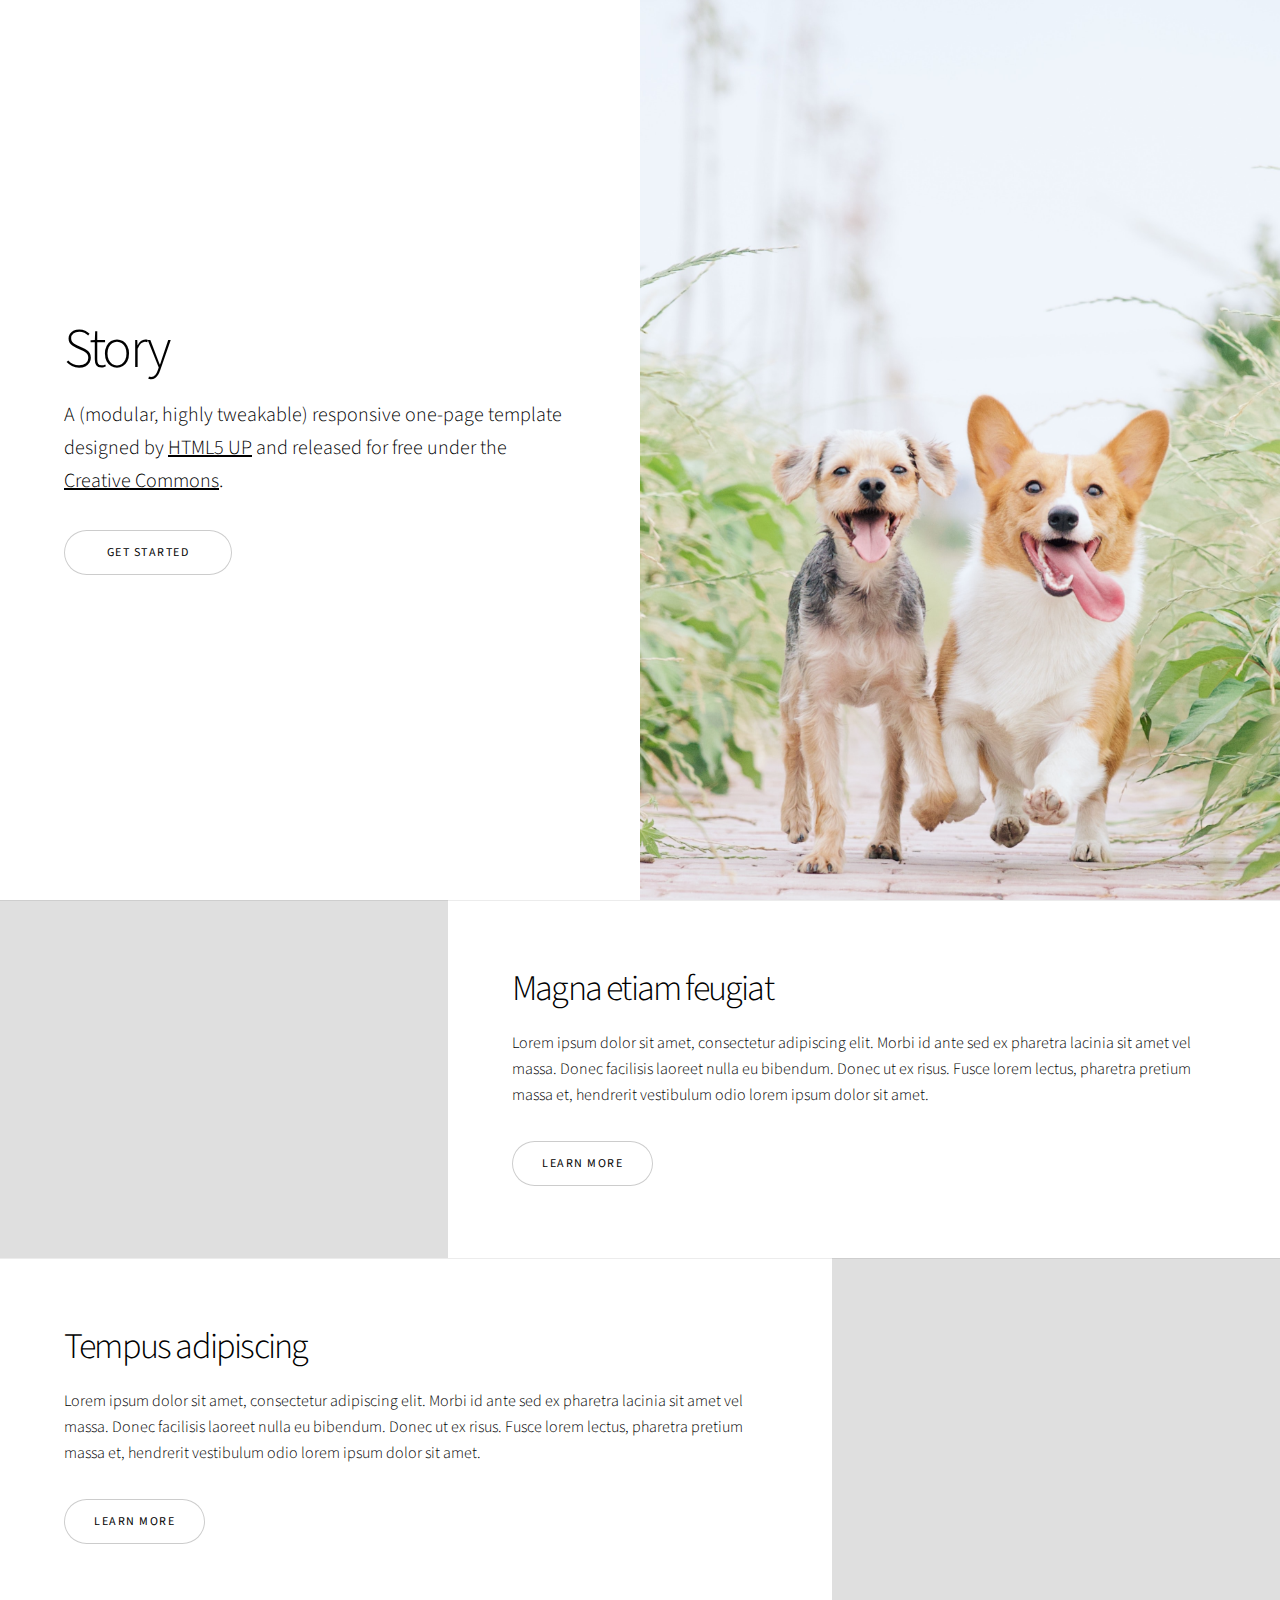
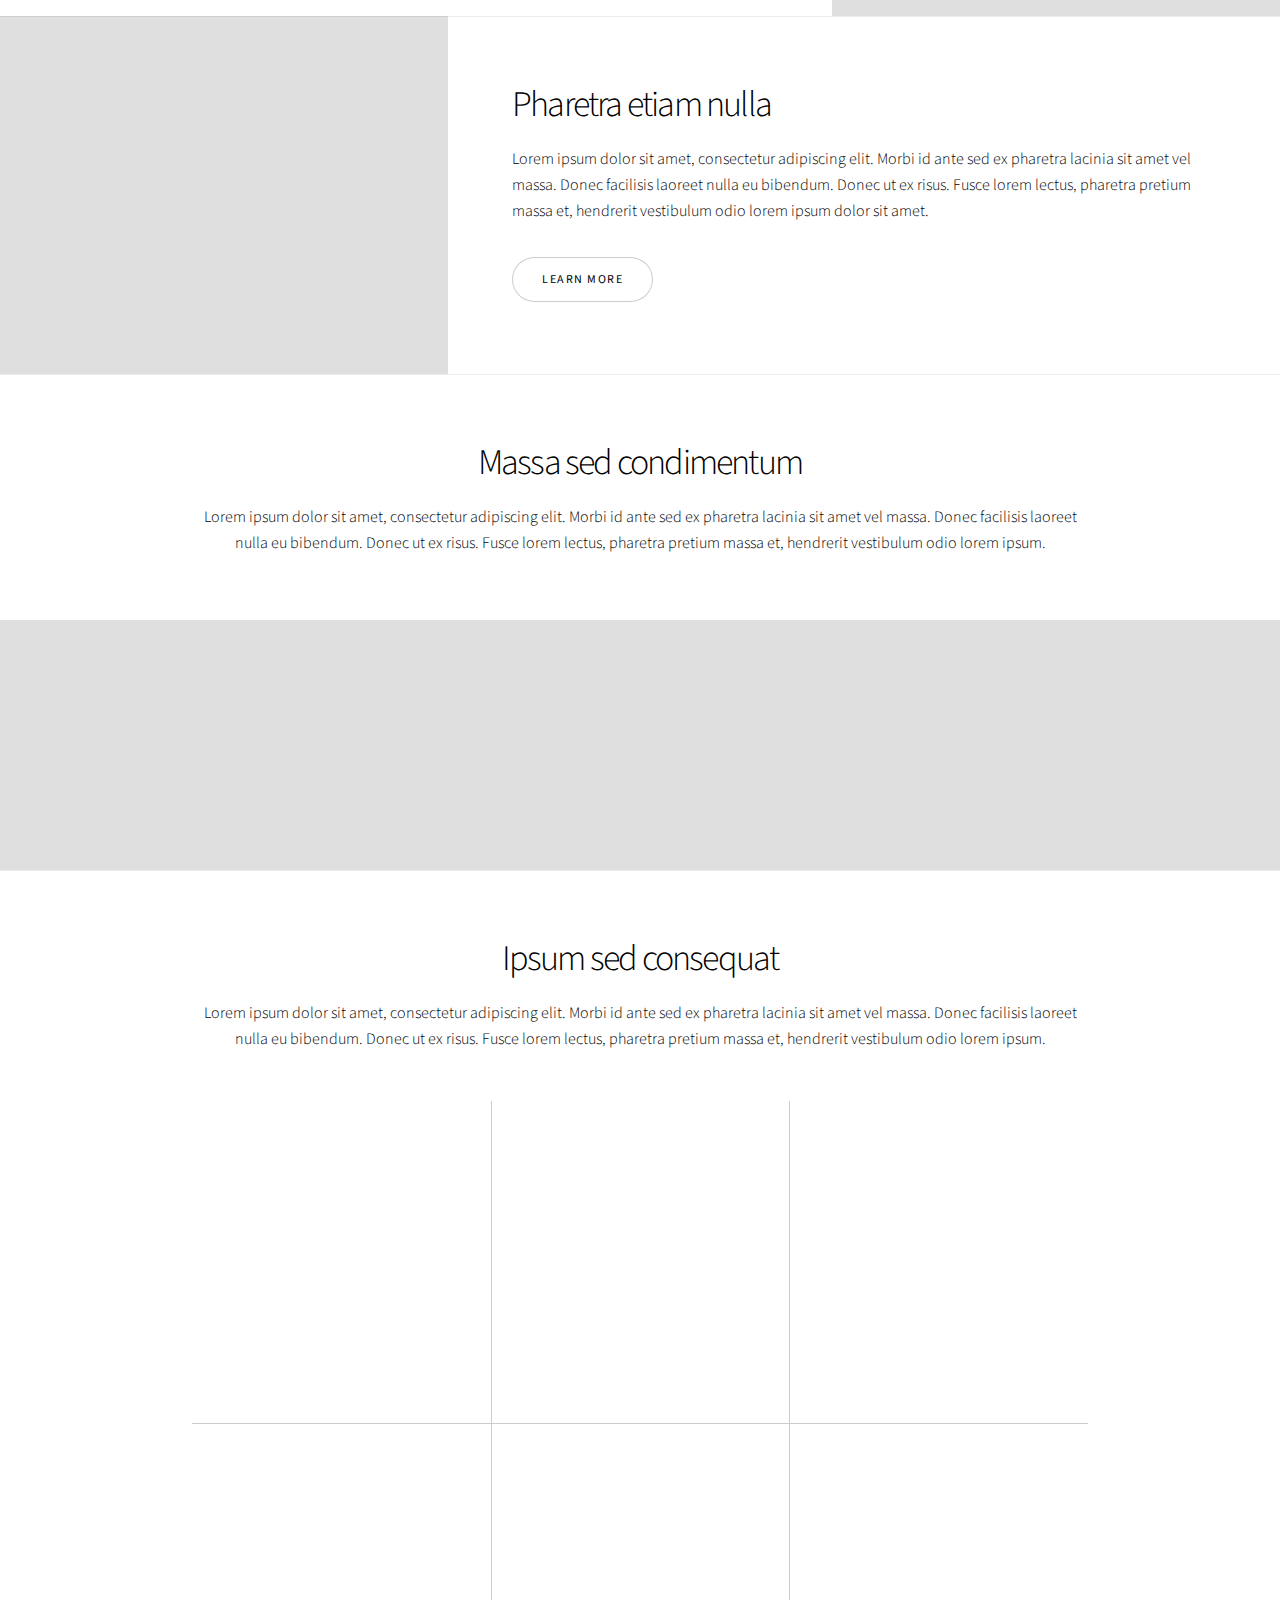
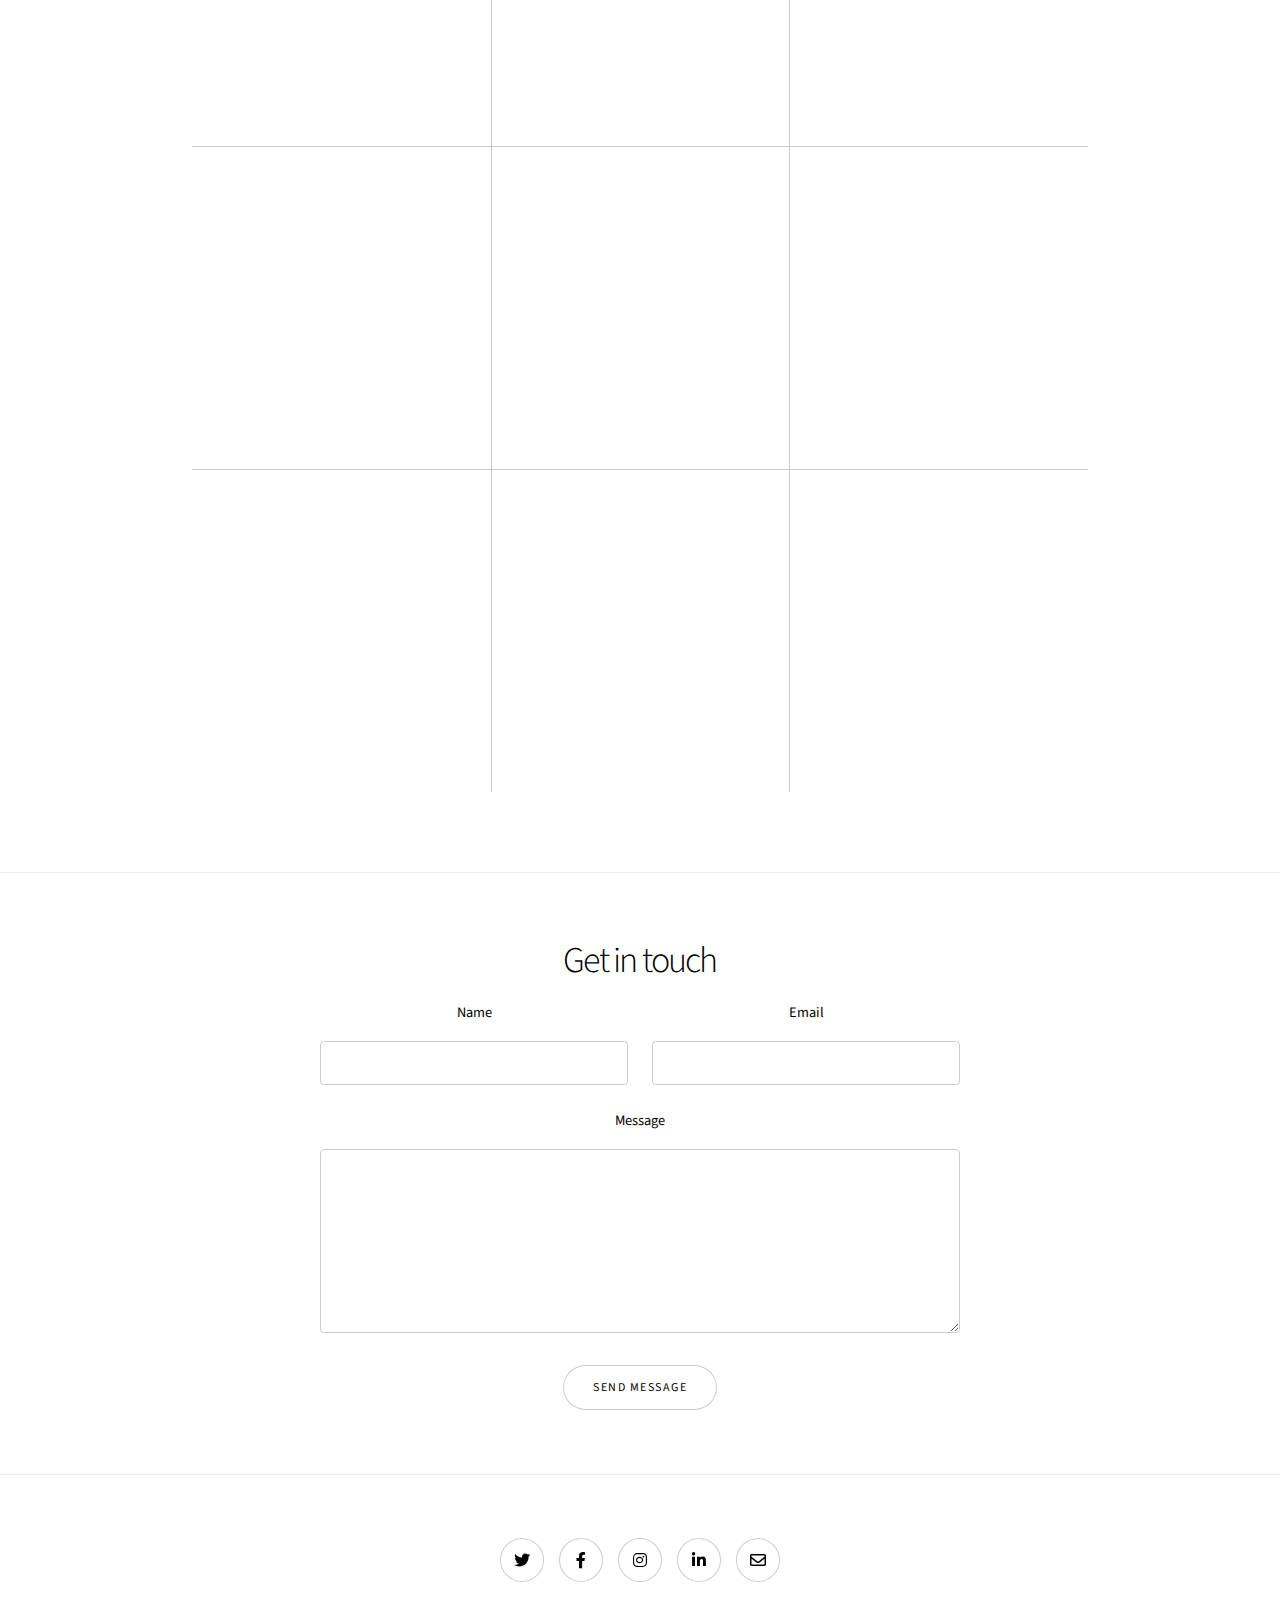
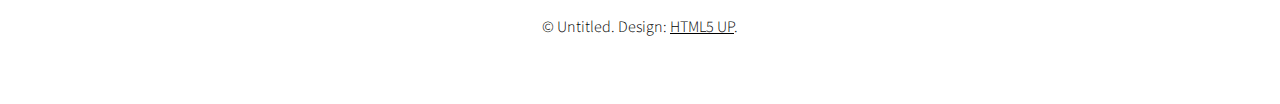
==== html5up-story/index.html @ cf61d133 "added html5up-story files" ====
<!DOCTYPE HTML>
<!--
	Story by HTML5 UP
	html5up.net | @ajlkn
	Free for personal and commercial use under the CCA 3.0 license (html5up.net/license)
-->
<html>
	<head>
		<title>Story by uniy27</title>
		<meta charset="utf-8" />
		<meta name="viewport" content="width=device-width, initial-scale=1, user-scalable=no" />
		<link rel="stylesheet" href="assets/css/main.css" />
		<noscript><link rel="stylesheet" href="assets/css/noscript.css" /></noscript>
	</head>
	<body class="is-preload">

		<!-- Wrapper -->
			<div id="wrapper" class="divided">

				<!-- One -->
					<section class="banner style1 orient-left content-align-left image-position-right fullscreen onload-image-fade-in onload-content-fade-right">
						<div class="content">
							<h1>Story</h1>
							<p class="major">A (modular, highly tweakable) responsive one-page template designed by <a href="https://html5up.net">HTML5 UP</a> and released for free under the <a href="https://html5up.net/license">Creative Commons</a>.</p>
							<ul class="actions stacked">
								<li><a href="#first" class="button big wide smooth-scroll-middle">Get Started</a></li>
							</ul>
						</div>
						<div class="image">
							<img src="images/corgy_dog.jpg" alt="" />
						</div>
						<!-- <div class="image">
							<img src="images/banner.jpg" alt="" />
						</div>  -->
					</section>

				<!-- Two -->
					<section class="spotlight style1 orient-right content-align-left image-position-center onscroll-image-fade-in" id="first">
						<div class="content">
							<h2>Magna etiam feugiat</h2>
							<p>Lorem ipsum dolor sit amet, consectetur adipiscing elit. Morbi id ante sed ex pharetra lacinia sit amet vel massa. Donec facilisis laoreet nulla eu bibendum. Donec ut ex risus. Fusce lorem lectus, pharetra pretium massa et, hendrerit vestibulum odio lorem ipsum dolor sit amet.</p>
							<ul class="actions stacked">
								<li><a href="#" class="button">Learn More</a></li>
							</ul>
						</div>
						<div class="image">
							<img src="images/spotlight01.jpg" alt="" />
						</div>
					</section>

				<!-- Three -->
					<section class="spotlight style1 orient-left content-align-left image-position-center onscroll-image-fade-in">
						<div class="content">
							<h2>Tempus adipiscing</h2>
							<p>Lorem ipsum dolor sit amet, consectetur adipiscing elit. Morbi id ante sed ex pharetra lacinia sit amet vel massa. Donec facilisis laoreet nulla eu bibendum. Donec ut ex risus. Fusce lorem lectus, pharetra pretium massa et, hendrerit vestibulum odio lorem ipsum dolor sit amet.</p>
							<ul class="actions stacked">
								<li><a href="#" class="button">Learn More</a></li>
							</ul>
						</div>
						<div class="image">
							<img src="images/spotlight02.jpg" alt="" />
						</div>
					</section>

				<!-- Four -->
					<section class="spotlight style1 orient-right content-align-left image-position-center onscroll-image-fade-in">
						<div class="content">
							<h2>Pharetra etiam nulla</h2>
							<p>Lorem ipsum dolor sit amet, consectetur adipiscing elit. Morbi id ante sed ex pharetra lacinia sit amet vel massa. Donec facilisis laoreet nulla eu bibendum. Donec ut ex risus. Fusce lorem lectus, pharetra pretium massa et, hendrerit vestibulum odio lorem ipsum dolor sit amet.</p>
							<ul class="actions stacked">
								<li><a href="#" class="button">Learn More</a></li>
							</ul>
						</div>
						<div class="image">
							<img src="images/spotlight03.jpg" alt="" />
						</div>
					</section>

				<!-- Five -->
					<section class="wrapper style1 align-center">
						<div class="inner">
							<h2>Massa sed condimentum</h2>
							<p>Lorem ipsum dolor sit amet, consectetur adipiscing elit. Morbi id ante sed ex pharetra lacinia sit amet vel massa. Donec facilisis laoreet nulla eu bibendum. Donec ut ex risus. Fusce lorem lectus, pharetra pretium massa et, hendrerit vestibulum odio lorem ipsum.</p>
						</div>

						<!-- Gallery -->
							<div class="gallery style2 medium lightbox onscroll-fade-in">
								<article>
									<a href="images/gallery/fulls/01.jpg" class="image">
										<img src="images/gallery/thumbs/01.jpg" alt="" />
									</a>
									<div class="caption">
										<h3>Ipsum Dolor</h3>
										<p>Lorem ipsum dolor amet, consectetur magna etiam elit. Etiam sed ultrices.</p>
										<ul class="actions fixed">
											<li><span class="button small">Details</span></li>
										</ul>
									</div>
								</article>
								<article>
									<a href="images/gallery/fulls/02.jpg" class="image">
										<img src="images/gallery/thumbs/02.jpg" alt="" />
									</a>
									<div class="caption">
										<h3>Feugiat Lorem</h3>
										<p>Lorem ipsum dolor amet, consectetur magna etiam elit. Etiam sed ultrices.</p>
										<ul class="actions fixed">
											<li><span class="button small">Details</span></li>
										</ul>
									</div>
								</article>
								<article>
									<a href="images/gallery/fulls/03.jpg" class="image">
										<img src="images/gallery/thumbs/03.jpg" alt="" />
									</a>
									<div class="caption">
										<h3>Magna Amet</h3>
										<p>Lorem ipsum dolor amet, consectetur magna etiam elit. Etiam sed ultrices.</p>
										<ul class="actions fixed">
											<li><span class="button small">Details</span></li>
										</ul>
									</div>
								</article>
								<article>
									<a href="images/gallery/fulls/04.jpg" class="image">
										<img src="images/gallery/thumbs/04.jpg" alt="" />
									</a>
									<div class="caption">
										<h3>Sed Tempus</h3>
										<p>Lorem ipsum dolor amet, consectetur magna etiam elit. Etiam sed ultrices.</p>
										<ul class="actions fixed">
											<li><span class="button small">Details</span></li>
										</ul>
									</div>
								</article>
								<article>
									<a href="images/gallery/fulls/05.jpg" class="image">
										<img src="images/gallery/thumbs/05.jpg" alt="" />
									</a>
									<div class="caption">
										<h3>Ultrices Magna</h3>
										<p>Lorem ipsum dolor amet, consectetur magna etiam elit. Etiam sed ultrices.</p>
										<ul class="actions fixed">
											<li><span class="button small">Details</span></li>
										</ul>
									</div>
								</article>
								<article>
									<a href="images/gallery/fulls/06.jpg" class="image">
										<img src="images/gallery/thumbs/06.jpg" alt="" />
									</a>
									<div class="caption">
										<h3>Sed Tempus</h3>
										<p>Lorem ipsum dolor amet, consectetur magna etiam elit. Etiam sed ultrices.</p>
										<ul class="actions fixed">
											<li><span class="button small">Details</span></li>
										</ul>
									</div>
								</article>
								<article>
									<a href="images/gallery/fulls/07.jpg" class="image">
										<img src="images/gallery/thumbs/07.jpg" alt="" />
									</a>
									<div class="caption">
										<h3>Ipsum Lorem</h3>
										<p>Lorem ipsum dolor amet, consectetur magna etiam elit. Etiam sed ultrices.</p>
										<ul class="actions fixed">
											<li><span class="button small">Details</span></li>
										</ul>
									</div>
								</article>
								<article>
									<a href="images/gallery/fulls/08.jpg" class="image">
										<img src="images/gallery/thumbs/08.jpg" alt="" />
									</a>
									<div class="caption">
										<h3>Magna Risus</h3>
										<p>Lorem ipsum dolor amet, consectetur magna etiam elit. Etiam sed ultrices.</p>
										<ul class="actions fixed">
											<li><span class="button small">Details</span></li>
										</ul>
									</div>
								</article>
								<article>
									<a href="images/gallery/fulls/09.jpg" class="image">
										<img src="images/gallery/thumbs/09.jpg" alt="" />
									</a>
									<div class="caption">
										<h3>Tempus Dolor</h3>
										<p>Lorem ipsum dolor amet, consectetur magna etiam elit. Etiam sed ultrices.</p>
										<ul class="actions fixed">
											<li><span class="button small">Details</span></li>
										</ul>
									</div>
								</article>
								<article>
									<a href="images/gallery/fulls/10.jpg" class="image">
										<img src="images/gallery/thumbs/10.jpg" alt="" />
									</a>
									<div class="caption">
										<h3>Sed Etiam</h3>
										<p>Lorem ipsum dolor amet, consectetur magna etiam elit. Etiam sed ultrices.</p>
										<ul class="actions fixed">
											<li><span class="button small">Details</span></li>
										</ul>
									</div>
								</article>
								<article>
									<a href="images/gallery/fulls/11.jpg" class="image">
										<img src="images/gallery/thumbs/11.jpg" alt="" />
									</a>
									<div class="caption">
										<h3>Magna Lorem</h3>
										<p>Lorem ipsum dolor amet, consectetur magna etiam elit. Etiam sed ultrices.</p>
										<ul class="actions fixed">
											<li><span class="button small">Details</span></li>
										</ul>
									</div>
								</article>
								<article>
									<a href="images/gallery/fulls/12.jpg" class="image">
										<img src="images/gallery/thumbs/12.jpg" alt="" />
									</a>
									<div class="caption">
										<h3>Ipsum Dolor</h3>
										<p>Lorem ipsum dolor amet, consectetur magna etiam elit. Etiam sed ultrices.</p>
										<ul class="actions fixed">
											<li><span class="button small">Details</span></li>
										</ul>
									</div>
								</article>
							</div>

					</section>

				<!-- Six -->
					<section class="wrapper style1 align-center">
						<div class="inner">
							<h2>Ipsum sed consequat</h2>
							<p>Lorem ipsum dolor sit amet, consectetur adipiscing elit. Morbi id ante sed ex pharetra lacinia sit amet vel massa. Donec facilisis laoreet nulla eu bibendum. Donec ut ex risus. Fusce lorem lectus, pharetra pretium massa et, hendrerit vestibulum odio lorem ipsum.</p>
							<div class="items style1 medium onscroll-fade-in">
								<section>
									<span class="icon style2 major fa-gem"></span>
									<h3>Lorem</h3>
									<p>Lorem ipsum dolor sit amet, consectetur adipiscing elit. Morbi dui turpis, cursus eget orci amet aliquam congue semper. Etiam eget ultrices risus nec tempor elit.</p>
								</section>
								<section>
									<span class="icon solid style2 major fa-save"></span>
									<h3>Ipsum</h3>
									<p>Lorem ipsum dolor sit amet, consectetur adipiscing elit. Morbi dui turpis, cursus eget orci amet aliquam congue semper. Etiam eget ultrices risus nec tempor elit.</p>
								</section>
								<section>
									<span class="icon solid style2 major fa-chart-bar"></span>
									<h3>Dolor</h3>
									<p>Lorem ipsum dolor sit amet, consectetur adipiscing elit. Morbi dui turpis, cursus eget orci amet aliquam congue semper. Etiam eget ultrices risus nec tempor elit.</p>
								</section>
								<section>
									<span class="icon solid style2 major fa-wifi"></span>
									<h3>Amet</h3>
									<p>Lorem ipsum dolor sit amet, consectetur adipiscing elit. Morbi dui turpis, cursus eget orci amet aliquam congue semper. Etiam eget ultrices risus nec tempor elit.</p>
								</section>
								<section>
									<span class="icon solid style2 major fa-cog"></span>
									<h3>Magna</h3>
									<p>Lorem ipsum dolor sit amet, consectetur adipiscing elit. Morbi dui turpis, cursus eget orci amet aliquam congue semper. Etiam eget ultrices risus nec tempor elit.</p>
								</section>
								<section>
									<span class="icon style2 major fa-paper-plane"></span>
									<h3>Tempus</h3>
									<p>Lorem ipsum dolor sit amet, consectetur adipiscing elit. Morbi dui turpis, cursus eget orci amet aliquam congue semper. Etiam eget ultrices risus nec tempor elit.</p>
								</section>
								<section>
									<span class="icon solid style2 major fa-desktop"></span>
									<h3>Aliquam</h3>
									<p>Lorem ipsum dolor sit amet, consectetur adipiscing elit. Morbi dui turpis, cursus eget orci amet aliquam congue semper. Etiam eget ultrices risus nec tempor elit.</p>
								</section>
								<section>
									<span class="icon solid style2 major fa-sync-alt"></span>
									<h3>Elit</h3>
									<p>Lorem ipsum dolor sit amet, consectetur adipiscing elit. Morbi dui turpis, cursus eget orci amet aliquam congue semper. Etiam eget ultrices risus nec tempor elit.</p>
								</section>
								<section>
									<span class="icon solid style2 major fa-hashtag"></span>
									<h3>Morbi</h3>
									<p>Lorem ipsum dolor sit amet, consectetur adipiscing elit. Morbi dui turpis, cursus eget orci amet aliquam congue semper. Etiam eget ultrices risus nec tempor elit.</p>
								</section>
								<section>
									<span class="icon solid style2 major fa-bolt"></span>
									<h3>Turpis</h3>
									<p>Lorem ipsum dolor sit amet, consectetur adipiscing elit. Morbi dui turpis, cursus eget orci amet aliquam congue semper. Etiam eget ultrices risus nec tempor elit.</p>
								</section>
								<section>
									<span class="icon solid style2 major fa-envelope"></span>
									<h3>Ultrices</h3>
									<p>Lorem ipsum dolor sit amet, consectetur adipiscing elit. Morbi dui turpis, cursus eget orci amet aliquam congue semper. Etiam eget ultrices risus nec tempor elit.</p>
								</section>
								<section>
									<span class="icon solid style2 major fa-leaf"></span>
									<h3>Risus</h3>
									<p>Lorem ipsum dolor sit amet, consectetur adipiscing elit. Morbi dui turpis, cursus eget orci amet aliquam congue semper. Etiam eget ultrices risus nec tempor elit.</p>
								</section>
							</div>
						</div>
					</section>

				<!-- Seven -->
					<section class="wrapper style1 align-center">
						<div class="inner medium">
							<h2>Get in touch</h2>
							<form method="post" action="#">
								<div class="fields">
									<div class="field half">
										<label for="name">Name</label>
										<input type="text" name="name" id="name" value="" />
									</div>
									<div class="field half">
										<label for="email">Email</label>
										<input type="email" name="email" id="email" value="" />
									</div>
									<div class="field">
										<label for="message">Message</label>
										<textarea name="message" id="message" rows="6"></textarea>
									</div>
								</div>
								<ul class="actions special">
									<li><input type="submit" name="submit" id="submit" value="Send Message" /></li>
								</ul>
							</form>

						</div>
					</section>

				<!-- Footer -->
					<footer class="wrapper style1 align-center">
						<div class="inner">
							<ul class="icons">
								<li><a href="#" class="icon brands style2 fa-twitter"><span class="label">Twitter</span></a></li>
								<li><a href="#" class="icon brands style2 fa-facebook-f"><span class="label">Facebook</span></a></li>
								<li><a href="#" class="icon brands style2 fa-instagram"><span class="label">Instagram</span></a></li>
								<li><a href="#" class="icon brands style2 fa-linkedin-in"><span class="label">LinkedIn</span></a></li>
								<li><a href="#" class="icon style2 fa-envelope"><span class="label">Email</span></a></li>
							</ul>
							<p>&copy; Untitled. Design: <a href="https://html5up.net">HTML5 UP</a>.</p>
						</div>
					</footer>

			</div>

		<!-- Scripts -->
			<script src="assets/js/jquery.min.js"></script>
			<script src="assets/js/jquery.scrollex.min.js"></script>
			<script src="assets/js/jquery.scrolly.min.js"></script>
			<script src="assets/js/browser.min.js"></script>
			<script src="assets/js/breakpoints.min.js"></script>
			<script src="assets/js/util.js"></script>
			<script src="assets/js/main.js"></script>

	</body>
</html>
---- html5up-story/assets/css/main.css ----
@import url(fontawesome-all.min.css);
@import url("https://fonts.googleapis.com/css?family=Source+Sans+Pro:300,300i,400,400i");

/*
	Story by HTML5 UP
	html5up.net | @ajlkn
	Free for personal and commercial use under the CCA 3.0 license (html5up.net/license)
*/

html, body, div, span, applet, object,
iframe, h1, h2, h3, h4, h5, h6, p, blockquote,
pre, a, abbr, acronym, address, big, cite,
code, del, dfn, em, img, ins, kbd, q, s, samp,
small, strike, strong, sub, sup, tt, var, b,
u, i, center, dl, dt, dd, ol, ul, li, fieldset,
form, label, legend, table, caption, tbody,
tfoot, thead, tr, th, td, article, aside,
canvas, details, embed, figure, figcaption,
footer, header, hgroup, menu, nav, output, ruby,
section, summary, time, mark, audio, video {
	margin: 0;
	padding: 0;
	border: 0;
	font-size: 100%;
	font: inherit;
	vertical-align: baseline;}

article, aside, details, figcaption, figure,
footer, header, hgroup, menu, nav, section {
	display: block;}

body {
	line-height: 1;
}

ol, ul {
	list-style: none;
}

blockquote, q {
	quotes: none;
}

	blockquote:before, blockquote:after, q:before, q:after {
		content: '';
		content: none;
	}

table {
	border-collapse: collapse;
	border-spacing: 0;
}

body {
	-webkit-text-size-adjust: none;
}

mark {
	background-color: transparent;
	color: inherit;
}

input::-moz-focus-inner {
	border: 0;
	padding: 0;
}

input, select, textarea {
	-moz-appearance: none;
	-webkit-appearance: none;
	-ms-appearance: none;
	appearance: none;
}

/* Basic */

	@-ms-viewport {
		width: device-width;
	}

	body {
		-ms-overflow-style: scrollbar;
	}

	@media screen and (max-width: 480px) {

		html, body {
			min-width: 320px;
		}

	}

	html {
		box-sizing: border-box;
	}

	*, *:before, *:after {
		box-sizing: inherit;
	}

	body {
		background: #ffffff;
	}

		body.is-preload *, body.is-preload *:before, body.is-preload *:after {
			-moz-animation: none !important;
			-webkit-animation: none !important;
			-ms-animation: none !important;
			animation: none !important;
			-moz-transition: none !important;
			-webkit-transition: none !important;
			-ms-transition: none !important;
			transition: none !important;
		}

/* Type */

	html {
		font-size: 18pt;
	}

		@media screen and (max-width: 1680px) {

			html {
				font-size: 14pt;
			}

		}

		@media screen and (max-width: 1280px) {

			html {
				font-size: 12pt;
			}

		}

		@media screen and (max-width: 736px) {

			html {
				font-size: 11pt;
			}

		}

		@media screen and (max-width: 360px) {

			html {
				font-size: 10pt;
			}

		}

	body {
		background-color: #ffffff;
		color: #000000;
	}

	body, input, select, textarea {
		font-family: "Source Sans Pro", Helvetica, sans-serif;
		font-size: 1rem;
		font-weight: 300;
		line-height: 1.65;
	}

	a {
		-moz-transition: color 0.2s ease-in-out;
		-webkit-transition: color 0.2s ease-in-out;
		-ms-transition: color 0.2s ease-in-out;
		transition: color 0.2s ease-in-out;
		text-decoration: underline;
	}

		a:hover {
			text-decoration: none;
		}

	strong, b {
		font-weight: 400;
	}

	em, i {
		font-style: italic;
	}

	p {
		margin: 0 0 2rem 0;
	}

		p.major {
			font-size: 1.25rem;
		}

	h1, h2, h3, h4, h5, h6 {
		font-weight: 300;
		line-height: 1.375;
		letter-spacing: -0.05em;
		margin: 0 0 1rem 0;
	}

		h1 a, h2 a, h3 a, h4 a, h5 a, h6 a {
			color: inherit;
			text-decoration: none;
		}

	h1 {
		font-size: 3.5rem;
		line-height: 1.2;
	}

	h2 {
		font-size: 2.25rem;
	}

	h3 {
		font-size: 1.5rem;
	}

	h4 {
		font-size: 1.1rem;
	}

	h5 {
		font-size: 0.9rem;
	}

	h6 {
		font-size: 0.7rem;
	}

	sub {
		font-size: 0.8rem;
		position: relative;
		top: 0.5rem;
	}

	sup {
		font-size: 0.8rem;
		position: relative;
		top: -0.5rem;
	}

	blockquote {
		border-left: solid 4px;
		font-style: italic;
		margin: 0 0 2rem 0;
		padding: 0.5rem 0 0.5rem 2rem;
	}

	code {
		border-radius: 4px;
		font-family: "Courier New", monospace;
		font-size: 0.9em;
		margin: 0 0.25rem;
		padding: 0.25rem 0.325rem;
	}

	pre {
		-webkit-overflow-scrolling: touch;
		font-family: "Courier New", monospace;
		font-size: 0.9em;
		margin: 0 0 2rem 0;
	}

		pre code {
			display: block;
			line-height: 1.5;
			padding: 0.75rem 1rem;
			overflow-x: auto;
		}

	hr {
		border: 0;
		border-bottom: solid 1px;
		margin: 2.5rem 0;
	}

		hr.major {
			margin: 3.5rem 0;
		}

	.align-left {
		text-align: left;
	}

	.align-center {
		text-align: center;
	}

	.align-right {
		text-align: right;
	}

	@media screen and (max-width: 736px) {

		p.major {
			font-size: 1.1rem;
		}

		h1 {
			font-size: 2.5rem;
		}

		h2 {
			font-size: 2rem;
		}

		h3 {
			font-size: 1.25rem;
		}

		h4 {
			font-size: 1rem;
		}

	}

	input, select, textarea {
		color: #000000;
	}

	a {
		color: #000000;
	}

		a:hover {
			color: #47D3E5;
		}

	strong, b {
		color: #000000;
	}

	h1, h2, h3, h4, h5, h6 {
		color: #000000;
	}

	blockquote {
		border-left-color: rgba(0, 0, 0, 0.2);
	}

	code {
		background: rgba(0, 0, 0, 0.05);
		border-color: rgba(0, 0, 0, 0.2);
	}

	hr {
		border-bottom-color: rgba(0, 0, 0, 0.2);
	}

/* Row */

	.row {
		display: flex;
		flex-wrap: wrap;
		box-sizing: border-box;
		align-items: stretch;
	}

		.row > * {
			box-sizing: border-box;
		}

		.row.gtr-uniform > * > :last-child {
			margin-bottom: 0;
		}

		.row.aln-left {
			justify-content: flex-start;
		}

		.row.aln-center {
			justify-content: center;
		}

		.row.aln-right {
			justify-content: flex-end;
		}

		.row.aln-top {
			align-items: flex-start;
		}

		.row.aln-middle {
			align-items: center;
		}

		.row.aln-bottom {
			align-items: flex-end;
		}

		.row > .imp {
			order: -1;
		}

		.row > .col-1 {
			width: 8.33333%;
		}

		.row > .off-1 {
			margin-left: 8.33333%;
		}

		.row > .col-2 {
			width: 16.66667%;
		}

		.row > .off-2 {
			margin-left: 16.66667%;
		}

		.row > .col-3 {
			width: 25%;
		}

		.row > .off-3 {
			margin-left: 25%;
		}

		.row > .col-4 {
			width: 33.33333%;
		}

		.row > .off-4 {
			margin-left: 33.33333%;
		}

		.row > .col-5 {
			width: 41.66667%;
		}

		.row > .off-5 {
			margin-left: 41.66667%;
		}

		.row > .col-6 {
			width: 50%;
		}

		.row > .off-6 {
			margin-left: 50%;
		}

		.row > .col-7 {
			width: 58.33333%;
		}

		.row > .off-7 {
			margin-left: 58.33333%;
		}

		.row > .col-8 {
			width: 66.66667%;
		}

		.row > .off-8 {
			margin-left: 66.66667%;
		}

		.row > .col-9 {
			width: 75%;
		}

		.row > .off-9 {
			margin-left: 75%;
		}

		.row > .col-10 {
			width: 83.33333%;
		}

		.row > .off-10 {
			margin-left: 83.33333%;
		}

		.row > .col-11 {
			width: 91.66667%;
		}

		.row > .off-11 {
			margin-left: 91.66667%;
		}

		.row > .col-12 {
			width: 100%;
		}

		.row > .off-12 {
			margin-left: 100%;
		}

		.row.gtr-0 {
			margin-top: 0;
			margin-left: 0rem;
		}

			.row.gtr-0 > * {
				padding: 0 0 0 0rem;
			}

			.row.gtr-0.gtr-uniform {
				margin-top: 0rem;
			}

				.row.gtr-0.gtr-uniform > * {
					padding-top: 0rem;
				}

		.row.gtr-25 {
			margin-top: 0;
			margin-left: -0.5rem;
		}

			.row.gtr-25 > * {
				padding: 0 0 0 0.5rem;
			}

			.row.gtr-25.gtr-uniform {
				margin-top: -0.5rem;
			}

				.row.gtr-25.gtr-uniform > * {
					padding-top: 0.5rem;
				}

		.row.gtr-50 {
			margin-top: 0;
			margin-left: -1rem;
		}

			.row.gtr-50 > * {
				padding: 0 0 0 1rem;
			}

			.row.gtr-50.gtr-uniform {
				margin-top: -1rem;
			}

				.row.gtr-50.gtr-uniform > * {
					padding-top: 1rem;
				}

		.row {
			margin-top: 0;
			margin-left: -2rem;
		}

			.row > * {
				padding: 0 0 0 2rem;
			}

			.row.gtr-uniform {
				margin-top: -2rem;
			}

				.row.gtr-uniform > * {
					padding-top: 2rem;
				}

		.row.gtr-150 {
			margin-top: 0;
			margin-left: -3rem;
		}

			.row.gtr-150 > * {
				padding: 0 0 0 3rem;
			}

			.row.gtr-150.gtr-uniform {
				margin-top: -3rem;
			}

				.row.gtr-150.gtr-uniform > * {
					padding-top: 3rem;
				}

		.row.gtr-200 {
			margin-top: 0;
			margin-left: -4rem;
		}

			.row.gtr-200 > * {
				padding: 0 0 0 4rem;
			}

			.row.gtr-200.gtr-uniform {
				margin-top: -4rem;
			}

				.row.gtr-200.gtr-uniform > * {
					padding-top: 4rem;
				}

		@media screen and (max-width: 1680px) {

			.row {
				display: flex;
				flex-wrap: wrap;
				box-sizing: border-box;
				align-items: stretch;
			}

				.row > * {
					box-sizing: border-box;
				}

				.row.gtr-uniform > * > :last-child {
					margin-bottom: 0;
				}

				.row.aln-left {
					justify-content: flex-start;
				}

				.row.aln-center {
					justify-content: center;
				}

				.row.aln-right {
					justify-content: flex-end;
				}

				.row.aln-top {
					align-items: flex-start;
				}

				.row.aln-middle {
					align-items: center;
				}

				.row.aln-bottom {
					align-items: flex-end;
				}

				.row > .imp-xlarge {
					order: -1;
				}

				.row > .col-1-xlarge {
					width: 8.33333%;
				}

				.row > .off-1-xlarge {
					margin-left: 8.33333%;
				}

				.row > .col-2-xlarge {
					width: 16.66667%;
				}

				.row > .off-2-xlarge {
					margin-left: 16.66667%;
				}

				.row > .col-3-xlarge {
					width: 25%;
				}

				.row > .off-3-xlarge {
					margin-left: 25%;
				}

				.row > .col-4-xlarge {
					width: 33.33333%;
				}

				.row > .off-4-xlarge {
					margin-left: 33.33333%;
				}

				.row > .col-5-xlarge {
					width: 41.66667%;
				}

				.row > .off-5-xlarge {
					margin-left: 41.66667%;
				}

				.row > .col-6-xlarge {
					width: 50%;
				}

				.row > .off-6-xlarge {
					margin-left: 50%;
				}

				.row > .col-7-xlarge {
					width: 58.33333%;
				}

				.row > .off-7-xlarge {
					margin-left: 58.33333%;
				}

				.row > .col-8-xlarge {
					width: 66.66667%;
				}

				.row > .off-8-xlarge {
					margin-left: 66.66667%;
				}

				.row > .col-9-xlarge {
					width: 75%;
				}

				.row > .off-9-xlarge {
					margin-left: 75%;
				}

				.row > .col-10-xlarge {
					width: 83.33333%;
				}

				.row > .off-10-xlarge {
					margin-left: 83.33333%;
				}

				.row > .col-11-xlarge {
					width: 91.66667%;
				}

				.row > .off-11-xlarge {
					margin-left: 91.66667%;
				}

				.row > .col-12-xlarge {
					width: 100%;
				}

				.row > .off-12-xlarge {
					margin-left: 100%;
				}

				.row.gtr-0 {
					margin-top: 0;
					margin-left: 0rem;
				}

					.row.gtr-0 > * {
						padding: 0 0 0 0rem;
					}

					.row.gtr-0.gtr-uniform {
						margin-top: 0rem;
					}

						.row.gtr-0.gtr-uniform > * {
							padding-top: 0rem;
						}

				.row.gtr-25 {
					margin-top: 0;
					margin-left: -0.5rem;
				}

					.row.gtr-25 > * {
						padding: 0 0 0 0.5rem;
					}

					.row.gtr-25.gtr-uniform {
						margin-top: -0.5rem;
					}

						.row.gtr-25.gtr-uniform > * {
							padding-top: 0.5rem;
						}

				.row.gtr-50 {
					margin-top: 0;
					margin-left: -1rem;
				}

					.row.gtr-50 > * {
						padding: 0 0 0 1rem;
					}

					.row.gtr-50.gtr-uniform {
						margin-top: -1rem;
					}

						.row.gtr-50.gtr-uniform > * {
							padding-top: 1rem;
						}

				.row {
					margin-top: 0;
					margin-left: -2rem;
				}

					.row > * {
						padding: 0 0 0 2rem;
					}

					.row.gtr-uniform {
						margin-top: -2rem;
					}

						.row.gtr-uniform > * {
							padding-top: 2rem;
						}

				.row.gtr-150 {
					margin-top: 0;
					margin-left: -3rem;
				}

					.row.gtr-150 > * {
						padding: 0 0 0 3rem;
					}

					.row.gtr-150.gtr-uniform {
						margin-top: -3rem;
					}

						.row.gtr-150.gtr-uniform > * {
							padding-top: 3rem;
						}

				.row.gtr-200 {
					margin-top: 0;
					margin-left: -4rem;
				}

					.row.gtr-200 > * {
						padding: 0 0 0 4rem;
					}

					.row.gtr-200.gtr-uniform {
						margin-top: -4rem;
					}

						.row.gtr-200.gtr-uniform > * {
							padding-top: 4rem;
						}

		}

		@media screen and (max-width: 1280px) {

			.row {
				display: flex;
				flex-wrap: wrap;
				box-sizing: border-box;
				align-items: stretch;
			}

				.row > * {
					box-sizing: border-box;
				}

				.row.gtr-uniform > * > :last-child {
					margin-bottom: 0;
				}

				.row.aln-left {
					justify-content: flex-start;
				}

				.row.aln-center {
					justify-content: center;
				}

				.row.aln-right {
					justify-content: flex-end;
				}

				.row.aln-top {
					align-items: flex-start;
				}

				.row.aln-middle {
					align-items: center;
				}

				.row.aln-bottom {
					align-items: flex-end;
				}

				.row > .imp-large {
					order: -1;
				}

				.row > .col-1-large {
					width: 8.33333%;
				}

				.row > .off-1-large {
					margin-left: 8.33333%;
				}

				.row > .col-2-large {
					width: 16.66667%;
				}

				.row > .off-2-large {
					margin-left: 16.66667%;
				}

				.row > .col-3-large {
					width: 25%;
				}

				.row > .off-3-large {
					margin-left: 25%;
				}

				.row > .col-4-large {
					width: 33.33333%;
				}

				.row > .off-4-large {
					margin-left: 33.33333%;
				}

				.row > .col-5-large {
					width: 41.66667%;
				}

				.row > .off-5-large {
					margin-left: 41.66667%;
				}

				.row > .col-6-large {
					width: 50%;
				}

				.row > .off-6-large {
					margin-left: 50%;
				}

				.row > .col-7-large {
					width: 58.33333%;
				}

				.row > .off-7-large {
					margin-left: 58.33333%;
				}

				.row > .col-8-large {
					width: 66.66667%;
				}

				.row > .off-8-large {
					margin-left: 66.66667%;
				}

				.row > .col-9-large {
					width: 75%;
				}

				.row > .off-9-large {
					margin-left: 75%;
				}

				.row > .col-10-large {
					width: 83.33333%;
				}

				.row > .off-10-large {
					margin-left: 83.33333%;
				}

				.row > .col-11-large {
					width: 91.66667%;
				}

				.row > .off-11-large {
					margin-left: 91.66667%;
				}

				.row > .col-12-large {
					width: 100%;
				}

				.row > .off-12-large {
					margin-left: 100%;
				}

				.row.gtr-0 {
					margin-top: 0;
					margin-left: 0rem;
				}

					.row.gtr-0 > * {
						padding: 0 0 0 0rem;
					}

					.row.gtr-0.gtr-uniform {
						margin-top: 0rem;
					}

						.row.gtr-0.gtr-uniform > * {
							padding-top: 0rem;
						}

				.row.gtr-25 {
					margin-top: 0;
					margin-left: -0.5rem;
				}

					.row.gtr-25 > * {
						padding: 0 0 0 0.5rem;
					}

					.row.gtr-25.gtr-uniform {
						margin-top: -0.5rem;
					}

						.row.gtr-25.gtr-uniform > * {
							padding-top: 0.5rem;
						}

				.row.gtr-50 {
					margin-top: 0;
					margin-left: -1rem;
				}

					.row.gtr-50 > * {
						padding: 0 0 0 1rem;
					}

					.row.gtr-50.gtr-uniform {
						margin-top: -1rem;
					}

						.row.gtr-50.gtr-uniform > * {
							padding-top: 1rem;
						}

				.row {
					margin-top: 0;
					margin-left: -2rem;
				}

					.row > * {
						padding: 0 0 0 2rem;
					}

					.row.gtr-uniform {
						margin-top: -2rem;
					}

						.row.gtr-uniform > * {
							padding-top: 2rem;
						}

				.row.gtr-150 {
					margin-top: 0;
					margin-left: -3rem;
				}

					.row.gtr-150 > * {
						padding: 0 0 0 3rem;
					}

					.row.gtr-150.gtr-uniform {
						margin-top: -3rem;
					}

						.row.gtr-150.gtr-uniform > * {
							padding-top: 3rem;
						}

				.row.gtr-200 {
					margin-top: 0;
					margin-left: -4rem;
				}

					.row.gtr-200 > * {
						padding: 0 0 0 4rem;
					}

					.row.gtr-200.gtr-uniform {
						margin-top: -4rem;
					}

						.row.gtr-200.gtr-uniform > * {
							padding-top: 4rem;
						}

		}

		@media screen and (max-width: 980px) {

			.row {
				display: flex;
				flex-wrap: wrap;
				box-sizing: border-box;
				align-items: stretch;
			}

				.row > * {
					box-sizing: border-box;
				}

				.row.gtr-uniform > * > :last-child {
					margin-bottom: 0;
				}

				.row.aln-left {
					justify-content: flex-start;
				}

				.row.aln-center {
					justify-content: center;
				}

				.row.aln-right {
					justify-content: flex-end;
				}

				.row.aln-top {
					align-items: flex-start;
				}

				.row.aln-middle {
					align-items: center;
				}

				.row.aln-bottom {
					align-items: flex-end;
				}

				.row > .imp-medium {
					order: -1;
				}

				.row > .col-1-medium {
					width: 8.33333%;
				}

				.row > .off-1-medium {
					margin-left: 8.33333%;
				}

				.row > .col-2-medium {
					width: 16.66667%;
				}

				.row > .off-2-medium {
					margin-left: 16.66667%;
				}

				.row > .col-3-medium {
					width: 25%;
				}

				.row > .off-3-medium {
					margin-left: 25%;
				}

				.row > .col-4-medium {
					width: 33.33333%;
				}

				.row > .off-4-medium {
					margin-left: 33.33333%;
				}

				.row > .col-5-medium {
					width: 41.66667%;
				}

				.row > .off-5-medium {
					margin-left: 41.66667%;
				}

				.row > .col-6-medium {
					width: 50%;
				}

				.row > .off-6-medium {
					margin-left: 50%;
				}

				.row > .col-7-medium {
					width: 58.33333%;
				}

				.row > .off-7-medium {
					margin-left: 58.33333%;
				}

				.row > .col-8-medium {
					width: 66.66667%;
				}

				.row > .off-8-medium {
					margin-left: 66.66667%;
				}

				.row > .col-9-medium {
					width: 75%;
				}

				.row > .off-9-medium {
					margin-left: 75%;
				}

				.row > .col-10-medium {
					width: 83.33333%;
				}

				.row > .off-10-medium {
					margin-left: 83.33333%;
				}

				.row > .col-11-medium {
					width: 91.66667%;
				}

				.row > .off-11-medium {
					margin-left: 91.66667%;
				}

				.row > .col-12-medium {
					width: 100%;
				}

				.row > .off-12-medium {
					margin-left: 100%;
				}

				.row.gtr-0 {
					margin-top: 0;
					margin-left: 0rem;
				}

					.row.gtr-0 > * {
						padding: 0 0 0 0rem;
					}

					.row.gtr-0.gtr-uniform {
						margin-top: 0rem;
					}

						.row.gtr-0.gtr-uniform > * {
							padding-top: 0rem;
						}

				.row.gtr-25 {
					margin-top: 0;
					margin-left: -0.5rem;
				}

					.row.gtr-25 > * {
						padding: 0 0 0 0.5rem;
					}

					.row.gtr-25.gtr-uniform {
						margin-top: -0.5rem;
					}

						.row.gtr-25.gtr-uniform > * {
							padding-top: 0.5rem;
						}

				.row.gtr-50 {
					margin-top: 0;
					margin-left: -1rem;
				}

					.row.gtr-50 > * {
						padding: 0 0 0 1rem;
					}

					.row.gtr-50.gtr-uniform {
						margin-top: -1rem;
					}

						.row.gtr-50.gtr-uniform > * {
							padding-top: 1rem;
						}

				.row {
					margin-top: 0;
					margin-left: -2rem;
				}

					.row > * {
						padding: 0 0 0 2rem;
					}

					.row.gtr-uniform {
						margin-top: -2rem;
					}

						.row.gtr-uniform > * {
							padding-top: 2rem;
						}

				.row.gtr-150 {
					margin-top: 0;
					margin-left: -3rem;
				}

					.row.gtr-150 > * {
						padding: 0 0 0 3rem;
					}

					.row.gtr-150.gtr-uniform {
						margin-top: -3rem;
					}

						.row.gtr-150.gtr-uniform > * {
							padding-top: 3rem;
						}

				.row.gtr-200 {
					margin-top: 0;
					margin-left: -4rem;
				}

					.row.gtr-200 > * {
						padding: 0 0 0 4rem;
					}

					.row.gtr-200.gtr-uniform {
						margin-top: -4rem;
					}

						.row.gtr-200.gtr-uniform > * {
							padding-top: 4rem;
						}

		}

		@media screen and (max-width: 736px) {

			.row {
				display: flex;
				flex-wrap: wrap;
				box-sizing: border-box;
				align-items: stretch;
			}

				.row > * {
					box-sizing: border-box;
				}

				.row.gtr-uniform > * > :last-child {
					margin-bottom: 0;
				}

				.row.aln-left {
					justify-content: flex-start;
				}

				.row.aln-center {
					justify-content: center;
				}

				.row.aln-right {
					justify-content: flex-end;
				}

				.row.aln-top {
					align-items: flex-start;
				}

				.row.aln-middle {
					align-items: center;
				}

				.row.aln-bottom {
					align-items: flex-end;
				}

				.row > .imp-small {
					order: -1;
				}

				.row > .col-1-small {
					width: 8.33333%;
				}

				.row > .off-1-small {
					margin-left: 8.33333%;
				}

				.row > .col-2-small {
					width: 16.66667%;
				}

				.row > .off-2-small {
					margin-left: 16.66667%;
				}

				.row > .col-3-small {
					width: 25%;
				}

				.row > .off-3-small {
					margin-left: 25%;
				}

				.row > .col-4-small {
					width: 33.33333%;
				}

				.row > .off-4-small {
					margin-left: 33.33333%;
				}

				.row > .col-5-small {
					width: 41.66667%;
				}

				.row > .off-5-small {
					margin-left: 41.66667%;
				}

				.row > .col-6-small {
					width: 50%;
				}

				.row > .off-6-small {
					margin-left: 50%;
				}

				.row > .col-7-small {
					width: 58.33333%;
				}

				.row > .off-7-small {
					margin-left: 58.33333%;
				}

				.row > .col-8-small {
					width: 66.66667%;
				}

				.row > .off-8-small {
					margin-left: 66.66667%;
				}

				.row > .col-9-small {
					width: 75%;
				}

				.row > .off-9-small {
					margin-left: 75%;
				}

				.row > .col-10-small {
					width: 83.33333%;
				}

				.row > .off-10-small {
					margin-left: 83.33333%;
				}

				.row > .col-11-small {
					width: 91.66667%;
				}

				.row > .off-11-small {
					margin-left: 91.66667%;
				}

				.row > .col-12-small {
					width: 100%;
				}

				.row > .off-12-small {
					margin-left: 100%;
				}

				.row.gtr-0 {
					margin-top: 0;
					margin-left: 0rem;
				}

					.row.gtr-0 > * {
						padding: 0 0 0 0rem;
					}

					.row.gtr-0.gtr-uniform {
						margin-top: 0rem;
					}

						.row.gtr-0.gtr-uniform > * {
							padding-top: 0rem;
						}

				.row.gtr-25 {
					margin-top: 0;
					margin-left: -0.5rem;
				}

					.row.gtr-25 > * {
						padding: 0 0 0 0.5rem;
					}

					.row.gtr-25.gtr-uniform {
						margin-top: -0.5rem;
					}

						.row.gtr-25.gtr-uniform > * {
							padding-top: 0.5rem;
						}

				.row.gtr-50 {
					margin-top: 0;
					margin-left: -1rem;
				}

					.row.gtr-50 > * {
						padding: 0 0 0 1rem;
					}

					.row.gtr-50.gtr-uniform {
						margin-top: -1rem;
					}

						.row.gtr-50.gtr-uniform > * {
							padding-top: 1rem;
						}

				.row {
					margin-top: 0;
					margin-left: -2rem;
				}

					.row > * {
						padding: 0 0 0 2rem;
					}

					.row.gtr-uniform {
						margin-top: -2rem;
					}

						.row.gtr-uniform > * {
							padding-top: 2rem;
						}

				.row.gtr-150 {
					margin-top: 0;
					margin-left: -3rem;
				}

					.row.gtr-150 > * {
						padding: 0 0 0 3rem;
					}

					.row.gtr-150.gtr-uniform {
						margin-top: -3rem;
					}

						.row.gtr-150.gtr-uniform > * {
							padding-top: 3rem;
						}

				.row.gtr-200 {
					margin-top: 0;
					margin-left: -4rem;
				}

					.row.gtr-200 > * {
						padding: 0 0 0 4rem;
					}

					.row.gtr-200.gtr-uniform {
						margin-top: -4rem;
					}

						.row.gtr-200.gtr-uniform > * {
							padding-top: 4rem;
						}

		}

		@media screen and (max-width: 480px) {

			.row {
				display: flex;
				flex-wrap: wrap;
				box-sizing: border-box;
				align-items: stretch;
			}

				.row > * {
					box-sizing: border-box;
				}

				.row.gtr-uniform > * > :last-child {
					margin-bottom: 0;
				}

				.row.aln-left {
					justify-content: flex-start;
				}

				.row.aln-center {
					justify-content: center;
				}

				.row.aln-right {
					justify-content: flex-end;
				}

				.row.aln-top {
					align-items: flex-start;
				}

				.row.aln-middle {
					align-items: center;
				}

				.row.aln-bottom {
					align-items: flex-end;
				}

				.row > .imp-xsmall {
					order: -1;
				}

				.row > .col-1-xsmall {
					width: 8.33333%;
				}

				.row > .off-1-xsmall {
					margin-left: 8.33333%;
				}

				.row > .col-2-xsmall {
					width: 16.66667%;
				}

				.row > .off-2-xsmall {
					margin-left: 16.66667%;
				}

				.row > .col-3-xsmall {
					width: 25%;
				}

				.row > .off-3-xsmall {
					margin-left: 25%;
				}

				.row > .col-4-xsmall {
					width: 33.33333%;
				}

				.row > .off-4-xsmall {
					margin-left: 33.33333%;
				}

				.row > .col-5-xsmall {
					width: 41.66667%;
				}

				.row > .off-5-xsmall {
					margin-left: 41.66667%;
				}

				.row > .col-6-xsmall {
					width: 50%;
				}

				.row > .off-6-xsmall {
					margin-left: 50%;
				}

				.row > .col-7-xsmall {
					width: 58.33333%;
				}

				.row > .off-7-xsmall {
					margin-left: 58.33333%;
				}

				.row > .col-8-xsmall {
					width: 66.66667%;
				}

				.row > .off-8-xsmall {
					margin-left: 66.66667%;
				}

				.row > .col-9-xsmall {
					width: 75%;
				}

				.row > .off-9-xsmall {
					margin-left: 75%;
				}

				.row > .col-10-xsmall {
					width: 83.33333%;
				}

				.row > .off-10-xsmall {
					margin-left: 83.33333%;
				}

				.row > .col-11-xsmall {
					width: 91.66667%;
				}

				.row > .off-11-xsmall {
					margin-left: 91.66667%;
				}

				.row > .col-12-xsmall {
					width: 100%;
				}

				.row > .off-12-xsmall {
					margin-left: 100%;
				}

				.row.gtr-0 {
					margin-top: 0;
					margin-left: 0rem;
				}

					.row.gtr-0 > * {
						padding: 0 0 0 0rem;
					}

					.row.gtr-0.gtr-uniform {
						margin-top: 0rem;
					}

						.row.gtr-0.gtr-uniform > * {
							padding-top: 0rem;
						}

				.row.gtr-25 {
					margin-top: 0;
					margin-left: -0.5rem;
				}

					.row.gtr-25 > * {
						padding: 0 0 0 0.5rem;
					}

					.row.gtr-25.gtr-uniform {
						margin-top: -0.5rem;
					}

						.row.gtr-25.gtr-uniform > * {
							padding-top: 0.5rem;
						}

				.row.gtr-50 {
					margin-top: 0;
					margin-left: -1rem;
				}

					.row.gtr-50 > * {
						padding: 0 0 0 1rem;
					}

					.row.gtr-50.gtr-uniform {
						margin-top: -1rem;
					}

						.row.gtr-50.gtr-uniform > * {
							padding-top: 1rem;
						}

				.row {
					margin-top: 0;
					margin-left: -2rem;
				}

					.row > * {
						padding: 0 0 0 2rem;
					}

					.row.gtr-uniform {
						margin-top: -2rem;
					}

						.row.gtr-uniform > * {
							padding-top: 2rem;
						}

				.row.gtr-150 {
					margin-top: 0;
					margin-left: -3rem;
				}

					.row.gtr-150 > * {
						padding: 0 0 0 3rem;
					}

					.row.gtr-150.gtr-uniform {
						margin-top: -3rem;
					}

						.row.gtr-150.gtr-uniform > * {
							padding-top: 3rem;
						}

				.row.gtr-200 {
					margin-top: 0;
					margin-left: -4rem;
				}

					.row.gtr-200 > * {
						padding: 0 0 0 4rem;
					}

					.row.gtr-200.gtr-uniform {
						margin-top: -4rem;
					}

						.row.gtr-200.gtr-uniform > * {
							padding-top: 4rem;
						}

		}

		@media screen and (max-width: 360px) {

			.row {
				display: flex;
				flex-wrap: wrap;
				box-sizing: border-box;
				align-items: stretch;
			}

				.row > * {
					box-sizing: border-box;
				}

				.row.gtr-uniform > * > :last-child {
					margin-bottom: 0;
				}

				.row.aln-left {
					justify-content: flex-start;
				}

				.row.aln-center {
					justify-content: center;
				}

				.row.aln-right {
					justify-content: flex-end;
				}

				.row.aln-top {
					align-items: flex-start;
				}

				.row.aln-middle {
					align-items: center;
				}

				.row.aln-bottom {
					align-items: flex-end;
				}

				.row > .imp-xxsmall {
					order: -1;
				}

				.row > .col-1-xxsmall {
					width: 8.33333%;
				}

				.row > .off-1-xxsmall {
					margin-left: 8.33333%;
				}

				.row > .col-2-xxsmall {
					width: 16.66667%;
				}

				.row > .off-2-xxsmall {
					margin-left: 16.66667%;
				}

				.row > .col-3-xxsmall {
					width: 25%;
				}

				.row > .off-3-xxsmall {
					margin-left: 25%;
				}

				.row > .col-4-xxsmall {
					width: 33.33333%;
				}

				.row > .off-4-xxsmall {
					margin-left: 33.33333%;
				}

				.row > .col-5-xxsmall {
					width: 41.66667%;
				}

				.row > .off-5-xxsmall {
					margin-left: 41.66667%;
				}

				.row > .col-6-xxsmall {
					width: 50%;
				}

				.row > .off-6-xxsmall {
					margin-left: 50%;
				}

				.row > .col-7-xxsmall {
					width: 58.33333%;
				}

				.row > .off-7-xxsmall {
					margin-left: 58.33333%;
				}

				.row > .col-8-xxsmall {
					width: 66.66667%;
				}

				.row > .off-8-xxsmall {
					margin-left: 66.66667%;
				}

				.row > .col-9-xxsmall {
					width: 75%;
				}

				.row > .off-9-xxsmall {
					margin-left: 75%;
				}

				.row > .col-10-xxsmall {
					width: 83.33333%;
				}

				.row > .off-10-xxsmall {
					margin-left: 83.33333%;
				}

				.row > .col-11-xxsmall {
					width: 91.66667%;
				}

				.row > .off-11-xxsmall {
					margin-left: 91.66667%;
				}

				.row > .col-12-xxsmall {
					width: 100%;
				}

				.row > .off-12-xxsmall {
					margin-left: 100%;
				}

				.row.gtr-0 {
					margin-top: 0;
					margin-left: 0rem;
				}

					.row.gtr-0 > * {
						padding: 0 0 0 0rem;
					}

					.row.gtr-0.gtr-uniform {
						margin-top: 0rem;
					}

						.row.gtr-0.gtr-uniform > * {
							padding-top: 0rem;
						}

				.row.gtr-25 {
					margin-top: 0;
					margin-left: -0.5rem;
				}

					.row.gtr-25 > * {
						padding: 0 0 0 0.5rem;
					}

					.row.gtr-25.gtr-uniform {
						margin-top: -0.5rem;
					}

						.row.gtr-25.gtr-uniform > * {
							padding-top: 0.5rem;
						}

				.row.gtr-50 {
					margin-top: 0;
					margin-left: -1rem;
				}

					.row.gtr-50 > * {
						padding: 0 0 0 1rem;
					}

					.row.gtr-50.gtr-uniform {
						margin-top: -1rem;
					}

						.row.gtr-50.gtr-uniform > * {
							padding-top: 1rem;
						}

				.row {
					margin-top: 0;
					margin-left: -2rem;
				}

					.row > * {
						padding: 0 0 0 2rem;
					}

					.row.gtr-uniform {
						margin-top: -2rem;
					}

						.row.gtr-uniform > * {
							padding-top: 2rem;
						}

				.row.gtr-150 {
					margin-top: 0;
					margin-left: -3rem;
				}

					.row.gtr-150 > * {
						padding: 0 0 0 3rem;
					}

					.row.gtr-150.gtr-uniform {
						margin-top: -3rem;
					}

						.row.gtr-150.gtr-uniform > * {
							padding-top: 3rem;
						}

				.row.gtr-200 {
					margin-top: 0;
					margin-left: -4rem;
				}

					.row.gtr-200 > * {
						padding: 0 0 0 4rem;
					}

					.row.gtr-200.gtr-uniform {
						margin-top: -4rem;
					}

						.row.gtr-200.gtr-uniform > * {
							padding-top: 4rem;
						}

		}

/* Box */

	.box {
		border-radius: 4px;
		border: solid 1px;
		margin-bottom: 2rem;
		padding: 1.5rem;
	}

		.box > :last-child,
		.box > :last-child > :last-child,
		.box > :last-child > :last-child > :last-child {
			margin-bottom: 0;
		}

		.box.alt {
			border: 0;
			border-radius: 0;
			padding: 0;
		}

	.box {
		border-color: rgba(0, 0, 0, 0.2);
	}

/* Button */

	input[type="submit"],
	input[type="reset"],
	input[type="button"],
	button,
	.button {
		-moz-appearance: none;
		-webkit-appearance: none;
		-ms-appearance: none;
		appearance: none;
		-moz-transition: background-color 0.2s ease-in-out, box-shadow 0.2s ease-in-out, color 0.2s ease-in-out;
		-webkit-transition: background-color 0.2s ease-in-out, box-shadow 0.2s ease-in-out, color 0.2s ease-in-out;
		-ms-transition: background-color 0.2s ease-in-out, box-shadow 0.2s ease-in-out, color 0.2s ease-in-out;
		transition: background-color 0.2s ease-in-out, box-shadow 0.2s ease-in-out, color 0.2s ease-in-out;
		border: 0;
		cursor: pointer;
		display: inline-block;
		font-weight: 400;
		letter-spacing: 0.125em;
		text-align: center;
		text-decoration: none;
		text-transform: uppercase;
		white-space: nowrap;
		font-size: 0.75rem;
		max-width: 20rem;
		height: 3.75em;
		line-height: 3.75em;
		border-radius: 3.75em;
		padding: 0 2.5em;
		text-overflow: ellipsis;
		overflow: hidden;
	}

		input[type="submit"].icon:before,
		input[type="reset"].icon:before,
		input[type="button"].icon:before,
		button.icon:before,
		.button.icon:before {
			margin-right: 0.5rem;
		}

		input[type="submit"].fit,
		input[type="reset"].fit,
		input[type="button"].fit,
		button.fit,
		.button.fit {
			width: 100%;
		}

		input[type="submit"].small,
		input[type="reset"].small,
		input[type="button"].small,
		button.small,
		.button.small {
			font-size: 0.6rem;
			height: 3.325em;
			line-height: 3.325em;
			border-radius: 3.325em;
			padding: 0 2em;
		}

		input[type="submit"].large,
		input[type="reset"].large,
		input[type="button"].large,
		button.large,
		.button.large {
			font-size: 0.8rem;
			height: 4em;
			line-height: 4em;
			border-radius: 4em;
			padding: 0 3em;
		}

		input[type="submit"].wide,
		input[type="reset"].wide,
		input[type="button"].wide,
		button.wide,
		.button.wide {
			min-width: 14em;
		}

		input[type="submit"].disabled, input[type="submit"]:disabled,
		input[type="reset"].disabled,
		input[type="reset"]:disabled,
		input[type="button"].disabled,
		input[type="button"]:disabled,
		button.disabled,
		button:disabled,
		.button.disabled,
		.button:disabled {
			pointer-events: none;
			opacity: 0.25;
		}

	input[type="submit"],
	input[type="reset"],
	input[type="button"],
	button,
	.button {
		background-color: transparent;
		box-shadow: inset 0 0 0 1px rgba(0, 0, 0, 0.2);
		color: #000000 !important;
	}

		input[type="submit"]:hover,
		input[type="reset"]:hover,
		input[type="button"]:hover,
		button:hover,
		.button:hover {
			box-shadow: inset 0 0 0 1px #47D3E5;
			color: #47D3E5 !important;
		}

		input[type="submit"]:active,
		input[type="reset"]:active,
		input[type="button"]:active,
		button:active,
		.button:active {
			background-color: rgba(71, 211, 229, 0.2);
			box-shadow: inset 0 0 0 1px #47D3E5;
			color: #47D3E5 !important;
		}

		input[type="submit"].primary,
		input[type="reset"].primary,
		input[type="button"].primary,
		button.primary,
		.button.primary {
			background-color: #000000;
			box-shadow: none;
			color: #ffffff !important;
		}

			input[type="submit"].primary:hover,
			input[type="reset"].primary:hover,
			input[type="button"].primary:hover,
			button.primary:hover,
			.button.primary:hover {
				background-color: #47D3E5;
			}

			input[type="submit"].primary:active,
			input[type="reset"].primary:active,
			input[type="button"].primary:active,
			button.primary:active,
			.button.primary:active {
				background-color: #1ebdd1;
			}

/* Form */

	form {
		margin: 0 0 2rem 0;
	}

		form > :last-child {
			margin-bottom: 0;
		}

		form > .fields {
			display: -moz-flex;
			display: -webkit-flex;
			display: -ms-flex;
			display: flex;
			-moz-flex-wrap: wrap;
			-webkit-flex-wrap: wrap;
			-ms-flex-wrap: wrap;
			flex-wrap: wrap;
			width: calc(100% + 3rem);
			margin: -1.5rem 0 2rem -1.5rem;
		}

			form > .fields > .field {
				-moz-flex-grow: 0;
				-webkit-flex-grow: 0;
				-ms-flex-grow: 0;
				flex-grow: 0;
				-moz-flex-shrink: 0;
				-webkit-flex-shrink: 0;
				-ms-flex-shrink: 0;
				flex-shrink: 0;
				padding: 1.5rem 0 0 1.5rem;
				width: calc(100% - 1.5rem);
			}

				form > .fields > .field.half {
					width: calc(50% - 0.75rem);
				}

				form > .fields > .field.third {
					width: calc(100%/3 - 0.5rem);
				}

				form > .fields > .field.quarter {
					width: calc(25% - 0.375rem);
				}

		@media screen and (max-width: 480px) {

			form > .fields {
				width: calc(100% + 3rem);
				margin: -1.5rem 0 2rem -1.5rem;
			}

				form > .fields > .field {
					padding: 1.5rem 0 0 1.5rem;
					width: calc(100% - 1.5rem);
				}

					form > .fields > .field.half {
						width: calc(100% - 1.5rem);
					}

					form > .fields > .field.third {
						width: calc(100% - 1.5rem);
					}

					form > .fields > .field.quarter {
						width: calc(100% - 1.5rem);
					}

		}

	label {
		display: block;
		font-size: 0.9rem;
		font-weight: 400;
		margin: 0 0 1rem 0;
	}

	input[type="text"],
	input[type="password"],
	input[type="email"],
	input[type="tel"],
	input[type="search"],
	input[type="url"],
	select,
	textarea {
		-moz-appearance: none;
		-webkit-appearance: none;
		-ms-appearance: none;
		appearance: none;
		background-color: transparent;
		border-radius: 4px;
		border: none;
		border: solid 1px;
		color: inherit;
		display: block;
		outline: 0;
		padding: 0 0.825rem;
		text-decoration: none;
		width: 100%;
	}

		input[type="text"]:invalid,
		input[type="password"]:invalid,
		input[type="email"]:invalid,
		input[type="tel"]:invalid,
		input[type="search"]:invalid,
		input[type="url"]:invalid,
		select:invalid,
		textarea:invalid {
			box-shadow: none;
		}

	select {
		background-size: 1.25rem;
		background-repeat: no-repeat;
		background-position: calc(100% - 1rem) center;
		height: 2.75rem;
		padding-right: 2.75rem;
		text-overflow: ellipsis;
	}

		select:focus::-ms-value {
			background-color: transparent;
		}

		select::-ms-expand {
			display: none;
		}

	input[type="text"],
	input[type="password"],
	input[type="email"],
	input[type="tel"],
	input[type="search"],
	input[type="url"],
	select {
		height: 2.75rem;
	}

	textarea {
		padding: 0.75rem 1rem;
	}

	input[type="checkbox"],
	input[type="radio"] {
		-moz-appearance: none;
		-webkit-appearance: none;
		-ms-appearance: none;
		appearance: none;
		display: block;
		float: left;
		margin-right: -2rem;
		opacity: 0;
		width: 1rem;
		z-index: -1;
	}

		input[type="checkbox"] + label,
		input[type="radio"] + label {
			text-decoration: none;
			-moz-user-select: none;
			-webkit-user-select: none;
			-ms-user-select: none;
			user-select: none;
			cursor: pointer;
			display: inline-block;
			font-size: 1rem;
			font-weight: 300;
			padding-left: 2.4rem;
			padding-right: 0.75rem;
			position: relative;
			margin-bottom: 0;
		}

			input[type="checkbox"] + label:before,
			input[type="radio"] + label:before {
				-moz-osx-font-smoothing: grayscale;
				-webkit-font-smoothing: antialiased;
				display: inline-block;
				font-style: normal;
				font-variant: normal;
				text-rendering: auto;
				line-height: 1;
				text-transform: none !important;
				font-family: 'Font Awesome 5 Free';
				font-weight: 900;
			}

			input[type="checkbox"] + label:before,
			input[type="radio"] + label:before {
				border-radius: 4px;
				border: solid 1px;
				content: '';
				display: inline-block;
				font-size: 0.8rem;
				height: 1.65rem;
				left: 0;
				line-height: 1.65rem;
				position: absolute;
				text-align: center;
				top: 0;
				width: 1.65rem;
			}

		input[type="checkbox"]:checked + label:before,
		input[type="radio"]:checked + label:before {
			content: '\f00c';
		}

	input[type="checkbox"] + label:before {
		border-radius: 4px;
	}

	input[type="radio"] + label:before {
		border-radius: 100%;
	}

	::-webkit-input-placeholder {
		opacity: 1.0;
	}

	:-moz-placeholder {
		opacity: 1.0;
	}

	::-moz-placeholder {
		opacity: 1.0;
	}

	:-ms-input-placeholder {
		opacity: 1.0;
	}

	label {
		color: #000000;
	}

	input[type="text"],
	input[type="password"],
	input[type="email"],
	input[type="tel"],
	input[type="search"],
	input[type="url"],
	select,
	textarea {
		border-color: rgba(0, 0, 0, 0.2);
	}

		input[type="text"]:focus,
		input[type="password"]:focus,
		input[type="email"]:focus,
		input[type="tel"]:focus,
		input[type="search"]:focus,
		input[type="url"]:focus,
		select:focus,
		textarea:focus {
			border-color: #47D3E5;
			box-shadow: 0 0 0 1px #47D3E5;
		}

	select {
		background-image: url("data:image/svg+xml;charset=utf8,%3Csvg xmlns='http://www.w3.org/2000/svg' width='40' height='40' preserveAspectRatio='none' viewBox='0 0 40 40'%3E%3Cpath d='M9.4,12.3l10.4,10.4l10.4-10.4c0.2-0.2,0.5-0.4,0.9-0.4c0.3,0,0.6,0.1,0.9,0.4l3.3,3.3c0.2,0.2,0.4,0.5,0.4,0.9 c0,0.4-0.1,0.6-0.4,0.9L20.7,31.9c-0.2,0.2-0.5,0.4-0.9,0.4c-0.3,0-0.6-0.1-0.9-0.4L4.3,17.3c-0.2-0.2-0.4-0.5-0.4-0.9 c0-0.4,0.1-0.6,0.4-0.9l3.3-3.3c0.2-0.2,0.5-0.4,0.9-0.4S9.1,12.1,9.4,12.3z' fill='rgba(0, 0, 0, 0.2)' /%3E%3C/svg%3E");
	}

		select option {
			color: #000000;
			background: #ffffff;
		}

	input[type="checkbox"] + label,
	input[type="radio"] + label {
		color: #000000;
	}

		input[type="checkbox"] + label:before,
		input[type="radio"] + label:before {
			border-color: rgba(0, 0, 0, 0.2);
		}

	input[type="checkbox"]:checked + label:before,
	input[type="radio"]:checked + label:before {
		background-color: #000000;
		border-color: #000000;
		color: #ffffff;
	}

	input[type="checkbox"]:focus + label:before,
	input[type="radio"]:focus + label:before {
		border-color: #47D3E5;
		box-shadow: 0 0 0 1px #47D3E5;
	}

	::-webkit-input-placeholder {
		color: rgba(0, 0, 0, 0.75) !important;
	}

	:-moz-placeholder {
		color: rgba(0, 0, 0, 0.75) !important;
	}

	::-moz-placeholder {
		color: rgba(0, 0, 0, 0.75) !important;
	}

	:-ms-input-placeholder {
		color: rgba(0, 0, 0, 0.75) !important;
	}

/* Icon */

	.icon {
		text-decoration: none;
		border-bottom: none;
		position: relative;
		text-align: center;
	}

		.icon:before {
			-moz-osx-font-smoothing: grayscale;
			-webkit-font-smoothing: antialiased;
			display: inline-block;
			font-style: normal;
			font-variant: normal;
			text-rendering: auto;
			line-height: 1;
			text-transform: none !important;
			font-family: 'Font Awesome 5 Free';
			font-weight: 400;
		}

		.icon > .label {
			display: none;
		}

		.icon:before {
			line-height: inherit;
		}

		.icon.solid:before {
			font-weight: 900;
		}

		.icon.brands:before {
			font-family: 'Font Awesome 5 Brands';
		}

		.icon.style2:before {
			border-radius: 2.75em;
			display: inline-block;
			height: 2.75em;
			line-height: 2.75em;
			width: 2.75em;
		}

		.icon.major {
			display: block;
			margin: 0 0 1rem 0;
		}

			.icon.major:before {
				font-size: 1.25rem;
			}

	a.icon.style2:before {
		-moz-transition: background-color 0.2s ease-in-out, box-shadow 0.2s ease-in-out, color 0.2s ease-in-out;
		-webkit-transition: background-color 0.2s ease-in-out, box-shadow 0.2s ease-in-out, color 0.2s ease-in-out;
		-ms-transition: background-color 0.2s ease-in-out, box-shadow 0.2s ease-in-out, color 0.2s ease-in-out;
		transition: background-color 0.2s ease-in-out, box-shadow 0.2s ease-in-out, color 0.2s ease-in-out;
	}

	.icon.style2:before {
		box-shadow: inset 0 0 0 1px rgba(0, 0, 0, 0.2);
	}

	a.icon.style2:hover:before {
		box-shadow: inset 0 0 0 1px #47D3E5;
		color: #47D3E5;
	}

	a.icon.style2:active:before {
		background-color: rgba(71, 211, 229, 0.1);
		box-shadow: inset 0 0 0 1px #47D3E5;
		color: #47D3E5;
	}

/* Image */

	.image {
		border: 0;
		border-radius: 4px;
		display: inline-block;
		position: relative;
	}

		.image img {
			display: block;
			border-radius: 4px;
		}

		.image.left, .image.right {
			width: 40%;
			max-width: 10rem;
		}

			.image.left img, .image.right img {
				width: 100%;
			}

		.image.left {
			float: left;
			margin: 0 1.5rem 1rem 0;
			top: 0.25rem;
		}

		.image.right {
			float: right;
			margin: 0 0 1rem 1.5rem;
			top: 0.25rem;
		}

		.image.fit {
			display: block;
			margin: 0 0 2rem 0;
			width: 100%;
		}

			.image.fit img {
				width: 100%;
			}

		.image.main {
			display: block;
			margin: 0 0 3rem 0;
			width: 100%;
		}

			.image.main img {
				width: 100%;
			}

/* List */

	ol {
		list-style: decimal;
		margin: 0 0 2rem 0;
		padding-left: 1.25rem;
	}

		ol li {
			padding-left: 0.25rem;
		}

	ul {
		list-style: disc;
		margin: 0 0 2rem 0;
		padding-left: 1rem;
	}

		ul li {
			padding-left: 0.5rem;
		}

		ul.alt {
			list-style: none;
			padding-left: 0;
		}

			ul.alt li {
				border-top: solid 1px;
				padding: 0.5rem 0;
			}

				ul.alt li:first-child {
					border-top: 0;
					padding-top: 0;
				}

	dl {
		margin: 0 0 2rem 0;
	}

		dl dt {
			display: block;
			font-weight: 400;
			margin: 0 0 1rem 0;
		}

		dl dd {
			margin-left: 2rem;
		}

		dl.style2 dt {
			width: 25%;
			float: left;
		}

		dl.style2 dd {
			width: 70%;
			float: left;
		}

		dl.style2:after {
			content: '';
			display: block;
			clear: both;
		}

	ul.alt li {
		border-top-color: rgba(0, 0, 0, 0.2);
	}

/* Actions */

	ul.actions {
		display: -moz-flex;
		display: -webkit-flex;
		display: -ms-flex;
		display: flex;
		cursor: default;
		list-style: none;
		margin-left: -1rem;
		padding-left: 0;
	}

		ul.actions li {
			padding: 0 0 0 1rem;
			vertical-align: middle;
		}

		ul.actions.special {
			-moz-justify-content: center;
			-webkit-justify-content: center;
			-ms-justify-content: center;
			justify-content: center;
			width: 100%;
			margin-left: 0;
		}

			ul.actions.special li:first-child {
				padding-left: 0;
			}

		ul.actions.stacked {
			-moz-flex-direction: column;
			-webkit-flex-direction: column;
			-ms-flex-direction: column;
			flex-direction: column;
			margin-left: 0;
		}

			ul.actions.stacked li {
				padding: 1.3rem 0 0 0;
			}

				ul.actions.stacked li:first-child {
					padding-top: 0;
				}

		ul.actions.fit {
			width: calc(100% + 1rem);
		}

			ul.actions.fit li {
				-moz-flex-grow: 1;
				-webkit-flex-grow: 1;
				-ms-flex-grow: 1;
				flex-grow: 1;
				-moz-flex-shrink: 1;
				-webkit-flex-shrink: 1;
				-ms-flex-shrink: 1;
				flex-shrink: 1;
				width: 100%;
			}

				ul.actions.fit li > * {
					width: 100%;
				}

			ul.actions.fit.stacked {
				width: 100%;
			}

		@media screen and (max-width: 480px) {

			ul.actions:not(.fixed) {
				-moz-flex-direction: column;
				-webkit-flex-direction: column;
				-ms-flex-direction: column;
				flex-direction: column;
				margin-left: 0;
				width: 100% !important;
			}

				ul.actions:not(.fixed) li {
					-moz-flex-grow: 1;
					-webkit-flex-grow: 1;
					-ms-flex-grow: 1;
					flex-grow: 1;
					-moz-flex-shrink: 1;
					-webkit-flex-shrink: 1;
					-ms-flex-shrink: 1;
					flex-shrink: 1;
					padding: 1rem 0 0 0;
					text-align: center;
					width: 100%;
				}

					ul.actions:not(.fixed) li > * {
						width: 100%;
					}

					ul.actions:not(.fixed) li:first-child {
						padding-top: 0;
					}

					ul.actions:not(.fixed) li input[type="submit"],
					ul.actions:not(.fixed) li input[type="reset"],
					ul.actions:not(.fixed) li input[type="button"],
					ul.actions:not(.fixed) li button,
					ul.actions:not(.fixed) li .button {
						width: 100%;
					}

						ul.actions:not(.fixed) li input[type="submit"].icon:before,
						ul.actions:not(.fixed) li input[type="reset"].icon:before,
						ul.actions:not(.fixed) li input[type="button"].icon:before,
						ul.actions:not(.fixed) li button.icon:before,
						ul.actions:not(.fixed) li .button.icon:before {
							margin-left: -0.5rem;
						}

		}

/* Icons */

	ul.icons {
		cursor: default;
		list-style: none;
		padding-left: 0;
	}

		ul.icons li {
			display: inline-block;
			padding: 0 0.75rem 0 0;
		}

			ul.icons li:last-child {
				padding-right: 0;
			}

/* Section/Article */

	section.special, article.special {
		text-align: center;
	}

	header p {
		position: relative;
		margin: -0.65rem 0 1.5rem 0;
		font-style: italic;
	}

	header h1 + p {
		font-size: 1.375rem;
	}

	header h2 + p {
		font-size: 1.25rem;
	}

	header h3 + p {
		font-size: 1.1rem;
	}

	header h4 + p,
	header h5 + p,
	header h6 + p {
		font-size: 0.9rem;
	}

	header p {
		color: rgba(0, 0, 0, 0.75);
	}

/* Table */

	.table-wrapper {
		-webkit-overflow-scrolling: touch;
		margin: 0 0 2rem 0;
		overflow-x: auto;
	}

		.table-wrapper > table {
			margin-bottom: 0;
		}

	table {
		margin: 0 0 2rem 0;
		width: 100%;
	}

		table tbody tr {
			border: solid 1px;
			border-left: 0;
			border-right: 0;
		}

		table td {
			padding: 0.75rem 0.75rem;
		}

		table th {
			font-size: 0.9rem;
			font-weight: 400;
			padding: 0 0.75rem 0.75rem 0.75rem;
			text-align: left;
		}

		table thead {
			border-bottom: solid 2px;
		}

		table tfoot {
			border-top: solid 2px;
		}

		table.alt {
			border-collapse: separate;
		}

			table.alt tbody tr td {
				border: solid 1px;
				border-left-width: 0;
				border-top-width: 0;
			}

				table.alt tbody tr td:first-child {
					border-left-width: 1px;
				}

			table.alt tbody tr:first-child td {
				border-top-width: 1px;
			}

			table.alt thead {
				border-bottom: 0;
			}

			table.alt tfoot {
				border-top: 0;
			}

		table.fixed {
			table-layout: fixed;
		}

	table tbody tr {
		border-color: rgba(0, 0, 0, 0.2);
	}

		table tbody tr:nth-child(2n + 1) {
			background-color: rgba(0, 0, 0, 0.05);
		}

		table tbody tr.alt {
			background-color: rgba(0, 0, 0, 0.05) !important;
		}

	table th {
		color: #000000;
	}

	table thead {
		border-bottom-color: rgba(0, 0, 0, 0.2);
	}

	table tfoot {
		border-top-color: rgba(0, 0, 0, 0.2);
	}

	table.alt tbody tr td {
		border-color: rgba(0, 0, 0, 0.2);
	}

	table.uniform tbody tr:nth-child(2n + 1) {
		background-color: transparent;
	}

/* Banner (transitions) */

	.banner.onload-content-fade-up .content {
		-moz-transition: opacity 0.75s ease-in-out, -moz-transform 0.75s ease-in-out;
		-webkit-transition: opacity 0.75s ease-in-out, -webkit-transform 0.75s ease-in-out;
		-ms-transition: opacity 0.75s ease-in-out, -ms-transform 0.75s ease-in-out;
		transition: opacity 0.75s ease-in-out, transform 0.75s ease-in-out;
	}

	body.is-preload .banner.onload-content-fade-up .content {
		-moz-transform: translateY(1rem);
		-webkit-transform: translateY(1rem);
		-ms-transform: translateY(1rem);
		transform: translateY(1rem);
		opacity: 0;
	}

	.banner.onload-content-fade-down .content {
		-moz-transition: opacity 0.75s ease-in-out, -moz-transform 0.75s ease-in-out;
		-webkit-transition: opacity 0.75s ease-in-out, -webkit-transform 0.75s ease-in-out;
		-ms-transition: opacity 0.75s ease-in-out, -ms-transform 0.75s ease-in-out;
		transition: opacity 0.75s ease-in-out, transform 0.75s ease-in-out;
	}

	body.is-preload .banner.onload-content-fade-down .content {
		-moz-transform: translateY(-1rem);
		-webkit-transform: translateY(-1rem);
		-ms-transform: translateY(-1rem);
		transform: translateY(-1rem);
		opacity: 0;
	}

	.banner.onload-content-fade-left .content {
		-moz-transition: opacity 0.75s ease-in-out, -moz-transform 0.75s ease-in-out;
		-webkit-transition: opacity 0.75s ease-in-out, -webkit-transform 0.75s ease-in-out;
		-ms-transition: opacity 0.75s ease-in-out, -ms-transform 0.75s ease-in-out;
		transition: opacity 0.75s ease-in-out, transform 0.75s ease-in-out;
	}

	body.is-preload .banner.onload-content-fade-left .content {
		-moz-transform: translateX(1rem);
		-webkit-transform: translateX(1rem);
		-ms-transform: translateX(1rem);
		transform: translateX(1rem);
		opacity: 0;
	}

	.banner.onload-content-fade-right .content {
		-moz-transition: opacity 0.75s ease-in-out, -moz-transform 0.75s ease-in-out;
		-webkit-transition: opacity 0.75s ease-in-out, -webkit-transform 0.75s ease-in-out;
		-ms-transition: opacity 0.75s ease-in-out, -ms-transform 0.75s ease-in-out;
		transition: opacity 0.75s ease-in-out, transform 0.75s ease-in-out;
	}

	body.is-preload .banner.onload-content-fade-right .content {
		-moz-transform: translateX(-1rem);
		-webkit-transform: translateX(-1rem);
		-ms-transform: translateX(-1rem);
		transform: translateX(-1rem);
		opacity: 0;
	}

	.banner.onload-content-fade-in .content {
		-moz-transition: opacity 0.75s ease-in-out;
		-webkit-transition: opacity 0.75s ease-in-out;
		-ms-transition: opacity 0.75s ease-in-out;
		transition: opacity 0.75s ease-in-out;
	}

	body.is-preload .banner.onload-content-fade-in .content {
		opacity: 0;
	}

	.banner.onload-image-fade-up .image {
		-moz-transition: opacity 0.75s ease-in-out, -moz-transform 0.75s ease-in-out;
		-webkit-transition: opacity 0.75s ease-in-out, -webkit-transform 0.75s ease-in-out;
		-ms-transition: opacity 0.75s ease-in-out, -ms-transform 0.75s ease-in-out;
		transition: opacity 0.75s ease-in-out, transform 0.75s ease-in-out;
	}

		.banner.onload-image-fade-up .image img {
			-moz-transition: opacity 0.75s ease-in-out;
			-webkit-transition: opacity 0.75s ease-in-out;
			-ms-transition: opacity 0.75s ease-in-out;
			transition: opacity 0.75s ease-in-out;
			-moz-transition-delay: 0.5625s;
			-webkit-transition-delay: 0.5625s;
			-ms-transition-delay: 0.5625s;
			transition-delay: 0.5625s;
		}

	body.is-preload .banner.onload-image-fade-up .image {
		-moz-transform: translateY(1rem);
		-webkit-transform: translateY(1rem);
		-ms-transform: translateY(1rem);
		transform: translateY(1rem);
		opacity: 0;
	}

		body.is-preload .banner.onload-image-fade-up .image img {
			opacity: 0;
		}

	.banner.onload-image-fade-down .image {
		-moz-transition: opacity 0.75s ease-in-out, -moz-transform 0.75s ease-in-out;
		-webkit-transition: opacity 0.75s ease-in-out, -webkit-transform 0.75s ease-in-out;
		-ms-transition: opacity 0.75s ease-in-out, -ms-transform 0.75s ease-in-out;
		transition: opacity 0.75s ease-in-out, transform 0.75s ease-in-out;
	}

		.banner.onload-image-fade-down .image img {
			-moz-transition: opacity 0.75s ease-in-out;
			-webkit-transition: opacity 0.75s ease-in-out;
			-ms-transition: opacity 0.75s ease-in-out;
			transition: opacity 0.75s ease-in-out;
			-moz-transition-delay: 0.5625s;
			-webkit-transition-delay: 0.5625s;
			-ms-transition-delay: 0.5625s;
			transition-delay: 0.5625s;
		}

	body.is-preload .banner.onload-image-fade-down .image {
		-moz-transform: translateY(-1rem);
		-webkit-transform: translateY(-1rem);
		-ms-transform: translateY(-1rem);
		transform: translateY(-1rem);
		opacity: 0;
	}

		body.is-preload .banner.onload-image-fade-down .image img {
			opacity: 0;
		}

	.banner.onload-image-fade-left .image {
		-moz-transition: opacity 0.75s ease-in-out, -moz-transform 0.75s ease-in-out;
		-webkit-transition: opacity 0.75s ease-in-out, -webkit-transform 0.75s ease-in-out;
		-ms-transition: opacity 0.75s ease-in-out, -ms-transform 0.75s ease-in-out;
		transition: opacity 0.75s ease-in-out, transform 0.75s ease-in-out;
	}

		.banner.onload-image-fade-left .image img {
			-moz-transition: opacity 0.75s ease-in-out;
			-webkit-transition: opacity 0.75s ease-in-out;
			-ms-transition: opacity 0.75s ease-in-out;
			transition: opacity 0.75s ease-in-out;
			-moz-transition-delay: 0.5625s;
			-webkit-transition-delay: 0.5625s;
			-ms-transition-delay: 0.5625s;
			transition-delay: 0.5625s;
		}

	body.is-preload .banner.onload-image-fade-left .image {
		-moz-transform: translateX(1rem);
		-webkit-transform: translateX(1rem);
		-ms-transform: translateX(1rem);
		transform: translateX(1rem);
		opacity: 0;
	}

		body.is-preload .banner.onload-image-fade-left .image img {
			opacity: 0;
		}

	.banner.onload-image-fade-right .image {
		-moz-transition: opacity 0.75s ease-in-out, -moz-transform 0.75s ease-in-out;
		-webkit-transition: opacity 0.75s ease-in-out, -webkit-transform 0.75s ease-in-out;
		-ms-transition: opacity 0.75s ease-in-out, -ms-transform 0.75s ease-in-out;
		transition: opacity 0.75s ease-in-out, transform 0.75s ease-in-out;
	}

		.banner.onload-image-fade-right .image img {
			-moz-transition: opacity 0.75s ease-in-out;
			-webkit-transition: opacity 0.75s ease-in-out;
			-ms-transition: opacity 0.75s ease-in-out;
			transition: opacity 0.75s ease-in-out;
			-moz-transition-delay: 0.5625s;
			-webkit-transition-delay: 0.5625s;
			-ms-transition-delay: 0.5625s;
			transition-delay: 0.5625s;
		}

	body.is-preload .banner.onload-image-fade-right .image {
		-moz-transform: translateX(-1rem);
		-webkit-transform: translateX(-1rem);
		-ms-transform: translateX(-1rem);
		transform: translateX(-1rem);
		opacity: 0;
	}

		body.is-preload .banner.onload-image-fade-right .image img {
			opacity: 0;
		}

	.banner.onload-image-fade-in .image img {
		-moz-transition: opacity 0.75s ease-in-out;
		-webkit-transition: opacity 0.75s ease-in-out;
		-ms-transition: opacity 0.75s ease-in-out;
		transition: opacity 0.75s ease-in-out;
	}

	body.is-preload .banner.onload-image-fade-in .image img {
		opacity: 0;
	}

	.banner.onscroll-content-fade-up .content {
		-moz-transition: opacity 0.75s ease-in-out, -moz-transform 0.75s ease-in-out;
		-webkit-transition: opacity 0.75s ease-in-out, -webkit-transform 0.75s ease-in-out;
		-ms-transition: opacity 0.75s ease-in-out, -ms-transform 0.75s ease-in-out;
		transition: opacity 0.75s ease-in-out, transform 0.75s ease-in-out;
	}

	.banner.onscroll-content-fade-up.is-inactive .content {
		-moz-transform: translateY(1rem);
		-webkit-transform: translateY(1rem);
		-ms-transform: translateY(1rem);
		transform: translateY(1rem);
		opacity: 0;
	}

	.banner.onscroll-content-fade-down .content {
		-moz-transition: opacity 0.75s ease-in-out, -moz-transform 0.75s ease-in-out;
		-webkit-transition: opacity 0.75s ease-in-out, -webkit-transform 0.75s ease-in-out;
		-ms-transition: opacity 0.75s ease-in-out, -ms-transform 0.75s ease-in-out;
		transition: opacity 0.75s ease-in-out, transform 0.75s ease-in-out;
	}

	.banner.onscroll-content-fade-down.is-inactive .content {
		-moz-transform: translateY(-1rem);
		-webkit-transform: translateY(-1rem);
		-ms-transform: translateY(-1rem);
		transform: translateY(-1rem);
		opacity: 0;
	}

	.banner.onscroll-content-fade-left .content {
		-moz-transition: opacity 0.75s ease-in-out, -moz-transform 0.75s ease-in-out;
		-webkit-transition: opacity 0.75s ease-in-out, -webkit-transform 0.75s ease-in-out;
		-ms-transition: opacity 0.75s ease-in-out, -ms-transform 0.75s ease-in-out;
		transition: opacity 0.75s ease-in-out, transform 0.75s ease-in-out;
	}

	.banner.onscroll-content-fade-left.is-inactive .content {
		-moz-transform: translateX(1rem);
		-webkit-transform: translateX(1rem);
		-ms-transform: translateX(1rem);
		transform: translateX(1rem);
		opacity: 0;
	}

	.banner.onscroll-content-fade-right .content {
		-moz-transition: opacity 0.75s ease-in-out, -moz-transform 0.75s ease-in-out;
		-webkit-transition: opacity 0.75s ease-in-out, -webkit-transform 0.75s ease-in-out;
		-ms-transition: opacity 0.75s ease-in-out, -ms-transform 0.75s ease-in-out;
		transition: opacity 0.75s ease-in-out, transform 0.75s ease-in-out;
	}

	.banner.onscroll-content-fade-right.is-inactive .content {
		-moz-transform: translateX(-1rem);
		-webkit-transform: translateX(-1rem);
		-ms-transform: translateX(-1rem);
		transform: translateX(-1rem);
		opacity: 0;
	}

	.banner.onscroll-content-fade-in .content {
		-moz-transition: opacity 0.75s ease-in-out;
		-webkit-transition: opacity 0.75s ease-in-out;
		-ms-transition: opacity 0.75s ease-in-out;
		transition: opacity 0.75s ease-in-out;
	}

	.banner.onscroll-content-fade-in.is-inactive .content {
		opacity: 0;
	}

	.banner.onscroll-image-fade-up .image {
		-moz-transition: opacity 0.75s ease-in-out, -moz-transform 0.75s ease-in-out;
		-webkit-transition: opacity 0.75s ease-in-out, -webkit-transform 0.75s ease-in-out;
		-ms-transition: opacity 0.75s ease-in-out, -ms-transform 0.75s ease-in-out;
		transition: opacity 0.75s ease-in-out, transform 0.75s ease-in-out;
	}

		.banner.onscroll-image-fade-up .image img {
			-moz-transition: opacity 0.75s ease-in-out;
			-webkit-transition: opacity 0.75s ease-in-out;
			-ms-transition: opacity 0.75s ease-in-out;
			transition: opacity 0.75s ease-in-out;
			-moz-transition-delay: 0.5625s;
			-webkit-transition-delay: 0.5625s;
			-ms-transition-delay: 0.5625s;
			transition-delay: 0.5625s;
		}

	.banner.onscroll-image-fade-up.is-inactive .image {
		-moz-transform: translateY(1rem);
		-webkit-transform: translateY(1rem);
		-ms-transform: translateY(1rem);
		transform: translateY(1rem);
		opacity: 0;
	}

		.banner.onscroll-image-fade-up.is-inactive .image img {
			opacity: 0;
		}

	.banner.onscroll-image-fade-down .image {
		-moz-transition: opacity 0.75s ease-in-out, -moz-transform 0.75s ease-in-out;
		-webkit-transition: opacity 0.75s ease-in-out, -webkit-transform 0.75s ease-in-out;
		-ms-transition: opacity 0.75s ease-in-out, -ms-transform 0.75s ease-in-out;
		transition: opacity 0.75s ease-in-out, transform 0.75s ease-in-out;
	}

		.banner.onscroll-image-fade-down .image img {
			-moz-transition: opacity 0.75s ease-in-out;
			-webkit-transition: opacity 0.75s ease-in-out;
			-ms-transition: opacity 0.75s ease-in-out;
			transition: opacity 0.75s ease-in-out;
			-moz-transition-delay: 0.5625s;
			-webkit-transition-delay: 0.5625s;
			-ms-transition-delay: 0.5625s;
			transition-delay: 0.5625s;
		}

	.banner.onscroll-image-fade-down.is-inactive .image {
		-moz-transform: translateY(-1rem);
		-webkit-transform: translateY(-1rem);
		-ms-transform: translateY(-1rem);
		transform: translateY(-1rem);
		opacity: 0;
	}

		.banner.onscroll-image-fade-down.is-inactive .image img {
			opacity: 0;
		}

	.banner.onscroll-image-fade-left .image {
		-moz-transition: opacity 0.75s ease-in-out, -moz-transform 0.75s ease-in-out;
		-webkit-transition: opacity 0.75s ease-in-out, -webkit-transform 0.75s ease-in-out;
		-ms-transition: opacity 0.75s ease-in-out, -ms-transform 0.75s ease-in-out;
		transition: opacity 0.75s ease-in-out, transform 0.75s ease-in-out;
	}

		.banner.onscroll-image-fade-left .image img {
			-moz-transition: opacity 0.75s ease-in-out;
			-webkit-transition: opacity 0.75s ease-in-out;
			-ms-transition: opacity 0.75s ease-in-out;
			transition: opacity 0.75s ease-in-out;
			-moz-transition-delay: 0.5625s;
			-webkit-transition-delay: 0.5625s;
			-ms-transition-delay: 0.5625s;
			transition-delay: 0.5625s;
		}

	.banner.onscroll-image-fade-left.is-inactive .image {
		-moz-transform: translateX(1rem);
		-webkit-transform: translateX(1rem);
		-ms-transform: translateX(1rem);
		transform: translateX(1rem);
		opacity: 0;
	}

		.banner.onscroll-image-fade-left.is-inactive .image img {
			opacity: 0;
		}

	.banner.onscroll-image-fade-right .image {
		-moz-transition: opacity 0.75s ease-in-out, -moz-transform 0.75s ease-in-out;
		-webkit-transition: opacity 0.75s ease-in-out, -webkit-transform 0.75s ease-in-out;
		-ms-transition: opacity 0.75s ease-in-out, -ms-transform 0.75s ease-in-out;
		transition: opacity 0.75s ease-in-out, transform 0.75s ease-in-out;
	}

		.banner.onscroll-image-fade-right .image img {
			-moz-transition: opacity 0.75s ease-in-out;
			-webkit-transition: opacity 0.75s ease-in-out;
			-ms-transition: opacity 0.75s ease-in-out;
			transition: opacity 0.75s ease-in-out;
			-moz-transition-delay: 0.5625s;
			-webkit-transition-delay: 0.5625s;
			-ms-transition-delay: 0.5625s;
			transition-delay: 0.5625s;
		}

	.banner.onscroll-image-fade-right.is-inactive .image {
		-moz-transform: translateX(-1rem);
		-webkit-transform: translateX(-1rem);
		-ms-transform: translateX(-1rem);
		transform: translateX(-1rem);
		opacity: 0;
	}

		.banner.onscroll-image-fade-right.is-inactive .image img {
			opacity: 0;
		}

	.banner.onscroll-image-fade-in .image img {
		-moz-transition: opacity 0.75s ease-in-out;
		-webkit-transition: opacity 0.75s ease-in-out;
		-ms-transition: opacity 0.75s ease-in-out;
		transition: opacity 0.75s ease-in-out;
	}

	.banner.onscroll-image-fade-in.is-inactive .image img {
		opacity: 0;
	}

/* Banner (style1) */

	.banner.style1 {
		-moz-align-items: -moz-stretch;
		-webkit-align-items: -webkit-stretch;
		-ms-align-items: -ms-stretch;
		align-items: stretch;
		display: -moz-flex;
		display: -webkit-flex;
		display: -ms-flex;
		display: flex;
		-moz-flex-direction: row;
		-webkit-flex-direction: row;
		-ms-flex-direction: row;
		flex-direction: row;
		-moz-justify-content: -moz-flex-end;
		-webkit-justify-content: -webkit-flex-end;
		-ms-justify-content: -ms-flex-end;
		justify-content: flex-end;
		position: relative;
		text-align: left;
		overflow-x: hidden;
	}

		.banner.style1 .content {
			padding: 7rem 7rem 5rem 7rem ;
			-moz-align-self: center;
			-webkit-align-self: center;
			-ms-align-self: center;
			align-self: center;
			-moz-flex-grow: 1;
			-webkit-flex-grow: 1;
			-ms-flex-grow: 1;
			flex-grow: 1;
			-moz-flex-shrink: 1;
			-webkit-flex-shrink: 1;
			-ms-flex-shrink: 1;
			flex-shrink: 1;
			width: 50%;
			max-width: 48rem;
			margin: 0 auto;
		}

		.banner.style1 .image {
			-moz-flex-grow: 0;
			-webkit-flex-grow: 0;
			-ms-flex-grow: 0;
			flex-grow: 0;
			-moz-flex-shrink: 0;
			-webkit-flex-shrink: 0;
			-ms-flex-shrink: 0;
			flex-shrink: 0;
			border-radius: 0;
			width: 50%;
		}

			.banner.style1 .image img {
				-moz-object-fit: cover;
				-webkit-object-fit: cover;
				-ms-object-fit: cover;
				object-fit: cover;
				-moz-object-position: center;
				-webkit-object-position: center;
				-ms-object-position: center;
				object-position: center;
				display: block;
				position: absolute;
				top: 0;
				left: 0;
				width: 100%;
				height: 100%;
				border-radius: 0;
			}

		@media screen and (max-width: 1680px) {

			.banner.style1 .content {
				padding: 5rem 5rem 3rem 5rem ;
			}

		}

		@media screen and (max-width: 1280px) {

			.banner.style1 .content {
				padding: 4rem 4rem 2rem 4rem ;
			}

		}

		@media screen and (max-width: 980px) {

			.banner.style1 .content {
				padding: 3.75rem 3rem 1.75rem 3rem ;
			}

		}

		@media screen and (max-width: 736px) {

			.banner.style1 .content {
				padding: 2.5rem 2rem 0.5rem 2rem ;
			}

		}

		@media screen and (orientation: portrait) {

			.banner.style1 {
				-moz-flex-direction: column-reverse;
				-webkit-flex-direction: column-reverse;
				-ms-flex-direction: column-reverse;
				flex-direction: column-reverse;
				text-align: center;
			}

				.banner.style1 .content {
					display: -moz-flex;
					display: -webkit-flex;
					display: -ms-flex;
					display: flex;
					-moz-flex-direction: column;
					-webkit-flex-direction: column;
					-ms-flex-direction: column;
					flex-direction: column;
					-moz-justify-content: center;
					-webkit-justify-content: center;
					-ms-justify-content: center;
					justify-content: center;
					width: 100%;
					max-width: 100%;
				}

				.banner.style1 .image {
					width: 100%;
					max-width: 100%;
					height: 45vh;
				}

		}

		.banner.style1.fullscreen {
			min-height: 100vh;
		}

			@media screen and (orientation: portrait) {

				.banner.style1.fullscreen .content {
					min-height: 50vh;
				}

				.banner.style1.fullscreen .image {
					height: 50vh;
				}

			}

		.banner.style1.orient-right {
			-moz-flex-direction: row-reverse;
			-webkit-flex-direction: row-reverse;
			-ms-flex-direction: row-reverse;
			flex-direction: row-reverse;
		}

			@media screen and (orientation: portrait) {

				.banner.style1.orient-right {
					-moz-flex-direction: column-reverse;
					-webkit-flex-direction: column-reverse;
					-ms-flex-direction: column-reverse;
					flex-direction: column-reverse;
				}

			}

		.banner.style1.content-align-center {
			text-align: center;
		}

		.banner.style1.content-align-right {
			text-align: right;
		}

			@media screen and (orientation: portrait) {

				.banner.style1.content-align-right {
					text-align: center;
				}

			}

		.banner.style1.image-position-left .image img {
			-moz-object-position: left;
			-webkit-object-position: left;
			-ms-object-position: left;
			object-position: left;
		}

		.banner.style1.image-position-right .image img {
			-moz-object-position: right;
			-webkit-object-position: right;
			-ms-object-position: right;
			object-position: right;
		}

/* Banner (style2) */

	.banner.style2 {
		padding: 5.25rem 5.25rem 3.25rem 5.25rem ;
		-moz-align-items: center;
		-webkit-align-items: center;
		-ms-align-items: center;
		align-items: center;
		display: -moz-flex;
		display: -webkit-flex;
		display: -ms-flex;
		display: flex;
		-moz-justify-content: center;
		-webkit-justify-content: center;
		-ms-justify-content: center;
		justify-content: center;
		background-color: inherit;
		position: relative;
		text-align: center;
		overflow-x: hidden;
	}

		.banner.style2 .content {
			padding: 5.25rem 5.25rem 3.25rem 5.25rem ;
			position: relative;
			width: 40rem;
			max-width: 100%;
			background-color: inherit;
			border-radius: 0.5rem;
			margin-bottom: 2rem;
			z-index: 1;
		}

		.banner.style2 .image {
			-moz-flex-grow: 0;
			-webkit-flex-grow: 0;
			-ms-flex-grow: 0;
			flex-grow: 0;
			-moz-flex-shrink: 0;
			-webkit-flex-shrink: 0;
			-ms-flex-shrink: 0;
			flex-shrink: 0;
			position: absolute;
			width: 100%;
			height: 100%;
			top: 0;
			left: 0;
			border-radius: 0;
		}

			.banner.style2 .image img {
				-moz-object-fit: cover;
				-webkit-object-fit: cover;
				-ms-object-fit: cover;
				object-fit: cover;
				-moz-object-position: center;
				-webkit-object-position: center;
				-ms-object-position: center;
				object-position: center;
				display: block;
				position: absolute;
				top: 0;
				left: 0;
				width: 100%;
				height: 100%;
				border-radius: 0;
			}

		@media screen and (max-width: 1680px) {

			.banner.style2 {
				padding: 3.75rem 3.75rem 1.75rem 3.75rem ;
			}

				.banner.style2 .content {
					padding: 3.75rem 3.75rem 1.75rem 3.75rem ;
				}

		}

		@media screen and (max-width: 1280px) {

			.banner.style2 {
				padding: 4rem 3rem 2rem 3rem ;
			}

				.banner.style2 .content {
					padding: 4rem 3rem 2rem 3rem ;
				}

		}

		@media screen and (max-width: 980px) {

			.banner.style2 {
				padding: 3rem 3rem 1rem 3rem ;
			}

				.banner.style2 .content {
					padding: 3.75rem 2.25rem 1.75rem 2.25rem ;
				}

		}

		@media screen and (max-width: 736px) {

			.banner.style2 {
				padding: 2rem 2rem 0.1rem 2rem ;
			}

				.banner.style2 .content {
					padding: 2.5rem 1.5rem 0.5rem 1.5rem ;
				}

		}

		.banner.style2.fullscreen {
			min-height: 100vh;
		}

		.banner.style2.orient-left {
			-moz-justify-content: -moz-flex-start;
			-webkit-justify-content: -webkit-flex-start;
			-ms-justify-content: -ms-flex-start;
			justify-content: flex-start;
			padding-left: 0;
		}

			.banner.style2.orient-left .content {
				border-top-left-radius: 0;
				border-bottom-left-radius: 0;
			}

		.banner.style2.orient-right {
			-moz-justify-content: -moz-flex-end;
			-webkit-justify-content: -webkit-flex-end;
			-ms-justify-content: -ms-flex-end;
			justify-content: flex-end;
			padding-right: 0;
		}

			.banner.style2.orient-right .content {
				border-top-right-radius: 0;
				border-bottom-right-radius: 0;
			}

		.banner.style2.content-align-left {
			text-align: left;
		}

		.banner.style2.content-align-right {
			text-align: right;
		}

		.banner.style2.image-position-left .image img {
			-moz-object-position: left;
			-webkit-object-position: left;
			-ms-object-position: left;
			object-position: left;
		}

		.banner.style2.image-position-right .image img {
			-moz-object-position: right;
			-webkit-object-position: right;
			-ms-object-position: right;
			object-position: right;
		}

/* Banner (style3) */

	.banner.style3 {
		padding: 7rem 7rem 5rem 7rem ;
		-moz-align-items: center;
		-webkit-align-items: center;
		-ms-align-items: center;
		align-items: center;
		display: -moz-flex;
		display: -webkit-flex;
		display: -ms-flex;
		display: flex;
		-moz-flex-direction: row-reverse;
		-webkit-flex-direction: row-reverse;
		-ms-flex-direction: row-reverse;
		flex-direction: row-reverse;
		-moz-justify-content: center;
		-webkit-justify-content: center;
		-ms-justify-content: center;
		justify-content: center;
		position: relative;
		text-align: left;
		overflow-x: hidden;
	}

		.banner.style3 .content {
			width: 31.5rem;
			max-width: 100%;
		}

		.banner.style3 .image {
			-moz-flex-grow: 0;
			-webkit-flex-grow: 0;
			-ms-flex-grow: 0;
			flex-grow: 0;
			-moz-flex-shrink: 0;
			-webkit-flex-shrink: 0;
			-ms-flex-shrink: 0;
			flex-shrink: 0;
			width: 21rem;
			height: 21rem;
			border-radius: 100%;
			margin: 0 3.5rem 2rem 0;
		}

			.banner.style3 .image img {
				-moz-object-fit: cover;
				-webkit-object-fit: cover;
				-ms-object-fit: cover;
				object-fit: cover;
				-moz-object-position: center;
				-webkit-object-position: center;
				-ms-object-position: center;
				object-position: center;
				display: block;
				width: 100%;
				height: 100%;
				border-radius: 100%;
			}

		@media screen and (max-width: 1680px) {

			.banner.style3 {
				padding: 5rem 5rem 3rem 5rem ;
			}

		}

		@media screen and (max-width: 1280px) {

			.banner.style3 {
				padding: 4rem 4rem 2rem 4rem ;
			}

		}

		@media screen and (max-width: 980px) {

			.banner.style3 {
				padding: 3.75rem 3rem 1.75rem 3rem ;
			}

				.banner.style3 .image {
					width: 18.375rem;
					height: 18.375rem;
				}

		}

		@media screen and (max-width: 736px) {

			.banner.style3 {
				padding: 2.5rem 2rem 0.5rem 2rem ;
				-moz-align-items: -moz-flex-start;
				-webkit-align-items: -webkit-flex-start;
				-ms-align-items: -ms-flex-start;
				align-items: flex-start;
			}

				.banner.style3 .image {
					width: 15.75rem;
					height: 15.75rem;
					margin: 0 2rem 2rem 0;
				}

		}

		@media screen and (orientation: portrait) {

			.banner.style3 {
				-moz-align-items: center;
				-webkit-align-items: center;
				-ms-align-items: center;
				align-items: center;
				-moz-flex-direction: column-reverse;
				-webkit-flex-direction: column-reverse;
				-ms-flex-direction: column-reverse;
				flex-direction: column-reverse;
				text-align: center;
			}

				.banner.style3 .content {
					width: 34rem;
					max-width: 100%;
				}

				.banner.style3 .image {
					margin-right: 0;
				}

		}

		.banner.style3.fullscreen {
			min-height: 100vh;
		}

		.banner.style3.orient-left {
			-moz-flex-direction: row;
			-webkit-flex-direction: row;
			-ms-flex-direction: row;
			flex-direction: row;
		}

			.banner.style3.orient-left .image {
				margin: 0 0 2rem 3.5rem;
			}

			@media screen and (max-width: 736px) {

				.banner.style3.orient-left .image {
					margin: 0 0 2rem 2rem;
				}

			}

			@media screen and (orientation: portrait) {

				.banner.style3.orient-left {
					-moz-flex-direction: column-reverse;
					-webkit-flex-direction: column-reverse;
					-ms-flex-direction: column-reverse;
					flex-direction: column-reverse;
				}

					.banner.style3.orient-left .image {
						margin-left: 0;
					}

			}

		.banner.style3.content-align-center {
			text-align: center;
		}

		.banner.style3.content-align-right {
			text-align: right;
		}

		.banner.style3.image-position-left .image img {
			-moz-object-position: left;
			-webkit-object-position: left;
			-ms-object-position: left;
			object-position: left;
		}

		.banner.style3.image-position-right .image img {
			-moz-object-position: right;
			-webkit-object-position: right;
			-ms-object-position: right;
			object-position: right;
		}

/* Banner (style4) */

	.banner.style4 {
		padding: 7rem 7rem 5rem 7rem ;
		-moz-align-items: center;
		-webkit-align-items: center;
		-ms-align-items: center;
		align-items: center;
		display: -moz-flex;
		display: -webkit-flex;
		display: -ms-flex;
		display: flex;
		-moz-flex-direction: row-reverse;
		-webkit-flex-direction: row-reverse;
		-ms-flex-direction: row-reverse;
		flex-direction: row-reverse;
		-moz-justify-content: center;
		-webkit-justify-content: center;
		-ms-justify-content: center;
		justify-content: center;
		position: relative;
		text-align: left;
		overflow-x: hidden;
	}

		.banner.style4 .content {
			width: 31.5rem;
			max-width: 100%;
		}

		.banner.style4 .image {
			-moz-flex-grow: 0;
			-webkit-flex-grow: 0;
			-ms-flex-grow: 0;
			flex-grow: 0;
			-moz-flex-shrink: 0;
			-webkit-flex-shrink: 0;
			-ms-flex-shrink: 0;
			flex-shrink: 0;
			border-radius: 0;
			border: solid 1px;
			width: 13rem;
			height: 23.11111rem;
			margin-top: 2.5rem;
			margin-bottom: 5rem;
			margin-right: 3.5rem;
		}

			.banner.style4 .image img {
				-moz-object-fit: cover;
				-webkit-object-fit: cover;
				-ms-object-fit: cover;
				object-fit: cover;
				-moz-object-position: center;
				-webkit-object-position: center;
				-ms-object-position: center;
				object-position: center;
				display: block;
				width: 100%;
				height: 100%;
				border-radius: 0;
			}

			.banner.style4 .image:before {
				content: '';
				display: block;
				background-position: center;
				background-repeat: no-repeat;
				border: solid 1px;
				border-bottom: 0;
			}

			.banner.style4 .image:after {
				content: '';
				display: block;
				background-position: center;
				background-repeat: no-repeat;
				border: solid 1px;
				border-top: 0;
			}

			.banner.style4 .image:before {
				height: 2.5rem;
				background-size: 64px 32px;
				margin-top: -2.5rem;
				border-radius: 1rem 1rem 0 0;
			}

			.banner.style4 .image:after {
				height: 3rem;
				background-size: 64px 32px;
				margin-bottom: -3rem;
				border-radius: 0 0 1rem 1rem;
			}

		@media screen and (max-width: 1680px) {

			.banner.style4 {
				padding: 5rem 5rem 3rem 5rem ;
			}

		}

		@media screen and (max-width: 1280px) {

			.banner.style4 {
				padding: 4rem 4rem 2rem 4rem ;
			}

		}

		@media screen and (max-width: 980px) {

			.banner.style4 {
				padding: 3.75rem 3rem 1.75rem 3rem ;
			}

				.banner.style4 .image {
					width: 11.375rem;
					height: 20.22222rem;
					margin-top: 2.1875rem;
					margin-bottom: 4.625rem;
				}

					.banner.style4 .image:before {
						height: 2.1875rem;
						background-size: 56px 28px;
						margin-top: -2.1875rem;
						border-radius: 0.875rem 0.875rem 0 0;
					}

					.banner.style4 .image:after {
						height: 2.625rem;
						background-size: 56px 28px;
						margin-bottom: -2.625rem;
						border-radius: 0 0 0.875rem 0.875rem;
					}

		}

		@media screen and (max-width: 736px) {

			.banner.style4 {
				padding: 2.5rem 2rem 0.5rem 2rem ;
				-moz-align-items: -moz-flex-start;
				-webkit-align-items: -webkit-flex-start;
				-ms-align-items: -ms-flex-start;
				align-items: flex-start;
			}

				.banner.style4 .image {
					width: 8.125rem;
					height: 14.44444rem;
					margin-top: 1.5625rem;
					margin-bottom: 3.875rem;
				}

					.banner.style4 .image:before {
						height: 1.5625rem;
						background-size: 40px 20px;
						margin-top: -1.5625rem;
						border-radius: 0.625rem 0.625rem 0 0;
					}

					.banner.style4 .image:after {
						height: 1.875rem;
						background-size: 40px 20px;
						margin-bottom: -1.875rem;
						border-radius: 0 0 0.625rem 0.625rem;
					}

		}

		@media screen and (orientation: portrait) {

			.banner.style4 {
				-moz-align-items: center;
				-webkit-align-items: center;
				-ms-align-items: center;
				align-items: center;
				-moz-flex-direction: column-reverse;
				-webkit-flex-direction: column-reverse;
				-ms-flex-direction: column-reverse;
				flex-direction: column-reverse;
				text-align: center;
			}

				.banner.style4 .content {
					width: 34rem;
					max-width: 100%;
				}

				.banner.style4 .image {
					margin-right: 0;
					margin-left: 0;
				}

		}

		.banner.style4.fullscreen {
			min-height: 100vh;
		}

		.banner.style4.orient-left {
			-moz-flex-direction: row;
			-webkit-flex-direction: row;
			-ms-flex-direction: row;
			flex-direction: row;
		}

			.banner.style4.orient-left .image {
				margin-right: 0;
				margin-left: 3.5rem;
			}

			@media screen and (orientation: portrait) {

				.banner.style4.orient-left {
					-moz-flex-direction: column-reverse;
					-webkit-flex-direction: column-reverse;
					-ms-flex-direction: column-reverse;
					flex-direction: column-reverse;
				}

					.banner.style4.orient-left .image {
						margin-right: 0;
						margin-left: 0;
					}

			}

		.banner.style4.content-align-center {
			text-align: center;
		}

		.banner.style4.content-align-right {
			text-align: right;
		}

		.banner.style4.image-position-left .image img {
			-moz-object-position: left;
			-webkit-object-position: left;
			-ms-object-position: left;
			object-position: left;
		}

		.banner.style4.image-position-right .image img {
			-moz-object-position: right;
			-webkit-object-position: right;
			-ms-object-position: right;
			object-position: right;
		}

/* Banner (style5) */

	.banner.style5 {
		padding: 7rem 7rem 5rem 7rem ;
		-moz-align-items: center;
		-webkit-align-items: center;
		-ms-align-items: center;
		align-items: center;
		display: -moz-flex;
		display: -webkit-flex;
		display: -ms-flex;
		display: flex;
		-moz-justify-content: center;
		-webkit-justify-content: center;
		-ms-justify-content: center;
		justify-content: center;
		background-color: inherit;
		position: relative;
		text-align: center;
		overflow-x: hidden;
	}

		.banner.style5 .content {
			position: relative;
			width: 40rem;
			max-width: 100%;
			margin-bottom: 2rem;
			z-index: 1;
		}

		.banner.style5 .image {
			-moz-flex-grow: 0;
			-webkit-flex-grow: 0;
			-ms-flex-grow: 0;
			flex-grow: 0;
			-moz-flex-shrink: 0;
			-webkit-flex-shrink: 0;
			-ms-flex-shrink: 0;
			flex-shrink: 0;
			position: absolute;
			width: 100%;
			height: 100%;
			top: 0;
			left: 0;
			border-radius: 0;
			opacity: 0.5;
		}

			.banner.style5 .image img {
				-moz-object-fit: cover;
				-webkit-object-fit: cover;
				-ms-object-fit: cover;
				object-fit: cover;
				-moz-object-position: center;
				-webkit-object-position: center;
				-ms-object-position: center;
				object-position: center;
				display: block;
				position: absolute;
				top: 0;
				left: 0;
				width: 100%;
				height: 100%;
				border-radius: 0;
			}

		@media screen and (max-width: 1680px) {

			.banner.style5 {
				padding: 5rem 5rem 3rem 5rem ;
			}

		}

		@media screen and (max-width: 1280px) {

			.banner.style5 {
				padding: 4rem 4rem 2rem 4rem ;
			}

		}

		@media screen and (max-width: 980px) {

			.banner.style5 {
				padding: 3.75rem 3rem 1.75rem 3rem ;
			}

		}

		@media screen and (max-width: 736px) {

			.banner.style5 {
				padding: 2.5rem 2rem 0.5rem 2rem ;
			}

		}

		.banner.style5.fullscreen {
			min-height: 100vh;
		}

		.banner.style5.content-align-left {
			text-align: left;
		}

		.banner.style5.content-align-right {
			text-align: right;
		}

		.banner.style5.image-position-left .image img {
			-moz-object-position: left;
			-webkit-object-position: left;
			-ms-object-position: left;
			object-position: left;
		}

		.banner.style5.image-position-right .image img {
			-moz-object-position: right;
			-webkit-object-position: right;
			-ms-object-position: right;
			object-position: right;
		}

	.banner .image {
		background-color: rgba(0, 0, 0, 0.125);
	}

	.banner.invert .image {
		background-color: rgba(255, 255, 255, 0.125);
	}

	.banner.style4 .image {
		border-color: rgba(0, 0, 0, 0.2);
		background-color: rgba(0, 0, 0, 0.2);
		border-width: 0;
	}

		.banner.style4 .image:before {
			background-image: url("data:image/svg+xml;charset=utf8,%3Csvg xmlns='http://www.w3.org/2000/svg' xmlns:xlink='http://www.w3.org/1999/xlink' width='64px' height='32px' viewBox='0 0 64 32' zoomAndPan='disable'%3E%3Cstyle%3Erect %7Bfill: transparent%3B stroke: rgba(0, 0, 0, 0.2)%3B stroke-width: 1px%3B %7D%3C/style%3E%3Crect rx='4' ry='4' x='11' y='12' width='42' height='8' vector-effect='non-scaling-stroke' /%3E%3C/svg%3E");
			border-color: rgba(0, 0, 0, 0.2);
			width: 100%;
		}

		.banner.style4 .image:after {
			background-image: url("data:image/svg+xml;charset=utf8,%3Csvg xmlns='http://www.w3.org/2000/svg' xmlns:xlink='http://www.w3.org/1999/xlink' width='64px' height='32px' viewBox='0 0 64 32' zoomAndPan='disable'%3E%3Cstyle%3Ecircle %7Bfill: transparent%3B stroke: rgba(0, 0, 0, 0.2)%3B stroke-width: 1px%3B %7D%3C/style%3E%3Ccircle cx='32' cy='16' r='14' vector-effect='non-scaling-stroke' /%3E%3C/svg%3E");
			border-color: rgba(0, 0, 0, 0.2);
			width: 100%;
		}

	.banner.style4.android .image:after {
		background-image: url("data:image/svg+xml;charset=utf8,%3Csvg xmlns='http://www.w3.org/2000/svg' xmlns:xlink='http://www.w3.org/1999/xlink' width='64px' height='32px' viewBox='0 0 64 32' zoomAndPan='disable'%3E%3Cstyle%3Erect %7Bfill: transparent%3B stroke: rgba(0, 0, 0, 0.2)%3B stroke-width: 1px%3B %7D%3C/style%3E%3Crect rx='4' ry='4' x='6' y='4' width='52' height='24' vector-effect='non-scaling-stroke' /%3E%3C/svg%3E");
	}

	.banner.style4.invert .image {
		border-color: white;
		background-color: white;
		border-width: 1px;
	}

		.banner.style4.invert .image:before {
			background-image: url("data:image/svg+xml;charset=utf8,%3Csvg xmlns='http://www.w3.org/2000/svg' xmlns:xlink='http://www.w3.org/1999/xlink' width='64px' height='32px' viewBox='0 0 64 32' zoomAndPan='disable'%3E%3Cstyle%3Erect %7Bfill: transparent%3B stroke: white%3B stroke-width: 1px%3B %7D%3C/style%3E%3Crect rx='4' ry='4' x='11' y='12' width='42' height='8' vector-effect='non-scaling-stroke' /%3E%3C/svg%3E");
			border-color: white;
			width: calc(100% + 2px);
			margin-left: -1px;
		}

		.banner.style4.invert .image:after {
			background-image: url("data:image/svg+xml;charset=utf8,%3Csvg xmlns='http://www.w3.org/2000/svg' xmlns:xlink='http://www.w3.org/1999/xlink' width='64px' height='32px' viewBox='0 0 64 32' zoomAndPan='disable'%3E%3Cstyle%3Ecircle %7Bfill: transparent%3B stroke: white%3B stroke-width: 1px%3B %7D%3C/style%3E%3Ccircle cx='32' cy='16' r='14' vector-effect='non-scaling-stroke' /%3E%3C/svg%3E");
			border-color: white;
			width: calc(100% + 2px);
			margin-left: -1px;
		}

	.banner.style4.invert.android .image:after {
		background-image: url("data:image/svg+xml;charset=utf8,%3Csvg xmlns='http://www.w3.org/2000/svg' xmlns:xlink='http://www.w3.org/1999/xlink' width='64px' height='32px' viewBox='0 0 64 32' zoomAndPan='disable'%3E%3Cstyle%3Erect %7Bfill: transparent%3B stroke: white%3B stroke-width: 1px%3B %7D%3C/style%3E%3Crect rx='4' ry='4' x='6' y='4' width='52' height='24' vector-effect='non-scaling-stroke' /%3E%3C/svg%3E");
	}

/* Spotlight (transitions) */

	.spotlight.onload-content-fade-up .content {
		-moz-transition: opacity 0.75s ease-in-out, -moz-transform 0.75s ease-in-out;
		-webkit-transition: opacity 0.75s ease-in-out, -webkit-transform 0.75s ease-in-out;
		-ms-transition: opacity 0.75s ease-in-out, -ms-transform 0.75s ease-in-out;
		transition: opacity 0.75s ease-in-out, transform 0.75s ease-in-out;
	}

	body.is-preload .spotlight.onload-content-fade-up .content {
		-moz-transform: translateY(1rem);
		-webkit-transform: translateY(1rem);
		-ms-transform: translateY(1rem);
		transform: translateY(1rem);
		opacity: 0;
	}

	.spotlight.onload-content-fade-down .content {
		-moz-transition: opacity 0.75s ease-in-out, -moz-transform 0.75s ease-in-out;
		-webkit-transition: opacity 0.75s ease-in-out, -webkit-transform 0.75s ease-in-out;
		-ms-transition: opacity 0.75s ease-in-out, -ms-transform 0.75s ease-in-out;
		transition: opacity 0.75s ease-in-out, transform 0.75s ease-in-out;
	}

	body.is-preload .spotlight.onload-content-fade-down .content {
		-moz-transform: translateY(-1rem);
		-webkit-transform: translateY(-1rem);
		-ms-transform: translateY(-1rem);
		transform: translateY(-1rem);
		opacity: 0;
	}

	.spotlight.onload-content-fade-left .content {
		-moz-transition: opacity 0.75s ease-in-out, -moz-transform 0.75s ease-in-out;
		-webkit-transition: opacity 0.75s ease-in-out, -webkit-transform 0.75s ease-in-out;
		-ms-transition: opacity 0.75s ease-in-out, -ms-transform 0.75s ease-in-out;
		transition: opacity 0.75s ease-in-out, transform 0.75s ease-in-out;
	}

	body.is-preload .spotlight.onload-content-fade-left .content {
		-moz-transform: translateX(1rem);
		-webkit-transform: translateX(1rem);
		-ms-transform: translateX(1rem);
		transform: translateX(1rem);
		opacity: 0;
	}

	.spotlight.onload-content-fade-right .content {
		-moz-transition: opacity 0.75s ease-in-out, -moz-transform 0.75s ease-in-out;
		-webkit-transition: opacity 0.75s ease-in-out, -webkit-transform 0.75s ease-in-out;
		-ms-transition: opacity 0.75s ease-in-out, -ms-transform 0.75s ease-in-out;
		transition: opacity 0.75s ease-in-out, transform 0.75s ease-in-out;
	}

	body.is-preload .spotlight.onload-content-fade-right .content {
		-moz-transform: translateX(-1rem);
		-webkit-transform: translateX(-1rem);
		-ms-transform: translateX(-1rem);
		transform: translateX(-1rem);
		opacity: 0;
	}

	.spotlight.onload-content-fade-in .content {
		-moz-transition: opacity 0.75s ease-in-out;
		-webkit-transition: opacity 0.75s ease-in-out;
		-ms-transition: opacity 0.75s ease-in-out;
		transition: opacity 0.75s ease-in-out;
	}

	body.is-preload .spotlight.onload-content-fade-in .content {
		opacity: 0;
	}

	.spotlight.onload-image-fade-up .image {
		-moz-transition: opacity 0.75s ease-in-out, -moz-transform 0.75s ease-in-out;
		-webkit-transition: opacity 0.75s ease-in-out, -webkit-transform 0.75s ease-in-out;
		-ms-transition: opacity 0.75s ease-in-out, -ms-transform 0.75s ease-in-out;
		transition: opacity 0.75s ease-in-out, transform 0.75s ease-in-out;
	}

		.spotlight.onload-image-fade-up .image img {
			-moz-transition: opacity 0.75s ease-in-out;
			-webkit-transition: opacity 0.75s ease-in-out;
			-ms-transition: opacity 0.75s ease-in-out;
			transition: opacity 0.75s ease-in-out;
			-moz-transition-delay: 0.5625s;
			-webkit-transition-delay: 0.5625s;
			-ms-transition-delay: 0.5625s;
			transition-delay: 0.5625s;
		}

	body.is-preload .spotlight.onload-image-fade-up .image {
		-moz-transform: translateY(1rem);
		-webkit-transform: translateY(1rem);
		-ms-transform: translateY(1rem);
		transform: translateY(1rem);
		opacity: 0;
	}

		body.is-preload .spotlight.onload-image-fade-up .image img {
			opacity: 0;
		}

	.spotlight.onload-image-fade-down .image {
		-moz-transition: opacity 0.75s ease-in-out, -moz-transform 0.75s ease-in-out;
		-webkit-transition: opacity 0.75s ease-in-out, -webkit-transform 0.75s ease-in-out;
		-ms-transition: opacity 0.75s ease-in-out, -ms-transform 0.75s ease-in-out;
		transition: opacity 0.75s ease-in-out, transform 0.75s ease-in-out;
	}

		.spotlight.onload-image-fade-down .image img {
			-moz-transition: opacity 0.75s ease-in-out;
			-webkit-transition: opacity 0.75s ease-in-out;
			-ms-transition: opacity 0.75s ease-in-out;
			transition: opacity 0.75s ease-in-out;
			-moz-transition-delay: 0.5625s;
			-webkit-transition-delay: 0.5625s;
			-ms-transition-delay: 0.5625s;
			transition-delay: 0.5625s;
		}

	body.is-preload .spotlight.onload-image-fade-down .image {
		-moz-transform: translateY(-1rem);
		-webkit-transform: translateY(-1rem);
		-ms-transform: translateY(-1rem);
		transform: translateY(-1rem);
		opacity: 0;
	}

		body.is-preload .spotlight.onload-image-fade-down .image img {
			opacity: 0;
		}

	.spotlight.onload-image-fade-left .image {
		-moz-transition: opacity 0.75s ease-in-out, -moz-transform 0.75s ease-in-out;
		-webkit-transition: opacity 0.75s ease-in-out, -webkit-transform 0.75s ease-in-out;
		-ms-transition: opacity 0.75s ease-in-out, -ms-transform 0.75s ease-in-out;
		transition: opacity 0.75s ease-in-out, transform 0.75s ease-in-out;
	}

		.spotlight.onload-image-fade-left .image img {
			-moz-transition: opacity 0.75s ease-in-out;
			-webkit-transition: opacity 0.75s ease-in-out;
			-ms-transition: opacity 0.75s ease-in-out;
			transition: opacity 0.75s ease-in-out;
			-moz-transition-delay: 0.5625s;
			-webkit-transition-delay: 0.5625s;
			-ms-transition-delay: 0.5625s;
			transition-delay: 0.5625s;
		}

	body.is-preload .spotlight.onload-image-fade-left .image {
		-moz-transform: translateX(1rem);
		-webkit-transform: translateX(1rem);
		-ms-transform: translateX(1rem);
		transform: translateX(1rem);
		opacity: 0;
	}

		body.is-preload .spotlight.onload-image-fade-left .image img {
			opacity: 0;
		}

	.spotlight.onload-image-fade-right .image {
		-moz-transition: opacity 0.75s ease-in-out, -moz-transform 0.75s ease-in-out;
		-webkit-transition: opacity 0.75s ease-in-out, -webkit-transform 0.75s ease-in-out;
		-ms-transition: opacity 0.75s ease-in-out, -ms-transform 0.75s ease-in-out;
		transition: opacity 0.75s ease-in-out, transform 0.75s ease-in-out;
	}

		.spotlight.onload-image-fade-right .image img {
			-moz-transition: opacity 0.75s ease-in-out;
			-webkit-transition: opacity 0.75s ease-in-out;
			-ms-transition: opacity 0.75s ease-in-out;
			transition: opacity 0.75s ease-in-out;
			-moz-transition-delay: 0.5625s;
			-webkit-transition-delay: 0.5625s;
			-ms-transition-delay: 0.5625s;
			transition-delay: 0.5625s;
		}

	body.is-preload .spotlight.onload-image-fade-right .image {
		-moz-transform: translateX(-1rem);
		-webkit-transform: translateX(-1rem);
		-ms-transform: translateX(-1rem);
		transform: translateX(-1rem);
		opacity: 0;
	}

		body.is-preload .spotlight.onload-image-fade-right .image img {
			opacity: 0;
		}

	.spotlight.onload-image-fade-in .image img {
		-moz-transition: opacity 0.75s ease-in-out;
		-webkit-transition: opacity 0.75s ease-in-out;
		-ms-transition: opacity 0.75s ease-in-out;
		transition: opacity 0.75s ease-in-out;
	}

	body.is-preload .spotlight.onload-image-fade-in .image img {
		opacity: 0;
	}

	.spotlight.onscroll-content-fade-up .content {
		-moz-transition: opacity 0.75s ease-in-out, -moz-transform 0.75s ease-in-out;
		-webkit-transition: opacity 0.75s ease-in-out, -webkit-transform 0.75s ease-in-out;
		-ms-transition: opacity 0.75s ease-in-out, -ms-transform 0.75s ease-in-out;
		transition: opacity 0.75s ease-in-out, transform 0.75s ease-in-out;
	}

	.spotlight.onscroll-content-fade-up.is-inactive .content {
		-moz-transform: translateY(1rem);
		-webkit-transform: translateY(1rem);
		-ms-transform: translateY(1rem);
		transform: translateY(1rem);
		opacity: 0;
	}

	.spotlight.onscroll-content-fade-down .content {
		-moz-transition: opacity 0.75s ease-in-out, -moz-transform 0.75s ease-in-out;
		-webkit-transition: opacity 0.75s ease-in-out, -webkit-transform 0.75s ease-in-out;
		-ms-transition: opacity 0.75s ease-in-out, -ms-transform 0.75s ease-in-out;
		transition: opacity 0.75s ease-in-out, transform 0.75s ease-in-out;
	}

	.spotlight.onscroll-content-fade-down.is-inactive .content {
		-moz-transform: translateY(-1rem);
		-webkit-transform: translateY(-1rem);
		-ms-transform: translateY(-1rem);
		transform: translateY(-1rem);
		opacity: 0;
	}

	.spotlight.onscroll-content-fade-left .content {
		-moz-transition: opacity 0.75s ease-in-out, -moz-transform 0.75s ease-in-out;
		-webkit-transition: opacity 0.75s ease-in-out, -webkit-transform 0.75s ease-in-out;
		-ms-transition: opacity 0.75s ease-in-out, -ms-transform 0.75s ease-in-out;
		transition: opacity 0.75s ease-in-out, transform 0.75s ease-in-out;
	}

	.spotlight.onscroll-content-fade-left.is-inactive .content {
		-moz-transform: translateX(1rem);
		-webkit-transform: translateX(1rem);
		-ms-transform: translateX(1rem);
		transform: translateX(1rem);
		opacity: 0;
	}

	.spotlight.onscroll-content-fade-right .content {
		-moz-transition: opacity 0.75s ease-in-out, -moz-transform 0.75s ease-in-out;
		-webkit-transition: opacity 0.75s ease-in-out, -webkit-transform 0.75s ease-in-out;
		-ms-transition: opacity 0.75s ease-in-out, -ms-transform 0.75s ease-in-out;
		transition: opacity 0.75s ease-in-out, transform 0.75s ease-in-out;
	}

	.spotlight.onscroll-content-fade-right.is-inactive .content {
		-moz-transform: translateX(-1rem);
		-webkit-transform: translateX(-1rem);
		-ms-transform: translateX(-1rem);
		transform: translateX(-1rem);
		opacity: 0;
	}

	.spotlight.onscroll-content-fade-in .content {
		-moz-transition: opacity 0.75s ease-in-out;
		-webkit-transition: opacity 0.75s ease-in-out;
		-ms-transition: opacity 0.75s ease-in-out;
		transition: opacity 0.75s ease-in-out;
	}

	.spotlight.onscroll-content-fade-in.is-inactive .content {
		opacity: 0;
	}

	.spotlight.onscroll-image-fade-up .image {
		-moz-transition: opacity 0.75s ease-in-out, -moz-transform 0.75s ease-in-out;
		-webkit-transition: opacity 0.75s ease-in-out, -webkit-transform 0.75s ease-in-out;
		-ms-transition: opacity 0.75s ease-in-out, -ms-transform 0.75s ease-in-out;
		transition: opacity 0.75s ease-in-out, transform 0.75s ease-in-out;
	}

		.spotlight.onscroll-image-fade-up .image img {
			-moz-transition: opacity 0.75s ease-in-out;
			-webkit-transition: opacity 0.75s ease-in-out;
			-ms-transition: opacity 0.75s ease-in-out;
			transition: opacity 0.75s ease-in-out;
			-moz-transition-delay: 0.5625s;
			-webkit-transition-delay: 0.5625s;
			-ms-transition-delay: 0.5625s;
			transition-delay: 0.5625s;
		}

	.spotlight.onscroll-image-fade-up.is-inactive .image {
		-moz-transform: translateY(1rem);
		-webkit-transform: translateY(1rem);
		-ms-transform: translateY(1rem);
		transform: translateY(1rem);
		opacity: 0;
	}

		.spotlight.onscroll-image-fade-up.is-inactive .image img {
			opacity: 0;
		}

	.spotlight.onscroll-image-fade-down .image {
		-moz-transition: opacity 0.75s ease-in-out, -moz-transform 0.75s ease-in-out;
		-webkit-transition: opacity 0.75s ease-in-out, -webkit-transform 0.75s ease-in-out;
		-ms-transition: opacity 0.75s ease-in-out, -ms-transform 0.75s ease-in-out;
		transition: opacity 0.75s ease-in-out, transform 0.75s ease-in-out;
	}

		.spotlight.onscroll-image-fade-down .image img {
			-moz-transition: opacity 0.75s ease-in-out;
			-webkit-transition: opacity 0.75s ease-in-out;
			-ms-transition: opacity 0.75s ease-in-out;
			transition: opacity 0.75s ease-in-out;
			-moz-transition-delay: 0.5625s;
			-webkit-transition-delay: 0.5625s;
			-ms-transition-delay: 0.5625s;
			transition-delay: 0.5625s;
		}

	.spotlight.onscroll-image-fade-down.is-inactive .image {
		-moz-transform: translateY(-1rem);
		-webkit-transform: translateY(-1rem);
		-ms-transform: translateY(-1rem);
		transform: translateY(-1rem);
		opacity: 0;
	}

		.spotlight.onscroll-image-fade-down.is-inactive .image img {
			opacity: 0;
		}

	.spotlight.onscroll-image-fade-left .image {
		-moz-transition: opacity 0.75s ease-in-out, -moz-transform 0.75s ease-in-out;
		-webkit-transition: opacity 0.75s ease-in-out, -webkit-transform 0.75s ease-in-out;
		-ms-transition: opacity 0.75s ease-in-out, -ms-transform 0.75s ease-in-out;
		transition: opacity 0.75s ease-in-out, transform 0.75s ease-in-out;
	}

		.spotlight.onscroll-image-fade-left .image img {
			-moz-transition: opacity 0.75s ease-in-out;
			-webkit-transition: opacity 0.75s ease-in-out;
			-ms-transition: opacity 0.75s ease-in-out;
			transition: opacity 0.75s ease-in-out;
			-moz-transition-delay: 0.5625s;
			-webkit-transition-delay: 0.5625s;
			-ms-transition-delay: 0.5625s;
			transition-delay: 0.5625s;
		}

	.spotlight.onscroll-image-fade-left.is-inactive .image {
		-moz-transform: translateX(1rem);
		-webkit-transform: translateX(1rem);
		-ms-transform: translateX(1rem);
		transform: translateX(1rem);
		opacity: 0;
	}

		.spotlight.onscroll-image-fade-left.is-inactive .image img {
			opacity: 0;
		}

	.spotlight.onscroll-image-fade-right .image {
		-moz-transition: opacity 0.75s ease-in-out, -moz-transform 0.75s ease-in-out;
		-webkit-transition: opacity 0.75s ease-in-out, -webkit-transform 0.75s ease-in-out;
		-ms-transition: opacity 0.75s ease-in-out, -ms-transform 0.75s ease-in-out;
		transition: opacity 0.75s ease-in-out, transform 0.75s ease-in-out;
	}

		.spotlight.onscroll-image-fade-right .image img {
			-moz-transition: opacity 0.75s ease-in-out;
			-webkit-transition: opacity 0.75s ease-in-out;
			-ms-transition: opacity 0.75s ease-in-out;
			transition: opacity 0.75s ease-in-out;
			-moz-transition-delay: 0.5625s;
			-webkit-transition-delay: 0.5625s;
			-ms-transition-delay: 0.5625s;
			transition-delay: 0.5625s;
		}

	.spotlight.onscroll-image-fade-right.is-inactive .image {
		-moz-transform: translateX(-1rem);
		-webkit-transform: translateX(-1rem);
		-ms-transform: translateX(-1rem);
		transform: translateX(-1rem);
		opacity: 0;
	}

		.spotlight.onscroll-image-fade-right.is-inactive .image img {
			opacity: 0;
		}

	.spotlight.onscroll-image-fade-in .image img {
		-moz-transition: opacity 0.75s ease-in-out;
		-webkit-transition: opacity 0.75s ease-in-out;
		-ms-transition: opacity 0.75s ease-in-out;
		transition: opacity 0.75s ease-in-out;
	}

	.spotlight.onscroll-image-fade-in.is-inactive .image img {
		opacity: 0;
	}

/* Spotlight (style1) */

	.spotlight.style1 {
		-moz-align-items: -moz-stretch;
		-webkit-align-items: -webkit-stretch;
		-ms-align-items: -ms-stretch;
		align-items: stretch;
		display: -moz-flex;
		display: -webkit-flex;
		display: -ms-flex;
		display: flex;
		-moz-flex-direction: row;
		-webkit-flex-direction: row;
		-ms-flex-direction: row;
		flex-direction: row;
		-moz-justify-content: -moz-flex-end;
		-webkit-justify-content: -webkit-flex-end;
		-ms-justify-content: -ms-flex-end;
		justify-content: flex-end;
		position: relative;
		overflow-x: hidden;
		text-align: left;
	}

		.spotlight.style1 .content {
			padding: 7rem 7rem 5rem 7rem ;
			-moz-align-self: center;
			-webkit-align-self: center;
			-ms-align-self: center;
			align-self: center;
			-moz-flex-grow: 1;
			-webkit-flex-grow: 1;
			-ms-flex-grow: 1;
			flex-grow: 1;
			-moz-flex-shrink: 1;
			-webkit-flex-shrink: 1;
			-ms-flex-shrink: 1;
			flex-shrink: 1;
			width: 65%;
			max-width: 64rem;
			margin: 0 auto;
		}

		.spotlight.style1 .image {
			-moz-flex-grow: 0;
			-webkit-flex-grow: 0;
			-ms-flex-grow: 0;
			flex-grow: 0;
			-moz-flex-shrink: 0;
			-webkit-flex-shrink: 0;
			-ms-flex-shrink: 0;
			flex-shrink: 0;
			width: 35%;
			min-width: 25rem;
			border-radius: 0;
		}

			.spotlight.style1 .image img {
				-moz-object-fit: cover;
				-webkit-object-fit: cover;
				-ms-object-fit: cover;
				object-fit: cover;
				-moz-object-position: center;
				-webkit-object-position: center;
				-ms-object-position: center;
				object-position: center;
				display: block;
				position: absolute;
				top: 0;
				left: 0;
				width: 100%;
				height: 100%;
				border-radius: 0;
			}

		@media screen and (max-width: 1680px) {

			.spotlight.style1 .content {
				padding: 5rem 5rem 3rem 5rem ;
			}

		}

		@media screen and (max-width: 1280px) {

			.spotlight.style1 .content {
				padding: 4rem 4rem 2rem 4rem ;
			}

		}

		@media screen and (max-width: 980px) {

			.spotlight.style1 .content {
				padding: 3.75rem 3rem 1.75rem 3rem ;
				width: 50%;
				min-width: 0;
			}

			.spotlight.style1 .image {
				width: 50%;
				min-width: 0;
			}

		}

		@media screen and (max-width: 736px) {

			.spotlight.style1 .content {
				padding: 2.5rem 2rem 0.5rem 2rem ;
			}

		}

	@media screen and (max-width: 736px) and (orientation: portrait) {

		.spotlight.style1 {
			-moz-flex-direction: column-reverse;
			-webkit-flex-direction: column-reverse;
			-ms-flex-direction: column-reverse;
			flex-direction: column-reverse;
			text-align: center !important;
		}

			.spotlight.style1 .content {
				width: 100%;
			}

			.spotlight.style1 .image {
				width: 100%;
			}

				.spotlight.style1 .image img {
					position: relative;
				}

	}

		.spotlight.style1.orient-right {
			-moz-flex-direction: row-reverse;
			-webkit-flex-direction: row-reverse;
			-ms-flex-direction: row-reverse;
			flex-direction: row-reverse;
		}

	@media screen and (max-width: 736px) and (orientation: portrait) {

		.spotlight.style1.orient-right {
			-moz-flex-direction: column-reverse;
			-webkit-flex-direction: column-reverse;
			-ms-flex-direction: column-reverse;
			flex-direction: column-reverse;
		}

	}

		.spotlight.style1.content-align-center {
			text-align: center;
		}

		.spotlight.style1.content-align-right {
			text-align: right;
		}

		.spotlight.style1.image-position-left .image img {
			-moz-object-position: left;
			-webkit-object-position: left;
			-ms-object-position: left;
			object-position: left;
		}

		.spotlight.style1.image-position-right .image img {
			-moz-object-position: right;
			-webkit-object-position: right;
			-ms-object-position: right;
			object-position: right;
		}

/* Spotlight (style2) */

	.spotlight.style2 {
		padding: 7rem 7rem 5rem 7rem ;
		-moz-align-items: center;
		-webkit-align-items: center;
		-ms-align-items: center;
		align-items: center;
		display: -moz-flex;
		display: -webkit-flex;
		display: -ms-flex;
		display: flex;
		-moz-flex-direction: row-reverse;
		-webkit-flex-direction: row-reverse;
		-ms-flex-direction: row-reverse;
		flex-direction: row-reverse;
		-moz-justify-content: center;
		-webkit-justify-content: center;
		-ms-justify-content: center;
		justify-content: center;
		position: relative;
		overflow-x: hidden;
		text-align: left;
	}

		.spotlight.style2 .content {
			width: 44.5rem;
			max-width: 100%;
		}

		.spotlight.style2 .image {
			-moz-flex-grow: 0;
			-webkit-flex-grow: 0;
			-ms-flex-grow: 0;
			flex-grow: 0;
			-moz-flex-shrink: 0;
			-webkit-flex-shrink: 0;
			-ms-flex-shrink: 0;
			flex-shrink: 0;
			width: 21rem;
			height: 21rem;
			border-radius: 100%;
			margin: 0 3.5rem 2rem 0;
		}

			.spotlight.style2 .image img {
				-moz-object-fit: cover;
				-webkit-object-fit: cover;
				-ms-object-fit: cover;
				object-fit: cover;
				-moz-object-position: center;
				-webkit-object-position: center;
				-ms-object-position: center;
				object-position: center;
				display: block;
				width: 100%;
				height: 100%;
				border-radius: 100%;
			}

		@media screen and (max-width: 1680px) {

			.spotlight.style2 {
				padding: 5rem 5rem 3rem 5rem ;
			}

		}

		@media screen and (max-width: 1280px) {

			.spotlight.style2 {
				padding: 4rem 4rem 2rem 4rem ;
			}

		}

		@media screen and (max-width: 980px) {

			.spotlight.style2 {
				padding: 3.75rem 3rem 1.75rem 3rem ;
			}

				.spotlight.style2 .image {
					width: 18.375rem;
					height: 18.375rem;
				}

		}

		@media screen and (max-width: 736px) {

			.spotlight.style2 {
				padding: 2.5rem 2rem 0.5rem 2rem ;
				-moz-align-items: -moz-flex-start;
				-webkit-align-items: -webkit-flex-start;
				-ms-align-items: -ms-flex-start;
				align-items: flex-start;
			}

				.spotlight.style2 .image {
					width: 15.75rem;
					height: 15.75rem;
					margin: 0 2rem 2rem 0;
				}

		}

		@media screen and (orientation: portrait) {

			.spotlight.style2 {
				-moz-align-items: center;
				-webkit-align-items: center;
				-ms-align-items: center;
				align-items: center;
				-moz-flex-direction: column-reverse;
				-webkit-flex-direction: column-reverse;
				-ms-flex-direction: column-reverse;
				flex-direction: column-reverse;
				text-align: center !important;
			}

				.spotlight.style2 .content {
					width: 34rem;
					max-width: 100%;
				}

				.spotlight.style2 .image {
					margin-right: 0;
				}

		}

		.spotlight.style2.orient-left {
			-moz-flex-direction: row;
			-webkit-flex-direction: row;
			-ms-flex-direction: row;
			flex-direction: row;
		}

			.spotlight.style2.orient-left .image {
				margin: 0 0 2rem 3.5rem;
			}

			@media screen and (max-width: 736px) {

				.spotlight.style2.orient-left .image {
					margin: 0 0 2rem 2rem;
				}

			}

			@media screen and (orientation: portrait) {

				.spotlight.style2.orient-left {
					-moz-flex-direction: column-reverse;
					-webkit-flex-direction: column-reverse;
					-ms-flex-direction: column-reverse;
					flex-direction: column-reverse;
				}

					.spotlight.style2.orient-left .image {
						margin-left: 0;
					}

			}

		.spotlight.style2.content-align-center {
			text-align: center;
		}

		.spotlight.style2.content-align-right {
			text-align: right;
		}

		.spotlight.style2.image-position-left .image img {
			-moz-object-position: left;
			-webkit-object-position: left;
			-ms-object-position: left;
			object-position: left;
		}

		.spotlight.style2.image-position-right .image img {
			-moz-object-position: right;
			-webkit-object-position: right;
			-ms-object-position: right;
			object-position: right;
		}

/* Spotlight (style3) */

	.spotlight.style3 {
		padding: 7rem 7rem 5rem 7rem ;
		-moz-align-items: center;
		-webkit-align-items: center;
		-ms-align-items: center;
		align-items: center;
		display: -moz-flex;
		display: -webkit-flex;
		display: -ms-flex;
		display: flex;
		-moz-flex-direction: row-reverse;
		-webkit-flex-direction: row-reverse;
		-ms-flex-direction: row-reverse;
		flex-direction: row-reverse;
		-moz-justify-content: center;
		-webkit-justify-content: center;
		-ms-justify-content: center;
		justify-content: center;
		position: relative;
		overflow-x: hidden;
		text-align: left;
	}

		.spotlight.style3 .content {
			width: 44.5rem;
			max-width: 100%;
		}

		.spotlight.style3 .image {
			-moz-flex-grow: 0;
			-webkit-flex-grow: 0;
			-ms-flex-grow: 0;
			flex-grow: 0;
			-moz-flex-shrink: 0;
			-webkit-flex-shrink: 0;
			-ms-flex-shrink: 0;
			flex-shrink: 0;
			border-radius: 0;
			border: solid 1px;
			width: 13rem;
			height: 23.11111rem;
			margin-top: 2.5rem;
			margin-bottom: 5rem;
			margin-right: 3.5rem;
		}

			.spotlight.style3 .image img {
				-moz-object-fit: cover;
				-webkit-object-fit: cover;
				-ms-object-fit: cover;
				object-fit: cover;
				-moz-object-position: center;
				-webkit-object-position: center;
				-ms-object-position: center;
				object-position: center;
				display: block;
				width: 100%;
				height: 100%;
				border-radius: 0;
			}

			.spotlight.style3 .image:before {
				content: '';
				display: block;
				background-position: center;
				background-repeat: no-repeat;
				border: solid 1px;
				border-bottom: 0;
			}

			.spotlight.style3 .image:after {
				content: '';
				display: block;
				background-position: center;
				background-repeat: no-repeat;
				border: solid 1px;
				border-top: 0;
			}

			.spotlight.style3 .image:before {
				height: 2.5rem;
				background-size: 64px 32px;
				margin-top: -2.5rem;
				border-radius: 1rem 1rem 0 0;
			}

			.spotlight.style3 .image:after {
				height: 3rem;
				background-size: 64px 32px;
				margin-bottom: -3rem;
				border-radius: 0 0 1rem 1rem;
			}

		@media screen and (max-width: 1680px) {

			.spotlight.style3 {
				padding: 5rem 5rem 3rem 5rem ;
			}

		}

		@media screen and (max-width: 1280px) {

			.spotlight.style3 {
				padding: 4rem 4rem 2rem 4rem ;
			}

		}

		@media screen and (max-width: 980px) {

			.spotlight.style3 {
				padding: 3.75rem 3rem 1.75rem 3rem ;
			}

				.spotlight.style3 .image {
					width: 11.375rem;
					height: 20.22222rem;
					margin-top: 2.1875rem;
					margin-bottom: 4.625rem;
				}

					.spotlight.style3 .image:before {
						height: 2.1875rem;
						background-size: 56px 28px;
						margin-top: -2.1875rem;
						border-radius: 0.875rem 0.875rem 0 0;
					}

					.spotlight.style3 .image:after {
						height: 2.625rem;
						background-size: 56px 28px;
						margin-bottom: -2.625rem;
						border-radius: 0 0 0.875rem 0.875rem;
					}

		}

		@media screen and (max-width: 736px) {

			.spotlight.style3 {
				padding: 2.5rem 2rem 0.5rem 2rem ;
				-moz-align-items: -moz-flex-start;
				-webkit-align-items: -webkit-flex-start;
				-ms-align-items: -ms-flex-start;
				align-items: flex-start;
			}

				.spotlight.style3 .image {
					width: 8.125rem;
					height: 14.44444rem;
					margin-top: 1.5625rem;
					margin-bottom: 3.875rem;
				}

					.spotlight.style3 .image:before {
						height: 1.5625rem;
						background-size: 40px 20px;
						margin-top: -1.5625rem;
						border-radius: 0.625rem 0.625rem 0 0;
					}

					.spotlight.style3 .image:after {
						height: 1.875rem;
						background-size: 40px 20px;
						margin-bottom: -1.875rem;
						border-radius: 0 0 0.625rem 0.625rem;
					}

		}

		@media screen and (orientation: portrait) {

			.spotlight.style3 {
				-moz-align-items: center;
				-webkit-align-items: center;
				-ms-align-items: center;
				align-items: center;
				-moz-flex-direction: column-reverse;
				-webkit-flex-direction: column-reverse;
				-ms-flex-direction: column-reverse;
				flex-direction: column-reverse;
				text-align: center !important;
			}

				.spotlight.style3 .content {
					width: 34rem;
					max-width: 100%;
				}

				.spotlight.style3 .image {
					margin-right: 0;
					margin-left: 0;
				}

		}

		.spotlight.style3.orient-left {
			-moz-flex-direction: row;
			-webkit-flex-direction: row;
			-ms-flex-direction: row;
			flex-direction: row;
		}

			.spotlight.style3.orient-left .image {
				margin-right: 0;
				margin-left: 3.5rem;
			}

			@media screen and (orientation: portrait) {

				.spotlight.style3.orient-left {
					-moz-flex-direction: column-reverse;
					-webkit-flex-direction: column-reverse;
					-ms-flex-direction: column-reverse;
					flex-direction: column-reverse;
				}

					.spotlight.style3.orient-left .image {
						margin-right: 0;
						margin-left: 0;
					}

			}

		.spotlight.style3.content-align-center {
			text-align: center;
		}

		.spotlight.style3.content-align-right {
			text-align: right;
		}

		.spotlight.style3.image-position-left .image img {
			-moz-object-position: left;
			-webkit-object-position: left;
			-ms-object-position: left;
			object-position: left;
		}

		.spotlight.style3.image-position-right .image img {
			-moz-object-position: right;
			-webkit-object-position: right;
			-ms-object-position: right;
			object-position: right;
		}

/* Spotlight (style4) */

	.spotlight.style4 {
		padding: 7rem 5.25rem 5rem 5.25rem ;
		-moz-align-items: center;
		-webkit-align-items: center;
		-ms-align-items: center;
		align-items: center;
		display: -moz-flex;
		display: -webkit-flex;
		display: -ms-flex;
		display: flex;
		-moz-justify-content: center;
		-webkit-justify-content: center;
		-ms-justify-content: center;
		justify-content: center;
		background-color: inherit;
		position: relative;
		overflow-x: hidden;
		text-align: center;
	}

		.spotlight.style4 .content {
			padding: 3.5rem 3.5rem 1.5rem 3.5rem ;
			position: relative;
			width: 40rem;
			max-width: 50%;
			background-color: inherit;
			border-radius: 0.5rem;
			margin-bottom: 2rem;
			z-index: 1;
		}

		.spotlight.style4 .image {
			-moz-flex-grow: 0;
			-webkit-flex-grow: 0;
			-ms-flex-grow: 0;
			flex-grow: 0;
			-moz-flex-shrink: 0;
			-webkit-flex-shrink: 0;
			-ms-flex-shrink: 0;
			flex-shrink: 0;
			position: absolute;
			width: 100%;
			height: 100%;
			top: 0;
			left: 0;
			border-radius: 0;
		}

			.spotlight.style4 .image img {
				-moz-object-fit: cover;
				-webkit-object-fit: cover;
				-ms-object-fit: cover;
				object-fit: cover;
				-moz-object-position: center;
				-webkit-object-position: center;
				-ms-object-position: center;
				object-position: center;
				display: block;
				position: absolute;
				top: 0;
				left: 0;
				width: 100%;
				height: 100%;
				border-radius: 0;
			}

		@media screen and (max-width: 1680px) {

			.spotlight.style4 {
				padding: 5rem 3.75rem 3rem 3.75rem ;
			}

				.spotlight.style4 .content {
					padding: 2.5rem 2.5rem 0.5rem 2.5rem ;
				}

		}

		@media screen and (max-width: 1280px) {

			.spotlight.style4 {
				padding: 4rem 3rem 2rem 3rem ;
			}

				.spotlight.style4 .content {
					padding: 3rem 3rem 1rem 3rem ;
				}

		}

		@media screen and (max-width: 980px) {

			.spotlight.style4 {
				padding: 3rem 2.25rem 1rem 2.25rem ;
			}

				.spotlight.style4 .content {
					padding: 2.25rem 2.25rem 0.25rem 2.25rem ;
				}

		}

		@media screen and (max-width: 736px) {

			.spotlight.style4 {
				padding: 2rem 1.5rem 0.1rem 1.5rem ;
			}

				.spotlight.style4 .content {
					padding: 1.5rem 1.5rem 0.1rem 1.5rem ;
				}

		}

		@media screen and (max-width: 480px) {

			.spotlight.style4 .content {
				max-width: 80%;
			}

		}

		.spotlight.style4.fullscreen {
			min-height: 100vh;
		}

		.spotlight.style4.halfscreen {
			min-height: 50vh;
		}

		.spotlight.style4.orient-left {
			-moz-justify-content: -moz-flex-start;
			-webkit-justify-content: -webkit-flex-start;
			-ms-justify-content: -ms-flex-start;
			justify-content: flex-start;
			padding-left: 0;
		}

			.spotlight.style4.orient-left .content {
				border-top-left-radius: 0;
				border-bottom-left-radius: 0;
			}

		.spotlight.style4.orient-right {
			-moz-justify-content: -moz-flex-end;
			-webkit-justify-content: -webkit-flex-end;
			-ms-justify-content: -ms-flex-end;
			justify-content: flex-end;
			padding-right: 0;
		}

			.spotlight.style4.orient-right .content {
				border-top-right-radius: 0;
				border-bottom-right-radius: 0;
			}

		.spotlight.style4.content-align-left {
			text-align: left;
		}

		.spotlight.style4.content-align-right {
			text-align: right;
		}

		.spotlight.style4.image-position-left .image img {
			-moz-object-position: left;
			-webkit-object-position: left;
			-ms-object-position: left;
			object-position: left;
		}

		.spotlight.style4.image-position-right .image img {
			-moz-object-position: right;
			-webkit-object-position: right;
			-ms-object-position: right;
			object-position: right;
		}

/* Spotlight (style5) */

	.spotlight.style5 {
		padding: 7rem 5.25rem 5rem 5.25rem ;
		-moz-align-items: center;
		-webkit-align-items: center;
		-ms-align-items: center;
		align-items: center;
		display: -moz-flex;
		display: -webkit-flex;
		display: -ms-flex;
		display: flex;
		-moz-justify-content: center;
		-webkit-justify-content: center;
		-ms-justify-content: center;
		justify-content: center;
		background-color: inherit;
		position: relative;
		overflow-x: hidden;
		text-align: center;
	}

		.spotlight.style5 .content {
			padding: 3.5rem 3.5rem 1.5rem 3.5rem ;
			position: relative;
			width: 40rem;
			max-width: 52.5%;
			background-color: inherit;
			border-radius: 0.5rem;
			margin-bottom: 2rem;
			z-index: 1;
		}

		.spotlight.style5 .image {
			-moz-flex-grow: 0;
			-webkit-flex-grow: 0;
			-ms-flex-grow: 0;
			flex-grow: 0;
			-moz-flex-shrink: 0;
			-webkit-flex-shrink: 0;
			-ms-flex-shrink: 0;
			flex-shrink: 0;
			position: absolute;
			width: 100%;
			height: 100%;
			top: 0;
			left: 0;
			border-radius: 0;
		}

			.spotlight.style5 .image img {
				-moz-object-fit: cover;
				-webkit-object-fit: cover;
				-ms-object-fit: cover;
				object-fit: cover;
				-moz-object-position: center;
				-webkit-object-position: center;
				-ms-object-position: center;
				object-position: center;
				display: block;
				position: absolute;
				top: 0;
				left: 0;
				width: 100%;
				height: 100%;
				border-radius: 0;
			}

		@media screen and (max-width: 1680px) {

			.spotlight.style5 {
				padding: 5rem 3.75rem 3rem 3.75rem ;
			}

				.spotlight.style5 .content {
					padding: 2.5rem 2.5rem 0.5rem 2.5rem ;
				}

		}

		@media screen and (max-width: 1280px) {

			.spotlight.style5 {
				padding: 4rem 3rem 2rem 3rem ;
			}

				.spotlight.style5 .content {
					padding: 3rem 3rem 1rem 3rem ;
				}

		}

		@media screen and (max-width: 980px) {

			.spotlight.style5 {
				padding: 3rem 2.25rem 1rem 2.25rem ;
			}

				.spotlight.style5 .content {
					padding: 2.25rem 2.25rem 0.25rem 2.25rem ;
				}

		}

		@media screen and (max-width: 736px) {

			.spotlight.style5 {
				padding: 2rem 1.5rem 0.1rem 1.5rem ;
			}

				.spotlight.style5 .content {
					padding: 1.5rem 1.5rem 0.1rem 1.5rem ;
				}

		}

		@media screen and (max-width: 480px) {

			.spotlight.style5 .content {
				max-width: 80%;
			}

		}

		.spotlight.style5.fullscreen {
			min-height: 100vh;
		}

		.spotlight.style5.halfscreen {
			min-height: 50vh;
		}

		.spotlight.style5.orient-left {
			-moz-justify-content: -moz-flex-start;
			-webkit-justify-content: -webkit-flex-start;
			-ms-justify-content: -ms-flex-start;
			justify-content: flex-start;
		}

		.spotlight.style5.orient-right {
			-moz-justify-content: -moz-flex-end;
			-webkit-justify-content: -webkit-flex-end;
			-ms-justify-content: -ms-flex-end;
			justify-content: flex-end;
		}

		.spotlight.style5.content-align-left {
			text-align: left;
		}

		.spotlight.style5.content-align-right {
			text-align: right;
		}

		.spotlight.style5.image-position-left .image img {
			-moz-object-position: left;
			-webkit-object-position: left;
			-ms-object-position: left;
			object-position: left;
		}

		.spotlight.style5.image-position-right .image img {
			-moz-object-position: right;
			-webkit-object-position: right;
			-ms-object-position: right;
			object-position: right;
		}

	.spotlight .image {
		background-color: rgba(0, 0, 0, 0.125);
	}

	.spotlight.invert .image {
		background-color: rgba(255, 255, 255, 0.125);
	}

	.spotlight.style3 .image {
		border-color: rgba(0, 0, 0, 0.2);
		background-color: rgba(0, 0, 0, 0.2);
		border-width: 0;
	}

		.spotlight.style3 .image:before {
			background-image: url("data:image/svg+xml;charset=utf8,%3Csvg xmlns='http://www.w3.org/2000/svg' xmlns:xlink='http://www.w3.org/1999/xlink' width='64px' height='32px' viewBox='0 0 64 32' zoomAndPan='disable'%3E%3Cstyle%3Erect %7Bfill: transparent%3B stroke: rgba(0, 0, 0, 0.2)%3B stroke-width: 1px%3B %7D%3C/style%3E%3Crect rx='4' ry='4' x='11' y='12' width='42' height='8' vector-effect='non-scaling-stroke' /%3E%3C/svg%3E");
			border-color: rgba(0, 0, 0, 0.2);
			width: 100%;
		}

		.spotlight.style3 .image:after {
			background-image: url("data:image/svg+xml;charset=utf8,%3Csvg xmlns='http://www.w3.org/2000/svg' xmlns:xlink='http://www.w3.org/1999/xlink' width='64px' height='32px' viewBox='0 0 64 32' zoomAndPan='disable'%3E%3Cstyle%3Ecircle %7Bfill: transparent%3B stroke: rgba(0, 0, 0, 0.2)%3B stroke-width: 1px%3B %7D%3C/style%3E%3Ccircle cx='32' cy='16' r='14' vector-effect='non-scaling-stroke' /%3E%3C/svg%3E");
			border-color: rgba(0, 0, 0, 0.2);
			width: 100%;
		}

	.spotlight.style3.android .image:after {
		background-image: url("data:image/svg+xml;charset=utf8,%3Csvg xmlns='http://www.w3.org/2000/svg' xmlns:xlink='http://www.w3.org/1999/xlink' width='64px' height='32px' viewBox='0 0 64 32' zoomAndPan='disable'%3E%3Cstyle%3Erect %7Bfill: transparent%3B stroke: rgba(0, 0, 0, 0.2)%3B stroke-width: 1px%3B %7D%3C/style%3E%3Crect rx='4' ry='4' x='6' y='4' width='52' height='24' vector-effect='non-scaling-stroke' /%3E%3C/svg%3E");
	}

	.spotlight.style3.invert .image {
		border-color: white;
		background-color: white;
		border-width: 1px;
	}

		.spotlight.style3.invert .image:before {
			background-image: url("data:image/svg+xml;charset=utf8,%3Csvg xmlns='http://www.w3.org/2000/svg' xmlns:xlink='http://www.w3.org/1999/xlink' width='64px' height='32px' viewBox='0 0 64 32' zoomAndPan='disable'%3E%3Cstyle%3Erect %7Bfill: transparent%3B stroke: white%3B stroke-width: 1px%3B %7D%3C/style%3E%3Crect rx='4' ry='4' x='11' y='12' width='42' height='8' vector-effect='non-scaling-stroke' /%3E%3C/svg%3E");
			border-color: white;
			width: calc(100% + 2px);
			margin-left: -1px;
		}

		.spotlight.style3.invert .image:after {
			background-image: url("data:image/svg+xml;charset=utf8,%3Csvg xmlns='http://www.w3.org/2000/svg' xmlns:xlink='http://www.w3.org/1999/xlink' width='64px' height='32px' viewBox='0 0 64 32' zoomAndPan='disable'%3E%3Cstyle%3Ecircle %7Bfill: transparent%3B stroke: white%3B stroke-width: 1px%3B %7D%3C/style%3E%3Ccircle cx='32' cy='16' r='14' vector-effect='non-scaling-stroke' /%3E%3C/svg%3E");
			border-color: white;
			width: calc(100% + 2px);
			margin-left: -1px;
		}

	.spotlight.style3.invert.android .image:after {
		background-image: url("data:image/svg+xml;charset=utf8,%3Csvg xmlns='http://www.w3.org/2000/svg' xmlns:xlink='http://www.w3.org/1999/xlink' width='64px' height='32px' viewBox='0 0 64 32' zoomAndPan='disable'%3E%3Cstyle%3Erect %7Bfill: transparent%3B stroke: white%3B stroke-width: 1px%3B %7D%3C/style%3E%3Crect rx='4' ry='4' x='6' y='4' width='52' height='24' vector-effect='non-scaling-stroke' /%3E%3C/svg%3E");
	}

/* Gallery (transitions) */

	.gallery.onload-fade-in article .image img {
		-moz-transition: opacity 0.75s ease-in-out;
		-webkit-transition: opacity 0.75s ease-in-out;
		-ms-transition: opacity 0.75s ease-in-out;
		transition: opacity 0.75s ease-in-out;
		-moz-transition-delay: 4.8s;
		-webkit-transition-delay: 4.8s;
		-ms-transition-delay: 4.8s;
		transition-delay: 4.8s;
	}

	.gallery.onload-fade-in article:nth-child(1) .image img {
		-moz-transition-delay: 0s;
		-webkit-transition-delay: 0s;
		-ms-transition-delay: 0s;
		transition-delay: 0s;
	}

	.gallery.onload-fade-in article:nth-child(2) .image img {
		-moz-transition-delay: 0.15s;
		-webkit-transition-delay: 0.15s;
		-ms-transition-delay: 0.15s;
		transition-delay: 0.15s;
	}

	.gallery.onload-fade-in article:nth-child(3) .image img {
		-moz-transition-delay: 0.3s;
		-webkit-transition-delay: 0.3s;
		-ms-transition-delay: 0.3s;
		transition-delay: 0.3s;
	}

	.gallery.onload-fade-in article:nth-child(4) .image img {
		-moz-transition-delay: 0.45s;
		-webkit-transition-delay: 0.45s;
		-ms-transition-delay: 0.45s;
		transition-delay: 0.45s;
	}

	.gallery.onload-fade-in article:nth-child(5) .image img {
		-moz-transition-delay: 0.6s;
		-webkit-transition-delay: 0.6s;
		-ms-transition-delay: 0.6s;
		transition-delay: 0.6s;
	}

	.gallery.onload-fade-in article:nth-child(6) .image img {
		-moz-transition-delay: 0.75s;
		-webkit-transition-delay: 0.75s;
		-ms-transition-delay: 0.75s;
		transition-delay: 0.75s;
	}

	.gallery.onload-fade-in article:nth-child(7) .image img {
		-moz-transition-delay: 0.9s;
		-webkit-transition-delay: 0.9s;
		-ms-transition-delay: 0.9s;
		transition-delay: 0.9s;
	}

	.gallery.onload-fade-in article:nth-child(8) .image img {
		-moz-transition-delay: 1.05s;
		-webkit-transition-delay: 1.05s;
		-ms-transition-delay: 1.05s;
		transition-delay: 1.05s;
	}

	.gallery.onload-fade-in article:nth-child(9) .image img {
		-moz-transition-delay: 1.2s;
		-webkit-transition-delay: 1.2s;
		-ms-transition-delay: 1.2s;
		transition-delay: 1.2s;
	}

	.gallery.onload-fade-in article:nth-child(10) .image img {
		-moz-transition-delay: 1.35s;
		-webkit-transition-delay: 1.35s;
		-ms-transition-delay: 1.35s;
		transition-delay: 1.35s;
	}

	.gallery.onload-fade-in article:nth-child(11) .image img {
		-moz-transition-delay: 1.5s;
		-webkit-transition-delay: 1.5s;
		-ms-transition-delay: 1.5s;
		transition-delay: 1.5s;
	}

	.gallery.onload-fade-in article:nth-child(12) .image img {
		-moz-transition-delay: 1.65s;
		-webkit-transition-delay: 1.65s;
		-ms-transition-delay: 1.65s;
		transition-delay: 1.65s;
	}

	.gallery.onload-fade-in article:nth-child(13) .image img {
		-moz-transition-delay: 1.8s;
		-webkit-transition-delay: 1.8s;
		-ms-transition-delay: 1.8s;
		transition-delay: 1.8s;
	}

	.gallery.onload-fade-in article:nth-child(14) .image img {
		-moz-transition-delay: 1.95s;
		-webkit-transition-delay: 1.95s;
		-ms-transition-delay: 1.95s;
		transition-delay: 1.95s;
	}

	.gallery.onload-fade-in article:nth-child(15) .image img {
		-moz-transition-delay: 2.1s;
		-webkit-transition-delay: 2.1s;
		-ms-transition-delay: 2.1s;
		transition-delay: 2.1s;
	}

	.gallery.onload-fade-in article:nth-child(16) .image img {
		-moz-transition-delay: 2.25s;
		-webkit-transition-delay: 2.25s;
		-ms-transition-delay: 2.25s;
		transition-delay: 2.25s;
	}

	.gallery.onload-fade-in article:nth-child(17) .image img {
		-moz-transition-delay: 2.4s;
		-webkit-transition-delay: 2.4s;
		-ms-transition-delay: 2.4s;
		transition-delay: 2.4s;
	}

	.gallery.onload-fade-in article:nth-child(18) .image img {
		-moz-transition-delay: 2.55s;
		-webkit-transition-delay: 2.55s;
		-ms-transition-delay: 2.55s;
		transition-delay: 2.55s;
	}

	.gallery.onload-fade-in article:nth-child(19) .image img {
		-moz-transition-delay: 2.7s;
		-webkit-transition-delay: 2.7s;
		-ms-transition-delay: 2.7s;
		transition-delay: 2.7s;
	}

	.gallery.onload-fade-in article:nth-child(20) .image img {
		-moz-transition-delay: 2.85s;
		-webkit-transition-delay: 2.85s;
		-ms-transition-delay: 2.85s;
		transition-delay: 2.85s;
	}

	.gallery.onload-fade-in article:nth-child(21) .image img {
		-moz-transition-delay: 3s;
		-webkit-transition-delay: 3s;
		-ms-transition-delay: 3s;
		transition-delay: 3s;
	}

	.gallery.onload-fade-in article:nth-child(22) .image img {
		-moz-transition-delay: 3.15s;
		-webkit-transition-delay: 3.15s;
		-ms-transition-delay: 3.15s;
		transition-delay: 3.15s;
	}

	.gallery.onload-fade-in article:nth-child(23) .image img {
		-moz-transition-delay: 3.3s;
		-webkit-transition-delay: 3.3s;
		-ms-transition-delay: 3.3s;
		transition-delay: 3.3s;
	}

	.gallery.onload-fade-in article:nth-child(24) .image img {
		-moz-transition-delay: 3.45s;
		-webkit-transition-delay: 3.45s;
		-ms-transition-delay: 3.45s;
		transition-delay: 3.45s;
	}

	.gallery.onload-fade-in article:nth-child(25) .image img {
		-moz-transition-delay: 3.6s;
		-webkit-transition-delay: 3.6s;
		-ms-transition-delay: 3.6s;
		transition-delay: 3.6s;
	}

	.gallery.onload-fade-in article:nth-child(26) .image img {
		-moz-transition-delay: 3.75s;
		-webkit-transition-delay: 3.75s;
		-ms-transition-delay: 3.75s;
		transition-delay: 3.75s;
	}

	.gallery.onload-fade-in article:nth-child(27) .image img {
		-moz-transition-delay: 3.9s;
		-webkit-transition-delay: 3.9s;
		-ms-transition-delay: 3.9s;
		transition-delay: 3.9s;
	}

	.gallery.onload-fade-in article:nth-child(28) .image img {
		-moz-transition-delay: 4.05s;
		-webkit-transition-delay: 4.05s;
		-ms-transition-delay: 4.05s;
		transition-delay: 4.05s;
	}

	.gallery.onload-fade-in article:nth-child(29) .image img {
		-moz-transition-delay: 4.2s;
		-webkit-transition-delay: 4.2s;
		-ms-transition-delay: 4.2s;
		transition-delay: 4.2s;
	}

	.gallery.onload-fade-in article:nth-child(30) .image img {
		-moz-transition-delay: 4.35s;
		-webkit-transition-delay: 4.35s;
		-ms-transition-delay: 4.35s;
		transition-delay: 4.35s;
	}

	.gallery.onload-fade-in article:nth-child(31) .image img {
		-moz-transition-delay: 4.5s;
		-webkit-transition-delay: 4.5s;
		-ms-transition-delay: 4.5s;
		transition-delay: 4.5s;
	}

	.gallery.onload-fade-in article:nth-child(32) .image img {
		-moz-transition-delay: 4.65s;
		-webkit-transition-delay: 4.65s;
		-ms-transition-delay: 4.65s;
		transition-delay: 4.65s;
	}

	.gallery.onload-fade-in article:nth-child(33) .image img {
		-moz-transition-delay: 4.8s;
		-webkit-transition-delay: 4.8s;
		-ms-transition-delay: 4.8s;
		transition-delay: 4.8s;
	}

	body.is-preload .gallery.onload-fade-in article .image img {
		opacity: 0;
	}

	.gallery.onscroll-fade-in article .image img {
		-moz-transition: opacity 0.75s ease-in-out;
		-webkit-transition: opacity 0.75s ease-in-out;
		-ms-transition: opacity 0.75s ease-in-out;
		transition: opacity 0.75s ease-in-out;
		-moz-transition-delay: 4.8s;
		-webkit-transition-delay: 4.8s;
		-ms-transition-delay: 4.8s;
		transition-delay: 4.8s;
	}

	.gallery.onscroll-fade-in article:nth-child(1) .image img {
		-moz-transition-delay: 0s;
		-webkit-transition-delay: 0s;
		-ms-transition-delay: 0s;
		transition-delay: 0s;
	}

	.gallery.onscroll-fade-in article:nth-child(2) .image img {
		-moz-transition-delay: 0.15s;
		-webkit-transition-delay: 0.15s;
		-ms-transition-delay: 0.15s;
		transition-delay: 0.15s;
	}

	.gallery.onscroll-fade-in article:nth-child(3) .image img {
		-moz-transition-delay: 0.3s;
		-webkit-transition-delay: 0.3s;
		-ms-transition-delay: 0.3s;
		transition-delay: 0.3s;
	}

	.gallery.onscroll-fade-in article:nth-child(4) .image img {
		-moz-transition-delay: 0.45s;
		-webkit-transition-delay: 0.45s;
		-ms-transition-delay: 0.45s;
		transition-delay: 0.45s;
	}

	.gallery.onscroll-fade-in article:nth-child(5) .image img {
		-moz-transition-delay: 0.6s;
		-webkit-transition-delay: 0.6s;
		-ms-transition-delay: 0.6s;
		transition-delay: 0.6s;
	}

	.gallery.onscroll-fade-in article:nth-child(6) .image img {
		-moz-transition-delay: 0.75s;
		-webkit-transition-delay: 0.75s;
		-ms-transition-delay: 0.75s;
		transition-delay: 0.75s;
	}

	.gallery.onscroll-fade-in article:nth-child(7) .image img {
		-moz-transition-delay: 0.9s;
		-webkit-transition-delay: 0.9s;
		-ms-transition-delay: 0.9s;
		transition-delay: 0.9s;
	}

	.gallery.onscroll-fade-in article:nth-child(8) .image img {
		-moz-transition-delay: 1.05s;
		-webkit-transition-delay: 1.05s;
		-ms-transition-delay: 1.05s;
		transition-delay: 1.05s;
	}

	.gallery.onscroll-fade-in article:nth-child(9) .image img {
		-moz-transition-delay: 1.2s;
		-webkit-transition-delay: 1.2s;
		-ms-transition-delay: 1.2s;
		transition-delay: 1.2s;
	}

	.gallery.onscroll-fade-in article:nth-child(10) .image img {
		-moz-transition-delay: 1.35s;
		-webkit-transition-delay: 1.35s;
		-ms-transition-delay: 1.35s;
		transition-delay: 1.35s;
	}

	.gallery.onscroll-fade-in article:nth-child(11) .image img {
		-moz-transition-delay: 1.5s;
		-webkit-transition-delay: 1.5s;
		-ms-transition-delay: 1.5s;
		transition-delay: 1.5s;
	}

	.gallery.onscroll-fade-in article:nth-child(12) .image img {
		-moz-transition-delay: 1.65s;
		-webkit-transition-delay: 1.65s;
		-ms-transition-delay: 1.65s;
		transition-delay: 1.65s;
	}

	.gallery.onscroll-fade-in article:nth-child(13) .image img {
		-moz-transition-delay: 1.8s;
		-webkit-transition-delay: 1.8s;
		-ms-transition-delay: 1.8s;
		transition-delay: 1.8s;
	}

	.gallery.onscroll-fade-in article:nth-child(14) .image img {
		-moz-transition-delay: 1.95s;
		-webkit-transition-delay: 1.95s;
		-ms-transition-delay: 1.95s;
		transition-delay: 1.95s;
	}

	.gallery.onscroll-fade-in article:nth-child(15) .image img {
		-moz-transition-delay: 2.1s;
		-webkit-transition-delay: 2.1s;
		-ms-transition-delay: 2.1s;
		transition-delay: 2.1s;
	}

	.gallery.onscroll-fade-in article:nth-child(16) .image img {
		-moz-transition-delay: 2.25s;
		-webkit-transition-delay: 2.25s;
		-ms-transition-delay: 2.25s;
		transition-delay: 2.25s;
	}

	.gallery.onscroll-fade-in article:nth-child(17) .image img {
		-moz-transition-delay: 2.4s;
		-webkit-transition-delay: 2.4s;
		-ms-transition-delay: 2.4s;
		transition-delay: 2.4s;
	}

	.gallery.onscroll-fade-in article:nth-child(18) .image img {
		-moz-transition-delay: 2.55s;
		-webkit-transition-delay: 2.55s;
		-ms-transition-delay: 2.55s;
		transition-delay: 2.55s;
	}

	.gallery.onscroll-fade-in article:nth-child(19) .image img {
		-moz-transition-delay: 2.7s;
		-webkit-transition-delay: 2.7s;
		-ms-transition-delay: 2.7s;
		transition-delay: 2.7s;
	}

	.gallery.onscroll-fade-in article:nth-child(20) .image img {
		-moz-transition-delay: 2.85s;
		-webkit-transition-delay: 2.85s;
		-ms-transition-delay: 2.85s;
		transition-delay: 2.85s;
	}

	.gallery.onscroll-fade-in article:nth-child(21) .image img {
		-moz-transition-delay: 3s;
		-webkit-transition-delay: 3s;
		-ms-transition-delay: 3s;
		transition-delay: 3s;
	}

	.gallery.onscroll-fade-in article:nth-child(22) .image img {
		-moz-transition-delay: 3.15s;
		-webkit-transition-delay: 3.15s;
		-ms-transition-delay: 3.15s;
		transition-delay: 3.15s;
	}

	.gallery.onscroll-fade-in article:nth-child(23) .image img {
		-moz-transition-delay: 3.3s;
		-webkit-transition-delay: 3.3s;
		-ms-transition-delay: 3.3s;
		transition-delay: 3.3s;
	}

	.gallery.onscroll-fade-in article:nth-child(24) .image img {
		-moz-transition-delay: 3.45s;
		-webkit-transition-delay: 3.45s;
		-ms-transition-delay: 3.45s;
		transition-delay: 3.45s;
	}

	.gallery.onscroll-fade-in article:nth-child(25) .image img {
		-moz-transition-delay: 3.6s;
		-webkit-transition-delay: 3.6s;
		-ms-transition-delay: 3.6s;
		transition-delay: 3.6s;
	}

	.gallery.onscroll-fade-in article:nth-child(26) .image img {
		-moz-transition-delay: 3.75s;
		-webkit-transition-delay: 3.75s;
		-ms-transition-delay: 3.75s;
		transition-delay: 3.75s;
	}

	.gallery.onscroll-fade-in article:nth-child(27) .image img {
		-moz-transition-delay: 3.9s;
		-webkit-transition-delay: 3.9s;
		-ms-transition-delay: 3.9s;
		transition-delay: 3.9s;
	}

	.gallery.onscroll-fade-in article:nth-child(28) .image img {
		-moz-transition-delay: 4.05s;
		-webkit-transition-delay: 4.05s;
		-ms-transition-delay: 4.05s;
		transition-delay: 4.05s;
	}

	.gallery.onscroll-fade-in article:nth-child(29) .image img {
		-moz-transition-delay: 4.2s;
		-webkit-transition-delay: 4.2s;
		-ms-transition-delay: 4.2s;
		transition-delay: 4.2s;
	}

	.gallery.onscroll-fade-in article:nth-child(30) .image img {
		-moz-transition-delay: 4.35s;
		-webkit-transition-delay: 4.35s;
		-ms-transition-delay: 4.35s;
		transition-delay: 4.35s;
	}

	.gallery.onscroll-fade-in article:nth-child(31) .image img {
		-moz-transition-delay: 4.5s;
		-webkit-transition-delay: 4.5s;
		-ms-transition-delay: 4.5s;
		transition-delay: 4.5s;
	}

	.gallery.onscroll-fade-in article:nth-child(32) .image img {
		-moz-transition-delay: 4.65s;
		-webkit-transition-delay: 4.65s;
		-ms-transition-delay: 4.65s;
		transition-delay: 4.65s;
	}

	.gallery.onscroll-fade-in article:nth-child(33) .image img {
		-moz-transition-delay: 4.8s;
		-webkit-transition-delay: 4.8s;
		-ms-transition-delay: 4.8s;
		transition-delay: 4.8s;
	}

	.gallery.onscroll-fade-in.is-inactive article .image img {
		opacity: 0;
	}

/* Gallery (style1) */

	.gallery.style1 {
		background-color: #000000;
		color: #ffffff;
		-moz-align-items: center;
		-webkit-align-items: center;
		-ms-align-items: center;
		align-items: center;
		display: -moz-flex;
		display: -webkit-flex;
		display: -ms-flex;
		display: flex;
		-moz-flex-wrap: wrap;
		-webkit-flex-wrap: wrap;
		-ms-flex-wrap: wrap;
		flex-wrap: wrap;
		-moz-justify-content: center;
		-webkit-justify-content: center;
		-ms-justify-content: center;
		justify-content: center;
		position: relative;
		width: 100%;
		background-color: transparent;
	}

		.gallery.style1 input, .gallery.style1 select, .gallery.style1 textarea {
			color: #ffffff;
		}

		.gallery.style1 a {
			color: #ffffff;
		}

			.gallery.style1 a:hover {
				color: #47D3E5;
			}

		.gallery.style1 strong, .gallery.style1 b {
			color: #ffffff;
		}

		.gallery.style1 h1, .gallery.style1 h2, .gallery.style1 h3, .gallery.style1 h4, .gallery.style1 h5, .gallery.style1 h6 {
			color: #ffffff;
		}

		.gallery.style1 blockquote {
			border-left-color: white;
		}

		.gallery.style1 code {
			background: rgba(255, 255, 255, 0.125);
			border-color: white;
		}

		.gallery.style1 hr {
			border-bottom-color: white;
		}

		.gallery.style1 input[type="submit"],
		.gallery.style1 input[type="reset"],
		.gallery.style1 input[type="button"],
		.gallery.style1 button,
		.gallery.style1 .button {
			background-color: transparent;
			box-shadow: inset 0 0 0 1px white;
			color: #ffffff !important;
		}

			.gallery.style1 input[type="submit"]:hover,
			.gallery.style1 input[type="reset"]:hover,
			.gallery.style1 input[type="button"]:hover,
			.gallery.style1 button:hover,
			.gallery.style1 .button:hover {
				box-shadow: inset 0 0 0 1px #47D3E5;
				color: #47D3E5 !important;
			}

			.gallery.style1 input[type="submit"]:active,
			.gallery.style1 input[type="reset"]:active,
			.gallery.style1 input[type="button"]:active,
			.gallery.style1 button:active,
			.gallery.style1 .button:active {
				background-color: rgba(71, 211, 229, 0.2);
				box-shadow: inset 0 0 0 1px #47D3E5;
				color: #47D3E5 !important;
			}

			.gallery.style1 input[type="submit"].primary,
			.gallery.style1 input[type="reset"].primary,
			.gallery.style1 input[type="button"].primary,
			.gallery.style1 button.primary,
			.gallery.style1 .button.primary {
				background-color: #ffffff;
				box-shadow: none;
				color: #000000 !important;
			}

				.gallery.style1 input[type="submit"].primary:hover,
				.gallery.style1 input[type="reset"].primary:hover,
				.gallery.style1 input[type="button"].primary:hover,
				.gallery.style1 button.primary:hover,
				.gallery.style1 .button.primary:hover {
					background-color: #47D3E5;
				}

				.gallery.style1 input[type="submit"].primary:active,
				.gallery.style1 input[type="reset"].primary:active,
				.gallery.style1 input[type="button"].primary:active,
				.gallery.style1 button.primary:active,
				.gallery.style1 .button.primary:active {
					background-color: #1ebdd1;
				}

		.gallery.style1 > .forward, .gallery.style1 > .backward {
			display: none;
		}

		.gallery.style1 > .inner {
			-moz-align-items: inherit;
			-webkit-align-items: inherit;
			-ms-align-items: inherit;
			align-items: inherit;
			display: inherit;
			-moz-flex-wrap: inherit;
			-webkit-flex-wrap: inherit;
			-ms-flex-wrap: inherit;
			flex-wrap: inherit;
			-moz-justify-content: inherit;
			-webkit-justify-content: inherit;
			-ms-justify-content: inherit;
			justify-content: inherit;
		}

		.gallery.style1 article {
			overflow: hidden;
			position: relative;
			width: 25%;
		}

			.gallery.style1 article .image {
				-moz-transition: opacity 0.2s ease-in-out;
				-webkit-transition: opacity 0.2s ease-in-out;
				-ms-transition: opacity 0.2s ease-in-out;
				transition: opacity 0.2s ease-in-out;
				display: block;
				width: 100%;
				border-radius: 0;
			}

				.gallery.style1 article .image img {
					display: block;
					width: 100%;
					border-radius: 0;
				}

			.gallery.style1 article .caption {
				-moz-align-items: center;
				-webkit-align-items: center;
				-ms-align-items: center;
				align-items: center;
				display: -moz-flex;
				display: -webkit-flex;
				display: -ms-flex;
				display: flex;
				-moz-flex-direction: column;
				-webkit-flex-direction: column;
				-ms-flex-direction: column;
				flex-direction: column;
				-moz-justify-content: center;
				-webkit-justify-content: center;
				-ms-justify-content: center;
				justify-content: center;
				pointer-events: none;
				-moz-transition: opacity 0.2s ease-in-out;
				-webkit-transition: opacity 0.2s ease-in-out;
				-ms-transition: opacity 0.2s ease-in-out;
				transition: opacity 0.2s ease-in-out;
				position: absolute;
				top: 0;
				left: 0;
				width: 100%;
				height: 100%;
				background-color: rgba(0, 0, 0, 0.5);
				opacity: 0;
				padding: 2rem;
				z-index: 1;
				font-size: 0.8rem;
			}

				.gallery.style1 article .caption a {
					pointer-events: auto;
				}

				.gallery.style1 article .caption h2, .gallery.style1 article .caption h3, .gallery.style1 article .caption h4, .gallery.style1 article .caption h5, .gallery.style1 article .caption h6 {
					font-size: 1.25rem;
					margin-bottom: 0.25rem;
				}

				.gallery.style1 article .caption > * {
					max-width: 100%;
					margin-bottom: 1rem;
				}

				.gallery.style1 article .caption > :last-child {
					margin-bottom: 0;
				}

			.gallery.style1 article:hover .caption {
				opacity: 1;
			}

		@media screen and (max-width: 1280px) {

			.gallery.style1 article {
				width: 33.33333%;
			}

				.gallery.style1 article .caption {
					padding: 1rem;
				}

		}

		@media screen and (max-width: 980px) {

			.gallery.style1 article {
				width: 50%;
			}

				.gallery.style1 article .caption {
					padding: 1rem;
				}

		}

		@media screen and (max-width: 480px) {

			.gallery.style1 article {
				width: 100%;
			}

				.gallery.style1 article .caption {
					padding: 1rem;
				}

		}

		.gallery.style1.small article {
			width: 20%;
		}

			.gallery.style1.small article .caption {
				padding: 1rem;
			}

		@media screen and (max-width: 1280px) {

			.gallery.style1.small article {
				width: 25%;
			}

				.gallery.style1.small article .caption {
					padding: 1rem;
				}

		}

		@media screen and (max-width: 980px) {

			.gallery.style1.small article {
				width: 33.33333%;
			}

				.gallery.style1.small article .caption {
					padding: 1rem;
				}

		}

		@media screen and (max-width: 480px) {

			.gallery.style1.small article {
				width: 50%;
			}

				.gallery.style1.small article .caption {
					padding: 1rem;
				}

		}

		.gallery.style1.big article {
			width: 33.33333%;
		}

			.gallery.style1.big article .caption {
				padding: 3rem;
			}

		@media screen and (max-width: 1280px) {

			.gallery.style1.big article {
				width: 50%;
			}

				.gallery.style1.big article .caption {
					padding: 2rem;
				}

		}

		@media screen and (max-width: 980px) {

			.gallery.style1.big article {
				width: 50%;
			}

				.gallery.style1.big article .caption {
					padding: 2rem;
				}

		}

		@media screen and (max-width: 480px) {

			.gallery.style1.big article {
				width: 100%;
			}

				.gallery.style1.big article .caption {
					padding: 1rem;
				}

		}

/* Gallery (style2) */

	.gallery.style2 {
		background-color: #000000;
		color: #ffffff;
		display: -moz-flex;
		display: -webkit-flex;
		display: -ms-flex;
		display: flex;
		-webkit-overflow-scrolling: touch;
		position: relative;
		background-color: transparent;
	}

		.gallery.style2 input, .gallery.style2 select, .gallery.style2 textarea {
			color: #ffffff;
		}

		.gallery.style2 a {
			color: #ffffff;
		}

			.gallery.style2 a:hover {
				color: #47D3E5;
			}

		.gallery.style2 strong, .gallery.style2 b {
			color: #ffffff;
		}

		.gallery.style2 h1, .gallery.style2 h2, .gallery.style2 h3, .gallery.style2 h4, .gallery.style2 h5, .gallery.style2 h6 {
			color: #ffffff;
		}

		.gallery.style2 blockquote {
			border-left-color: white;
		}

		.gallery.style2 code {
			background: rgba(255, 255, 255, 0.125);
			border-color: white;
		}

		.gallery.style2 hr {
			border-bottom-color: white;
		}

		.gallery.style2 input[type="submit"],
		.gallery.style2 input[type="reset"],
		.gallery.style2 input[type="button"],
		.gallery.style2 button,
		.gallery.style2 .button {
			background-color: transparent;
			box-shadow: inset 0 0 0 1px white;
			color: #ffffff !important;
		}

			.gallery.style2 input[type="submit"]:hover,
			.gallery.style2 input[type="reset"]:hover,
			.gallery.style2 input[type="button"]:hover,
			.gallery.style2 button:hover,
			.gallery.style2 .button:hover {
				box-shadow: inset 0 0 0 1px #47D3E5;
				color: #47D3E5 !important;
			}

			.gallery.style2 input[type="submit"]:active,
			.gallery.style2 input[type="reset"]:active,
			.gallery.style2 input[type="button"]:active,
			.gallery.style2 button:active,
			.gallery.style2 .button:active {
				background-color: rgba(71, 211, 229, 0.2);
				box-shadow: inset 0 0 0 1px #47D3E5;
				color: #47D3E5 !important;
			}

			.gallery.style2 input[type="submit"].primary,
			.gallery.style2 input[type="reset"].primary,
			.gallery.style2 input[type="button"].primary,
			.gallery.style2 button.primary,
			.gallery.style2 .button.primary {
				background-color: #ffffff;
				box-shadow: none;
				color: #000000 !important;
			}

				.gallery.style2 input[type="submit"].primary:hover,
				.gallery.style2 input[type="reset"].primary:hover,
				.gallery.style2 input[type="button"].primary:hover,
				.gallery.style2 button.primary:hover,
				.gallery.style2 .button.primary:hover {
					background-color: #47D3E5;
				}

				.gallery.style2 input[type="submit"].primary:active,
				.gallery.style2 input[type="reset"].primary:active,
				.gallery.style2 input[type="button"].primary:active,
				.gallery.style2 button.primary:active,
				.gallery.style2 .button.primary:active {
					background-color: #1ebdd1;
				}

		.gallery.style2 > .forward, .gallery.style2 > .backward {
			text-decoration: none;
			-moz-transition: opacity 0.2s ease-in-out;
			-webkit-transition: opacity 0.2s ease-in-out;
			-ms-transition: opacity 0.2s ease-in-out;
			transition: opacity 0.2s ease-in-out;
			position: absolute;
			top: 0;
			width: 5rem;
			height: 100%;
			cursor: pointer;
			opacity: 0;
			z-index: 2;
		}

			.gallery.style2 > .forward:before, .gallery.style2 > .backward:before {
				-moz-osx-font-smoothing: grayscale;
				-webkit-font-smoothing: antialiased;
				display: inline-block;
				font-style: normal;
				font-variant: normal;
				text-rendering: auto;
				line-height: 1;
				text-transform: none !important;
				font-family: 'Font Awesome 5 Free';
				font-weight: 900;
			}

			.gallery.style2 > .forward:before, .gallery.style2 > .backward:before {
				display: block;
				top: calc(50% - 1.5rem);
				width: 4rem;
				height: 3rem;
				line-height: 1em;
				font-size: 3rem;
				position: absolute;
				text-align: center;
			}

		.gallery.style2:hover > .forward, .gallery.style2:hover > .backward {
			opacity: 1;
		}

		.gallery.style2 > .forward {
			right: 0;
			background-image: linear-gradient(to left, rgba(0, 0, 0, 0.25) 15%, rgba(0, 0, 0, 0));
		}

			.gallery.style2 > .forward:before {
				content: '\f105';
				right: 0;
			}

		.gallery.style2 > .backward {
			left: 0;
			background-image: linear-gradient(to right, rgba(0, 0, 0, 0.25) 15%, rgba(0, 0, 0, 0));
		}

			.gallery.style2 > .backward:before {
				content: '\f104';
				left: 0;
			}

		.gallery.style2 > .inner {
			display: inherit;
			overflow-x: auto;
			overflow-y: hidden;
			position: relative;
			width: 100%;
		}

		.gallery.style2 article {
			-moz-flex-grow: 0;
			-webkit-flex-grow: 0;
			-ms-flex-grow: 0;
			flex-grow: 0;
			-moz-flex-shrink: 0;
			-webkit-flex-shrink: 0;
			-ms-flex-shrink: 0;
			flex-shrink: 0;
			display: block;
			position: relative;
			overflow: hidden;
			width: 22.5rem;
			max-width: 75vw;
		}

			.gallery.style2 article .image {
				display: block;
				width: 100%;
				border-radius: 0;
			}

				.gallery.style2 article .image img {
					display: block;
					width: 100%;
					border-radius: 0;
				}

			.gallery.style2 article .caption {
				-moz-align-items: center;
				-webkit-align-items: center;
				-ms-align-items: center;
				align-items: center;
				display: -moz-flex;
				display: -webkit-flex;
				display: -ms-flex;
				display: flex;
				-moz-flex-direction: column;
				-webkit-flex-direction: column;
				-ms-flex-direction: column;
				flex-direction: column;
				-moz-justify-content: center;
				-webkit-justify-content: center;
				-ms-justify-content: center;
				justify-content: center;
				pointer-events: none;
				-moz-transition: opacity 0.2s ease-in-out;
				-webkit-transition: opacity 0.2s ease-in-out;
				-ms-transition: opacity 0.2s ease-in-out;
				transition: opacity 0.2s ease-in-out;
				position: absolute;
				top: 0;
				left: 0;
				width: 100%;
				height: 100%;
				background-color: rgba(0, 0, 0, 0.5);
				opacity: 0;
				padding: 3rem;
				z-index: 1;
				font-size: 0.8rem;
			}

				.gallery.style2 article .caption a {
					pointer-events: auto;
				}

				.gallery.style2 article .caption h2, .gallery.style2 article .caption h3, .gallery.style2 article .caption h4, .gallery.style2 article .caption h5, .gallery.style2 article .caption h6 {
					font-size: 1.25rem;
					margin-bottom: 0.25rem;
				}

				.gallery.style2 article .caption > * {
					max-width: 100%;
					margin-bottom: 1rem;
				}

				.gallery.style2 article .caption > :last-child {
					margin-bottom: 0;
				}

			.gallery.style2 article:hover .caption {
				opacity: 1;
			}

		@media screen and (max-width: 980px) {

			.gallery.style2 article .caption {
				padding: 2rem;
			}

		}

		@media screen and (max-width: 736px) {

			.gallery.style2 article .caption {
				padding: 2rem;
			}

		}

		.gallery.style2.small article {
			width: 17.5rem;
		}

			.gallery.style2.small article .caption {
				padding: 2rem;
			}

		@media screen and (max-width: 980px) {

			.gallery.style2.small article .caption {
				padding: 2rem;
			}

		}

		@media screen and (max-width: 736px) {

			.gallery.style2.small article .caption {
				padding: 2rem;
			}

		}

		.gallery.style2.big article {
			width: 30rem;
		}

			.gallery.style2.big article .caption {
				padding: 4rem;
			}

		@media screen and (max-width: 980px) {

			.gallery.style2.big article .caption {
				padding: 3rem;
			}

		}

		@media screen and (max-width: 736px) {

			.gallery.style2.big article .caption {
				padding: 2rem;
			}

		}

/* Gallery (lightbox) */

	@-moz-keyframes gallery-modal-spinner {
		0% {
			-moz-transform: rotate(0deg);
			-webkit-transform: rotate(0deg);
			-ms-transform: rotate(0deg);
			transform: rotate(0deg);
		}

		100% {
			-moz-transform: rotate(360deg);
			-webkit-transform: rotate(360deg);
			-ms-transform: rotate(360deg);
			transform: rotate(360deg);
		}
	}

	@-webkit-keyframes gallery-modal-spinner {
		0% {
			-moz-transform: rotate(0deg);
			-webkit-transform: rotate(0deg);
			-ms-transform: rotate(0deg);
			transform: rotate(0deg);
		}

		100% {
			-moz-transform: rotate(360deg);
			-webkit-transform: rotate(360deg);
			-ms-transform: rotate(360deg);
			transform: rotate(360deg);
		}
	}

	@-ms-keyframes gallery-modal-spinner {
		0% {
			-moz-transform: rotate(0deg);
			-webkit-transform: rotate(0deg);
			-ms-transform: rotate(0deg);
			transform: rotate(0deg);
		}

		100% {
			-moz-transform: rotate(360deg);
			-webkit-transform: rotate(360deg);
			-ms-transform: rotate(360deg);
			transform: rotate(360deg);
		}
	}

	@keyframes gallery-modal-spinner {
		0% {
			-moz-transform: rotate(0deg);
			-webkit-transform: rotate(0deg);
			-ms-transform: rotate(0deg);
			transform: rotate(0deg);
		}

		100% {
			-moz-transform: rotate(360deg);
			-webkit-transform: rotate(360deg);
			-ms-transform: rotate(360deg);
			transform: rotate(360deg);
		}
	}

	.gallery.lightbox .modal {
		display: -moz-flex;
		display: -webkit-flex;
		display: -ms-flex;
		display: flex;
		-moz-align-items: center;
		-webkit-align-items: center;
		-ms-align-items: center;
		align-items: center;
		-moz-justify-content: center;
		-webkit-justify-content: center;
		-ms-justify-content: center;
		justify-content: center;
		pointer-events: none;
		-moz-user-select: none;
		-webkit-user-select: none;
		-ms-user-select: none;
		user-select: none;
		-moz-transition: opacity 0.5s ease, visibility 0.5s, z-index 0.5s;
		-webkit-transition: opacity 0.5s ease, visibility 0.5s, z-index 0.5s;
		-ms-transition: opacity 0.5s ease, visibility 0.5s, z-index 0.5s;
		transition: opacity 0.5s ease, visibility 0.5s, z-index 0.5s;
		-webkit-tap-highlight-color: rgba(0, 0, 0, 0);
		position: fixed;
		top: 0;
		left: 0;
		width: 100%;
		height: 100%;
		outline: 0;
		background-color: rgba(0, 0, 0, 0.75);
		visibility: none;
		opacity: 0;
		z-index: 0;
	}

		.gallery.lightbox .modal:before {
			-moz-animation: gallery-modal-spinner 1s infinite linear;
			-webkit-animation: gallery-modal-spinner 1s infinite linear;
			-ms-animation: gallery-modal-spinner 1s infinite linear;
			animation: gallery-modal-spinner 1s infinite linear;
			-moz-transition: opacity 0.25s ease;
			-webkit-transition: opacity 0.25s ease;
			-ms-transition: opacity 0.25s ease;
			transition: opacity 0.25s ease;
			-moz-transition-delay: 0.5s;
			-webkit-transition-delay: 0.5s;
			-ms-transition-delay: 0.5s;
			transition-delay: 0.5s;
			content: '';
			display: block;
			position: absolute;
			top: 50%;
			left: 50%;
			width: 4rem;
			height: 4rem;
			margin: -2rem 0 0 -2rem;
			background-image: url("data:image/svg+xml;charset=utf8,%3Csvg xmlns='http://www.w3.org/2000/svg' xmlns:xlink='http://www.w3.org/1999/xlink' width='96px' height='96px' viewBox='0 0 96 96' zoomAndPan='disable'%3E%3Cstyle%3Ecircle %7Bfill: transparent%3B stroke: %23ffffff%3B stroke-width: 1.5px%3B %7D%3C/style%3E%3Cdefs%3E%3CclipPath id='corner'%3E%3Cpolygon points='0,0 48,0 48,48 96,48 96,96 0,96' /%3E%3C/clipPath%3E%3C/defs%3E%3Cg clip-path='url(%23corner)'%3E%3Ccircle cx='48' cy='48' r='32'/%3E%3C/g%3E%3C/svg%3E");
			background-position: center;
			background-repeat: no-repeat;
			background-size: 4rem;
			opacity: 0;
		}

		.gallery.lightbox .modal:after {
			content: '';
			display: block;
			position: absolute;
			top: 0.5rem;
			right: 0.5rem;
			width: 4rem;
			height: 4rem;
			cursor: pointer;
			background-image: url("data:image/svg+xml;charset=utf8,%3Csvg xmlns='http://www.w3.org/2000/svg' xmlns:xlink='http://www.w3.org/1999/xlink' width='64px' height='64px' viewBox='0 0 64 64' zoomAndPan='disable'%3E%3Cstyle%3Eline %7Bstroke: %23ffffff%3Bstroke-width: 1.5px%3B%7D%3C/style%3E%3Cline x1='20' y1='20' x2='44' y2='44' /%3E%3Cline x1='20' y1='44' x2='44' y2='20' /%3E%3C/svg%3E");
			background-position: center;
			background-repeat: no-repeat;
			background-size: 3rem;
		}

		.gallery.lightbox .modal .inner {
			-moz-transform: translateY(0.75rem);
			-webkit-transform: translateY(0.75rem);
			-ms-transform: translateY(0.75rem);
			transform: translateY(0.75rem);
			-moz-transition: opacity 0.25s ease, -moz-transform 0.25s ease;
			-webkit-transition: opacity 0.25s ease, -webkit-transform 0.25s ease;
			-ms-transition: opacity 0.25s ease, -ms-transform 0.25s ease;
			transition: opacity 0.25s ease, transform 0.25s ease;
			opacity: 0;
		}

			.gallery.lightbox .modal .inner img {
				display: block;
				max-width: 90vw;
				max-height: 85vh;
				box-shadow: 0 1rem 3rem 0 rgba(0, 0, 0, 0.35);
			}

		.gallery.lightbox .modal.visible {
			pointer-events: auto;
			visibility: visible;
			opacity: 1;
			z-index: 10001;
		}

			.gallery.lightbox .modal.visible:before {
				opacity: 1;
			}

		.gallery.lightbox .modal.loaded .inner {
			-moz-transform: translateY(0);
			-webkit-transform: translateY(0);
			-ms-transform: translateY(0);
			transform: translateY(0);
			-moz-transition: opacity 0.5s ease, -moz-transform 0.5s ease;
			-webkit-transition: opacity 0.5s ease, -webkit-transform 0.5s ease;
			-ms-transition: opacity 0.5s ease, -ms-transform 0.5s ease;
			transition: opacity 0.5s ease, transform 0.5s ease;
			opacity: 1;
		}

		.gallery.lightbox .modal.loaded:before {
			-moz-transition-delay: 0s;
			-webkit-transition-delay: 0s;
			-ms-transition-delay: 0s;
			transition-delay: 0s;
			opacity: 0;
		}

	@media screen and (max-width: 980px) {

		.gallery.lightbox .modal .inner img {
			max-width: 100vw;
		}

	}

	.gallery article .image {
		background-color: rgba(0, 0, 0, 0.125);
	}

/* Wrapper (style1) */

	.wrapper.style1 > .inner {
		padding: 7rem 3.5rem 5rem 3.5rem ;
		margin: 0 auto;
		max-width: 100%;
		width: 64rem;
	}

		.wrapper.style1 > .inner.medium {
			width: 48rem;
		}

		.wrapper.style1 > .inner.small {
			width: 32rem;
		}

	@media screen and (max-width: 1680px) {

		.wrapper.style1 > .inner {
			padding: 5rem 2.5rem 3rem 2.5rem ;
		}

	}

	@media screen and (max-width: 1280px) {

		.wrapper.style1 > .inner {
			padding: 4rem 4rem 2rem 4rem ;
		}

	}

	@media screen and (max-width: 980px) {

		.wrapper.style1 > .inner {
			padding: 4.5rem 3rem 2.5rem 3rem ;
		}

	}

	@media screen and (max-width: 736px) {

		.wrapper.style1 > .inner {
			padding: 3rem 2rem 1rem 2rem ;
		}

	}

/* Wrapper (style2) */

	.wrapper.style2 {
		padding: 7rem;
		background-color: #eeeeee;
	}

		.wrapper.style2 > .inner {
			padding: 5.25rem 3.5rem 3.25rem 3.5rem ;
			background-color: #ffffff;
			border-radius: 0.5rem;
			margin: 0 auto;
			max-width: 100%;
			position: relative;
			width: 64rem;
			z-index: 1;
		}

			.wrapper.style2 > .inner.medium {
				width: 48rem;
			}

			.wrapper.style2 > .inner.small {
				width: 32rem;
			}

		@media screen and (max-width: 1680px) {

			.wrapper.style2 {
				padding: 5rem;
			}

				.wrapper.style2 > .inner {
					padding: 3.75rem 2.5rem 1.75rem 2.5rem ;
				}

		}

		@media screen and (max-width: 1280px) {

			.wrapper.style2 {
				padding: 4rem;
			}

				.wrapper.style2 > .inner {
					padding: 3rem 2rem 1rem 2rem ;
				}

		}

		@media screen and (max-width: 980px) {

			.wrapper.style2 {
				padding: 2.25rem;
			}

				.wrapper.style2 > .inner {
					padding: 3rem 2.25rem 1rem 2.25rem ;
				}

		}

		@media screen and (max-width: 736px) {

			.wrapper.style2 {
				padding: 1.5rem;
			}

				.wrapper.style2 > .inner {
					padding: 2rem 1.5rem 0.1rem 1.5rem ;
				}

		}

	#wrapper > .wrapper.style2.invert:not(.color1):not(.color2):not(.color3):not(.color4):not(.color5):not(.color6):not(.color7) {
		background-color: #222222;
	}

	#wrapper > .wrapper.style2.invert > .inner {
		background-color: #000000;
	}

/* Items (transitions) */

	.items.onload-fade-in > * > .inner {
		-moz-transition: opacity 0.75s ease-in-out;
		-webkit-transition: opacity 0.75s ease-in-out;
		-ms-transition: opacity 0.75s ease-in-out;
		transition: opacity 0.75s ease-in-out;
		-moz-transition-delay: 2.4s;
		-webkit-transition-delay: 2.4s;
		-ms-transition-delay: 2.4s;
		transition-delay: 2.4s;
	}

	.items.onload-fade-in > *:nth-child(1) > .inner {
		-moz-transition-delay: 0s;
		-webkit-transition-delay: 0s;
		-ms-transition-delay: 0s;
		transition-delay: 0s;
	}

	.items.onload-fade-in > *:nth-child(2) > .inner {
		-moz-transition-delay: 0.15s;
		-webkit-transition-delay: 0.15s;
		-ms-transition-delay: 0.15s;
		transition-delay: 0.15s;
	}

	.items.onload-fade-in > *:nth-child(3) > .inner {
		-moz-transition-delay: 0.3s;
		-webkit-transition-delay: 0.3s;
		-ms-transition-delay: 0.3s;
		transition-delay: 0.3s;
	}

	.items.onload-fade-in > *:nth-child(4) > .inner {
		-moz-transition-delay: 0.45s;
		-webkit-transition-delay: 0.45s;
		-ms-transition-delay: 0.45s;
		transition-delay: 0.45s;
	}

	.items.onload-fade-in > *:nth-child(5) > .inner {
		-moz-transition-delay: 0.6s;
		-webkit-transition-delay: 0.6s;
		-ms-transition-delay: 0.6s;
		transition-delay: 0.6s;
	}

	.items.onload-fade-in > *:nth-child(6) > .inner {
		-moz-transition-delay: 0.75s;
		-webkit-transition-delay: 0.75s;
		-ms-transition-delay: 0.75s;
		transition-delay: 0.75s;
	}

	.items.onload-fade-in > *:nth-child(7) > .inner {
		-moz-transition-delay: 0.9s;
		-webkit-transition-delay: 0.9s;
		-ms-transition-delay: 0.9s;
		transition-delay: 0.9s;
	}

	.items.onload-fade-in > *:nth-child(8) > .inner {
		-moz-transition-delay: 1.05s;
		-webkit-transition-delay: 1.05s;
		-ms-transition-delay: 1.05s;
		transition-delay: 1.05s;
	}

	.items.onload-fade-in > *:nth-child(9) > .inner {
		-moz-transition-delay: 1.2s;
		-webkit-transition-delay: 1.2s;
		-ms-transition-delay: 1.2s;
		transition-delay: 1.2s;
	}

	.items.onload-fade-in > *:nth-child(10) > .inner {
		-moz-transition-delay: 1.35s;
		-webkit-transition-delay: 1.35s;
		-ms-transition-delay: 1.35s;
		transition-delay: 1.35s;
	}

	.items.onload-fade-in > *:nth-child(11) > .inner {
		-moz-transition-delay: 1.5s;
		-webkit-transition-delay: 1.5s;
		-ms-transition-delay: 1.5s;
		transition-delay: 1.5s;
	}

	.items.onload-fade-in > *:nth-child(12) > .inner {
		-moz-transition-delay: 1.65s;
		-webkit-transition-delay: 1.65s;
		-ms-transition-delay: 1.65s;
		transition-delay: 1.65s;
	}

	.items.onload-fade-in > *:nth-child(13) > .inner {
		-moz-transition-delay: 1.8s;
		-webkit-transition-delay: 1.8s;
		-ms-transition-delay: 1.8s;
		transition-delay: 1.8s;
	}

	.items.onload-fade-in > *:nth-child(14) > .inner {
		-moz-transition-delay: 1.95s;
		-webkit-transition-delay: 1.95s;
		-ms-transition-delay: 1.95s;
		transition-delay: 1.95s;
	}

	.items.onload-fade-in > *:nth-child(15) > .inner {
		-moz-transition-delay: 2.1s;
		-webkit-transition-delay: 2.1s;
		-ms-transition-delay: 2.1s;
		transition-delay: 2.1s;
	}

	.items.onload-fade-in > *:nth-child(16) > .inner {
		-moz-transition-delay: 2.25s;
		-webkit-transition-delay: 2.25s;
		-ms-transition-delay: 2.25s;
		transition-delay: 2.25s;
	}

	.items.onload-fade-in > *:nth-child(17) > .inner {
		-moz-transition-delay: 2.4s;
		-webkit-transition-delay: 2.4s;
		-ms-transition-delay: 2.4s;
		transition-delay: 2.4s;
	}

	body.is-preload .items.onload-fade-in > * > .inner {
		opacity: 0;
	}

	.items.onscroll-fade-in > * > .inner {
		-moz-transition: opacity 0.75s ease-in-out;
		-webkit-transition: opacity 0.75s ease-in-out;
		-ms-transition: opacity 0.75s ease-in-out;
		transition: opacity 0.75s ease-in-out;
		-moz-transition-delay: 2.4s;
		-webkit-transition-delay: 2.4s;
		-ms-transition-delay: 2.4s;
		transition-delay: 2.4s;
	}

	.items.onscroll-fade-in > *:nth-child(1) > .inner {
		-moz-transition-delay: 0s;
		-webkit-transition-delay: 0s;
		-ms-transition-delay: 0s;
		transition-delay: 0s;
	}

	.items.onscroll-fade-in > *:nth-child(2) > .inner {
		-moz-transition-delay: 0.15s;
		-webkit-transition-delay: 0.15s;
		-ms-transition-delay: 0.15s;
		transition-delay: 0.15s;
	}

	.items.onscroll-fade-in > *:nth-child(3) > .inner {
		-moz-transition-delay: 0.3s;
		-webkit-transition-delay: 0.3s;
		-ms-transition-delay: 0.3s;
		transition-delay: 0.3s;
	}

	.items.onscroll-fade-in > *:nth-child(4) > .inner {
		-moz-transition-delay: 0.45s;
		-webkit-transition-delay: 0.45s;
		-ms-transition-delay: 0.45s;
		transition-delay: 0.45s;
	}

	.items.onscroll-fade-in > *:nth-child(5) > .inner {
		-moz-transition-delay: 0.6s;
		-webkit-transition-delay: 0.6s;
		-ms-transition-delay: 0.6s;
		transition-delay: 0.6s;
	}

	.items.onscroll-fade-in > *:nth-child(6) > .inner {
		-moz-transition-delay: 0.75s;
		-webkit-transition-delay: 0.75s;
		-ms-transition-delay: 0.75s;
		transition-delay: 0.75s;
	}

	.items.onscroll-fade-in > *:nth-child(7) > .inner {
		-moz-transition-delay: 0.9s;
		-webkit-transition-delay: 0.9s;
		-ms-transition-delay: 0.9s;
		transition-delay: 0.9s;
	}

	.items.onscroll-fade-in > *:nth-child(8) > .inner {
		-moz-transition-delay: 1.05s;
		-webkit-transition-delay: 1.05s;
		-ms-transition-delay: 1.05s;
		transition-delay: 1.05s;
	}

	.items.onscroll-fade-in > *:nth-child(9) > .inner {
		-moz-transition-delay: 1.2s;
		-webkit-transition-delay: 1.2s;
		-ms-transition-delay: 1.2s;
		transition-delay: 1.2s;
	}

	.items.onscroll-fade-in > *:nth-child(10) > .inner {
		-moz-transition-delay: 1.35s;
		-webkit-transition-delay: 1.35s;
		-ms-transition-delay: 1.35s;
		transition-delay: 1.35s;
	}

	.items.onscroll-fade-in > *:nth-child(11) > .inner {
		-moz-transition-delay: 1.5s;
		-webkit-transition-delay: 1.5s;
		-ms-transition-delay: 1.5s;
		transition-delay: 1.5s;
	}

	.items.onscroll-fade-in > *:nth-child(12) > .inner {
		-moz-transition-delay: 1.65s;
		-webkit-transition-delay: 1.65s;
		-ms-transition-delay: 1.65s;
		transition-delay: 1.65s;
	}

	.items.onscroll-fade-in > *:nth-child(13) > .inner {
		-moz-transition-delay: 1.8s;
		-webkit-transition-delay: 1.8s;
		-ms-transition-delay: 1.8s;
		transition-delay: 1.8s;
	}

	.items.onscroll-fade-in > *:nth-child(14) > .inner {
		-moz-transition-delay: 1.95s;
		-webkit-transition-delay: 1.95s;
		-ms-transition-delay: 1.95s;
		transition-delay: 1.95s;
	}

	.items.onscroll-fade-in > *:nth-child(15) > .inner {
		-moz-transition-delay: 2.1s;
		-webkit-transition-delay: 2.1s;
		-ms-transition-delay: 2.1s;
		transition-delay: 2.1s;
	}

	.items.onscroll-fade-in > *:nth-child(16) > .inner {
		-moz-transition-delay: 2.25s;
		-webkit-transition-delay: 2.25s;
		-ms-transition-delay: 2.25s;
		transition-delay: 2.25s;
	}

	.items.onscroll-fade-in > *:nth-child(17) > .inner {
		-moz-transition-delay: 2.4s;
		-webkit-transition-delay: 2.4s;
		-ms-transition-delay: 2.4s;
		transition-delay: 2.4s;
	}

	.items.onscroll-fade-in.is-inactive > * > .inner {
		opacity: 0;
	}

/* Items (style1) */

	.items.style1 {
		display: -moz-flex;
		display: -webkit-flex;
		display: -ms-flex;
		display: flex;
		-moz-flex-wrap: wrap;
		-webkit-flex-wrap: wrap;
		-ms-flex-wrap: wrap;
		flex-wrap: wrap;
		-moz-justify-content: center;
		-webkit-justify-content: center;
		-ms-justify-content: center;
		justify-content: center;
		margin: 3rem 0;
		position: relative;
	}

		.items.style1 > * {
			-moz-flex-grow: 0;
			-webkit-flex-grow: 0;
			-ms-flex-grow: 0;
			flex-grow: 0;
			-moz-flex-shrink: 0;
			-webkit-flex-shrink: 0;
			-ms-flex-shrink: 0;
			flex-shrink: 0;
			border-style: solid;
			border-left-width: 1px;
			border-top-width: 1px;
		}

		.items.style1.big > * {
			padding: 3.5rem 3.5rem 1.5rem 3.5rem ;
			width: 50%;
		}

			.items.style1.big > *:nth-child(-n + 2) {
				border-top-width: 0;
			}

			.items.style1.big > *:nth-child(2n + 1) {
				border-left-width: 0;
			}

		.items.style1.medium > * {
			padding: 2.1875rem 2.1875rem 0.1875rem 2.1875rem ;
			width: 33.33333%;
		}

			.items.style1.medium > *:nth-child(-n + 3) {
				border-top-width: 0;
			}

			.items.style1.medium > *:nth-child(3n + 1) {
				border-left-width: 0;
			}

		.items.style1.small > * {
			padding: 1.3125rem 1.3125rem 0.1rem 1.3125rem ;
			width: 25%;
		}

			.items.style1.small > *:nth-child(-n + 4) {
				border-top-width: 0;
			}

			.items.style1.small > *:nth-child(4n + 1) {
				border-left-width: 0;
			}

		@media screen and (max-width: 1280px) {

			.items.style1.small > *:nth-child(-n + 4) {
				border-top-width: 1px;
			}

			.items.style1.small > *:nth-child(4n + 1) {
				border-left-width: 1px;
			}

			.items.style1.small > * {
				padding: 2.1875rem 2.1875rem 0.1875rem 2.1875rem ;
				width: 33.33333%;
			}

				.items.style1.small > *:nth-child(-n + 3) {
					border-top-width: 0;
				}

				.items.style1.small > *:nth-child(3n + 1) {
					border-left-width: 0;
				}

		}

		@media screen and (max-width: 980px) {

			.items.style1.medium > *:nth-child(-n + 3) {
				border-top-width: 1px;
			}

			.items.style1.medium > *:nth-child(3n + 1) {
				border-left-width: 1px;
			}

			.items.style1.medium > * {
				padding: 3.5rem 3.5rem 1.5rem 3.5rem ;
				width: 50%;
			}

				.items.style1.medium > *:nth-child(-n + 2) {
					border-top-width: 0;
				}

				.items.style1.medium > *:nth-child(2n + 1) {
					border-left-width: 0;
				}

			.items.style1.small > *:nth-child(-n + 3) {
				border-top-width: 1px;
			}

			.items.style1.small > *:nth-child(3n + 1) {
				border-left-width: 1px;
			}

			.items.style1.small > * {
				padding: 3.5rem 3.5rem 1.5rem 3.5rem ;
				width: 50%;
			}

				.items.style1.small > *:nth-child(-n + 2) {
					border-top-width: 0;
				}

				.items.style1.small > *:nth-child(2n + 1) {
					border-left-width: 0;
				}

		}

		@media screen and (max-width: 480px) {

			.items.style1.big > *:nth-child(-n + 2) {
				border-top-width: 1px;
			}

			.items.style1.big > *:nth-child(2n + 1) {
				border-left-width: 1px;
			}

			.items.style1.big > * {
				padding: 2.625rem 2.625rem 0.625rem 2.625rem ;
				width: 100%;
			}

				.items.style1.big > *:nth-child(-n + 1) {
					border-top-width: 0;
				}

				.items.style1.big > *:nth-child(1n + 1) {
					border-left-width: 0;
				}

			.items.style1.medium > *:nth-child(-n + 2) {
				border-top-width: 1px;
			}

			.items.style1.medium > *:nth-child(2n + 1) {
				border-left-width: 1px;
			}

			.items.style1.medium > * {
				padding: 2.625rem 2.625rem 0.625rem 2.625rem ;
				width: 100%;
			}

				.items.style1.medium > *:nth-child(-n + 1) {
					border-top-width: 0;
				}

				.items.style1.medium > *:nth-child(1n + 1) {
					border-left-width: 0;
				}

			.items.style1.small > *:nth-child(-n + 2) {
				border-top-width: 1px;
			}

			.items.style1.small > *:nth-child(2n + 1) {
				border-left-width: 1px;
			}

			.items.style1.small > * {
				padding: 2.625rem 2.625rem 0.625rem 2.625rem ;
				width: 100%;
			}

				.items.style1.small > *:nth-child(-n + 1) {
					border-top-width: 0;
				}

				.items.style1.small > *:nth-child(1n + 1) {
					border-left-width: 0;
				}

			.items.style1.big > *, .items.style1.medium > *, .items.style1.small > * {
				padding-left: 0;
				padding-right: 0;
			}

			.items.style1.big > :first-child, .items.style1.medium > :first-child, .items.style1.small > :first-child {
				padding-top: 0;
			}

			.items.style1.big > :last-child, .items.style1.medium > :last-child, .items.style1.small > :last-child {
				padding-bottom: 0;
			}

				.items.style1.big > :last-child > .inner > :last-child, .items.style1.medium > :last-child > .inner > :last-child, .items.style1.small > :last-child > .inner > :last-child {
					margin-bottom: 0;
				}

		}

/* Items (style2) */

	.items.style2 {
		display: -moz-flex;
		display: -webkit-flex;
		display: -ms-flex;
		display: flex;
		-moz-flex-wrap: wrap;
		-webkit-flex-wrap: wrap;
		-ms-flex-wrap: wrap;
		flex-wrap: wrap;
		-moz-justify-content: center;
		-webkit-justify-content: center;
		-ms-justify-content: center;
		justify-content: center;
		margin: 3rem 0;
		position: relative;
		border: solid 1px;
		border-radius: 4px;
	}

		.items.style2 > * {
			-moz-flex-grow: 0;
			-webkit-flex-grow: 0;
			-ms-flex-grow: 0;
			flex-grow: 0;
			-moz-flex-shrink: 0;
			-webkit-flex-shrink: 0;
			-ms-flex-shrink: 0;
			flex-shrink: 0;
			border-style: solid;
			border-left-width: 1px;
			border-top-width: 1px;
		}

		.items.style2.big > * {
			padding: 3.5rem 3.5rem 1.5rem 3.5rem ;
			width: 50%;
		}

			.items.style2.big > *:nth-child(-n + 2) {
				border-top-width: 0;
			}

			.items.style2.big > *:nth-child(2n + 1) {
				border-left-width: 0;
			}

		.items.style2.medium > * {
			padding: 2.1875rem 2.1875rem 0.1875rem 2.1875rem ;
			width: 33.33333%;
		}

			.items.style2.medium > *:nth-child(-n + 3) {
				border-top-width: 0;
			}

			.items.style2.medium > *:nth-child(3n + 1) {
				border-left-width: 0;
			}

		.items.style2.small > * {
			padding: 1.3125rem 1.3125rem 0.1rem 1.3125rem ;
			width: 25%;
		}

			.items.style2.small > *:nth-child(-n + 4) {
				border-top-width: 0;
			}

			.items.style2.small > *:nth-child(4n + 1) {
				border-left-width: 0;
			}

		@media screen and (max-width: 1280px) {

			.items.style2.small > *:nth-child(-n + 4) {
				border-top-width: 1px;
			}

			.items.style2.small > *:nth-child(4n + 1) {
				border-left-width: 1px;
			}

			.items.style2.small > * {
				padding: 2.1875rem 2.1875rem 0.1875rem 2.1875rem ;
				width: 33.33333%;
			}

				.items.style2.small > *:nth-child(-n + 3) {
					border-top-width: 0;
				}

				.items.style2.small > *:nth-child(3n + 1) {
					border-left-width: 0;
				}

		}

		@media screen and (max-width: 980px) {

			.items.style2.medium > *:nth-child(-n + 3) {
				border-top-width: 1px;
			}

			.items.style2.medium > *:nth-child(3n + 1) {
				border-left-width: 1px;
			}

			.items.style2.medium > * {
				padding: 3.5rem 3.5rem 1.5rem 3.5rem ;
				width: 50%;
			}

				.items.style2.medium > *:nth-child(-n + 2) {
					border-top-width: 0;
				}

				.items.style2.medium > *:nth-child(2n + 1) {
					border-left-width: 0;
				}

			.items.style2.small > *:nth-child(-n + 3) {
				border-top-width: 1px;
			}

			.items.style2.small > *:nth-child(3n + 1) {
				border-left-width: 1px;
			}

			.items.style2.small > * {
				padding: 3.5rem 3.5rem 1.5rem 3.5rem ;
				width: 50%;
			}

				.items.style2.small > *:nth-child(-n + 2) {
					border-top-width: 0;
				}

				.items.style2.small > *:nth-child(2n + 1) {
					border-left-width: 0;
				}

		}

		@media screen and (max-width: 480px) {

			.items.style2.big > *:nth-child(-n + 2) {
				border-top-width: 1px;
			}

			.items.style2.big > *:nth-child(2n + 1) {
				border-left-width: 1px;
			}

			.items.style2.big > * {
				padding: 2.625rem 2.625rem 0.625rem 2.625rem ;
				width: 100%;
			}

				.items.style2.big > *:nth-child(-n + 1) {
					border-top-width: 0;
				}

				.items.style2.big > *:nth-child(1n + 1) {
					border-left-width: 0;
				}

			.items.style2.medium > *:nth-child(-n + 2) {
				border-top-width: 1px;
			}

			.items.style2.medium > *:nth-child(2n + 1) {
				border-left-width: 1px;
			}

			.items.style2.medium > * {
				padding: 2.625rem 2.625rem 0.625rem 2.625rem ;
				width: 100%;
			}

				.items.style2.medium > *:nth-child(-n + 1) {
					border-top-width: 0;
				}

				.items.style2.medium > *:nth-child(1n + 1) {
					border-left-width: 0;
				}

			.items.style2.small > *:nth-child(-n + 2) {
				border-top-width: 1px;
			}

			.items.style2.small > *:nth-child(2n + 1) {
				border-left-width: 1px;
			}

			.items.style2.small > * {
				padding: 2.625rem 2.625rem 0.625rem 2.625rem ;
				width: 100%;
			}

				.items.style2.small > *:nth-child(-n + 1) {
					border-top-width: 0;
				}

				.items.style2.small > *:nth-child(1n + 1) {
					border-left-width: 0;
				}

		}

/* Items (style3) */

	.items.style3 {
		display: -moz-flex;
		display: -webkit-flex;
		display: -ms-flex;
		display: flex;
		-moz-flex-wrap: wrap;
		-webkit-flex-wrap: wrap;
		-ms-flex-wrap: wrap;
		flex-wrap: wrap;
		-moz-justify-content: center;
		-webkit-justify-content: center;
		-ms-justify-content: center;
		justify-content: center;
		margin: 3rem 0;
		position: relative;
	}

		.items.style3 > * {
			-moz-flex-grow: 0;
			-webkit-flex-grow: 0;
			-ms-flex-grow: 0;
			flex-grow: 0;
			-moz-flex-shrink: 0;
			-webkit-flex-shrink: 0;
			-ms-flex-shrink: 0;
			flex-shrink: 0;
		}

		.items.style3.big > * {
			padding: 1.75rem 1.75rem 0.1rem 1.75rem ;
			width: 50%;
		}

		.items.style3.medium > * {
			padding: 1.09375rem 1.09375rem 0.1rem 1.09375rem ;
			width: 33.33333%;
		}

		.items.style3.small > * {
			padding: 0.65625rem 0.65625rem 0.1rem 0.65625rem ;
			width: 25%;
		}

		@media screen and (max-width: 1280px) {

			.items.style3.small > * {
				padding: 1.09375rem 1.09375rem 0.1rem 1.09375rem ;
				width: 33.33333%;
			}

		}

		@media screen and (max-width: 980px) {

			.items.style3.medium > * {
				padding: 1.75rem 1.75rem 0.1rem 1.75rem ;
				width: 50%;
			}

			.items.style3.small > * {
				padding: 1.75rem 1.75rem 0.1rem 1.75rem ;
				width: 50%;
			}

		}

		@media screen and (max-width: 736px) {

			.items.style3 {
				margin: 2rem 0;
			}

		}

		@media screen and (max-width: 480px) {

			.items.style3.big > * {
				padding: 1.3125rem 1.3125rem 0.1rem 1.3125rem ;
				width: 100%;
			}

			.items.style3.medium > * {
				padding: 1.3125rem 1.3125rem 0.1rem 1.3125rem ;
				width: 100%;
			}

			.items.style3.small > * {
				padding: 1.3125rem 1.3125rem 0.1rem 1.3125rem ;
				width: 100%;
			}

			.items.style3.big > *, .items.style3.medium > *, .items.style3.small > * {
				padding-left: 0;
				padding-right: 0;
			}

			.items.style3.big > :first-child, .items.style3.medium > :first-child, .items.style3.small > :first-child {
				padding-top: 0;
			}

			.items.style3.big > :last-child, .items.style3.medium > :last-child, .items.style3.small > :last-child {
				padding-bottom: 0;
			}

				.items.style3.big > :last-child > .inner > :last-child, .items.style3.medium > :last-child > .inner > :last-child, .items.style3.small > :last-child > .inner > :last-child {
					margin-bottom: 0;
				}

		}

	.items.style1 > * {
		border-color: rgba(0, 0, 0, 0.2);
	}

	.items.style2 {
		border-color: rgba(0, 0, 0, 0.2);
	}

		.items.style2 > * {
			border-color: rgba(0, 0, 0, 0.2);
		}

/* Index */

	.index > * {
		padding: 3rem 0 1rem 0 ;
		display: -moz-flex;
		display: -webkit-flex;
		display: -ms-flex;
		display: flex;
		border-top: solid 1px;
	}

		.index > * > header {
			-moz-flex-grow: 0;
			-webkit-flex-grow: 0;
			-ms-flex-grow: 0;
			flex-grow: 0;
			-moz-flex-shrink: 0;
			-webkit-flex-shrink: 0;
			-ms-flex-shrink: 0;
			flex-shrink: 0;
			width: 15rem;
		}

		.index > * > .content {
			-moz-flex-grow: 1;
			-webkit-flex-grow: 1;
			-ms-flex-grow: 1;
			flex-grow: 1;
			-moz-flex-shrink: 1;
			-webkit-flex-shrink: 1;
			-ms-flex-shrink: 1;
			flex-shrink: 1;
		}

	.index > :first-child {
		border-top: 0;
	}

	@media screen and (max-width: 980px) {

		.index > * > header {
			width: 11rem;
		}

	}

	@media screen and (max-width: 736px) {

		.index > * > header {
			width: 10rem;
		}

	}

	@media screen and (max-width: 480px) {

		.index > * {
			-moz-flex-direction: column;
			-webkit-flex-direction: column;
			-ms-flex-direction: column;
			flex-direction: column;
		}

			.index > * > header {
				width: 100%;
			}

	}

	.index > * {
		border-top-color: rgba(0, 0, 0, 0.2);
	}

/* Wrapper */

	#wrapper {
		background-color: inherit;
		width: 100%;
		overflow-x: hidden;
	}

		#wrapper > .invert {
			background-color: #000000;
			color: #ffffff;
		}

			#wrapper > .invert input, #wrapper > .invert select, #wrapper > .invert textarea {
				color: #ffffff;
			}

			#wrapper > .invert a {
				color: #ffffff;
			}

				#wrapper > .invert a:hover {
					color: #47D3E5;
				}

			#wrapper > .invert strong, #wrapper > .invert b {
				color: #ffffff;
			}

			#wrapper > .invert h1, #wrapper > .invert h2, #wrapper > .invert h3, #wrapper > .invert h4, #wrapper > .invert h5, #wrapper > .invert h6 {
				color: #ffffff;
			}

			#wrapper > .invert blockquote {
				border-left-color: white;
			}

			#wrapper > .invert code {
				background: rgba(255, 255, 255, 0.125);
				border-color: white;
			}

			#wrapper > .invert hr {
				border-bottom-color: white;
			}

			#wrapper > .invert .box {
				border-color: white;
			}

			#wrapper > .invert input[type="submit"],
			#wrapper > .invert input[type="reset"],
			#wrapper > .invert input[type="button"],
			#wrapper > .invert button,
			#wrapper > .invert .button {
				background-color: transparent;
				box-shadow: inset 0 0 0 1px white;
				color: #ffffff !important;
			}

				#wrapper > .invert input[type="submit"]:hover,
				#wrapper > .invert input[type="reset"]:hover,
				#wrapper > .invert input[type="button"]:hover,
				#wrapper > .invert button:hover,
				#wrapper > .invert .button:hover {
					box-shadow: inset 0 0 0 1px #47D3E5;
					color: #47D3E5 !important;
				}

				#wrapper > .invert input[type="submit"]:active,
				#wrapper > .invert input[type="reset"]:active,
				#wrapper > .invert input[type="button"]:active,
				#wrapper > .invert button:active,
				#wrapper > .invert .button:active {
					background-color: rgba(71, 211, 229, 0.2);
					box-shadow: inset 0 0 0 1px #47D3E5;
					color: #47D3E5 !important;
				}

				#wrapper > .invert input[type="submit"].primary,
				#wrapper > .invert input[type="reset"].primary,
				#wrapper > .invert input[type="button"].primary,
				#wrapper > .invert button.primary,
				#wrapper > .invert .button.primary {
					background-color: #ffffff;
					box-shadow: none;
					color: #000000 !important;
				}

					#wrapper > .invert input[type="submit"].primary:hover,
					#wrapper > .invert input[type="reset"].primary:hover,
					#wrapper > .invert input[type="button"].primary:hover,
					#wrapper > .invert button.primary:hover,
					#wrapper > .invert .button.primary:hover {
						background-color: #47D3E5;
					}

					#wrapper > .invert input[type="submit"].primary:active,
					#wrapper > .invert input[type="reset"].primary:active,
					#wrapper > .invert input[type="button"].primary:active,
					#wrapper > .invert button.primary:active,
					#wrapper > .invert .button.primary:active {
						background-color: #1ebdd1;
					}

			#wrapper > .invert label {
				color: #ffffff;
			}

			#wrapper > .invert input[type="text"],
			#wrapper > .invert input[type="password"],
			#wrapper > .invert input[type="email"],
			#wrapper > .invert input[type="tel"],
			#wrapper > .invert input[type="search"],
			#wrapper > .invert input[type="url"],
			#wrapper > .invert select,
			#wrapper > .invert textarea {
				border-color: white;
			}

				#wrapper > .invert input[type="text"]:focus,
				#wrapper > .invert input[type="password"]:focus,
				#wrapper > .invert input[type="email"]:focus,
				#wrapper > .invert input[type="tel"]:focus,
				#wrapper > .invert input[type="search"]:focus,
				#wrapper > .invert input[type="url"]:focus,
				#wrapper > .invert select:focus,
				#wrapper > .invert textarea:focus {
					border-color: #47D3E5;
					box-shadow: 0 0 0 1px #47D3E5;
				}

			#wrapper > .invert select {
				background-image: url("data:image/svg+xml;charset=utf8,%3Csvg xmlns='http://www.w3.org/2000/svg' width='40' height='40' preserveAspectRatio='none' viewBox='0 0 40 40'%3E%3Cpath d='M9.4,12.3l10.4,10.4l10.4-10.4c0.2-0.2,0.5-0.4,0.9-0.4c0.3,0,0.6,0.1,0.9,0.4l3.3,3.3c0.2,0.2,0.4,0.5,0.4,0.9 c0,0.4-0.1,0.6-0.4,0.9L20.7,31.9c-0.2,0.2-0.5,0.4-0.9,0.4c-0.3,0-0.6-0.1-0.9-0.4L4.3,17.3c-0.2-0.2-0.4-0.5-0.4-0.9 c0-0.4,0.1-0.6,0.4-0.9l3.3-3.3c0.2-0.2,0.5-0.4,0.9-0.4S9.1,12.1,9.4,12.3z' fill='rgba(0, 0, 0, 0.2)' /%3E%3C/svg%3E");
			}

				#wrapper > .invert select option {
					color: #000000;
					background: #ffffff;
				}

			#wrapper > .invert input[type="checkbox"] + label,
			#wrapper > .invert input[type="radio"] + label {
				color: #ffffff;
			}

				#wrapper > .invert input[type="checkbox"] + label:before,
				#wrapper > .invert input[type="radio"] + label:before {
					border-color: white;
				}

			#wrapper > .invert input[type="checkbox"]:checked + label:before,
			#wrapper > .invert input[type="radio"]:checked + label:before {
				background-color: #ffffff;
				border-color: #ffffff;
				color: #000000;
			}

			#wrapper > .invert input[type="checkbox"]:focus + label:before,
			#wrapper > .invert input[type="radio"]:focus + label:before {
				border-color: #47D3E5;
				box-shadow: 0 0 0 1px #47D3E5;
			}

			#wrapper > .invert ::-webkit-input-placeholder {
				color: #ffffff !important;
			}

			#wrapper > .invert :-moz-placeholder {
				color: #ffffff !important;
			}

			#wrapper > .invert ::-moz-placeholder {
				color: #ffffff !important;
			}

			#wrapper > .invert :-ms-input-placeholder {
				color: #ffffff !important;
			}

			#wrapper > .invert .icon.style2:before {
				box-shadow: inset 0 0 0 1px white;
			}

			#wrapper > .invert a.icon.style2:hover:before {
				box-shadow: inset 0 0 0 1px #47D3E5;
				color: #47D3E5;
			}

			#wrapper > .invert a.icon.style2:active:before {
				background-color: rgba(71, 211, 229, 0.1);
				box-shadow: inset 0 0 0 1px #47D3E5;
				color: #47D3E5;
			}

			#wrapper > .invert ul.alt li {
				border-top-color: white;
			}

			#wrapper > .invert header p {
				color: #ffffff;
			}

			#wrapper > .invert table tbody tr {
				border-color: white;
			}

				#wrapper > .invert table tbody tr:nth-child(2n + 1) {
					background-color: rgba(255, 255, 255, 0.125);
				}

				#wrapper > .invert table tbody tr.alt {
					background-color: rgba(255, 255, 255, 0.125) !important;
				}

			#wrapper > .invert table th {
				color: #ffffff;
			}

			#wrapper > .invert table thead {
				border-bottom-color: white;
			}

			#wrapper > .invert table tfoot {
				border-top-color: white;
			}

			#wrapper > .invert table.alt tbody tr td {
				border-color: white;
			}

			#wrapper > .invert table.uniform tbody tr:nth-child(2n + 1) {
				background-color: transparent;
			}

			#wrapper > .invert .banner .image {
				background-color: rgba(255, 255, 255, 0.125);
			}

			#wrapper > .invert .banner.style4 .image {
				border-color: white;
				background-color: white;
				border-width: 1px;
			}

				#wrapper > .invert .banner.style4 .image:before {
					background-image: url("data:image/svg+xml;charset=utf8,%3Csvg xmlns='http://www.w3.org/2000/svg' xmlns:xlink='http://www.w3.org/1999/xlink' width='64px' height='32px' viewBox='0 0 64 32' zoomAndPan='disable'%3E%3Cstyle%3Erect %7Bfill: transparent%3B stroke: white%3B stroke-width: 1px%3B %7D%3C/style%3E%3Crect rx='4' ry='4' x='11' y='12' width='42' height='8' vector-effect='non-scaling-stroke' /%3E%3C/svg%3E");
					border-color: white;
					width: calc(100% + 2px);
					margin-left: -1px;
				}

				#wrapper > .invert .banner.style4 .image:after {
					background-image: url("data:image/svg+xml;charset=utf8,%3Csvg xmlns='http://www.w3.org/2000/svg' xmlns:xlink='http://www.w3.org/1999/xlink' width='64px' height='32px' viewBox='0 0 64 32' zoomAndPan='disable'%3E%3Cstyle%3Ecircle %7Bfill: transparent%3B stroke: white%3B stroke-width: 1px%3B %7D%3C/style%3E%3Ccircle cx='32' cy='16' r='14' vector-effect='non-scaling-stroke' /%3E%3C/svg%3E");
					border-color: white;
					width: calc(100% + 2px);
					margin-left: -1px;
				}

			#wrapper > .invert .banner.style4.android .image:after {
				background-image: url("data:image/svg+xml;charset=utf8,%3Csvg xmlns='http://www.w3.org/2000/svg' xmlns:xlink='http://www.w3.org/1999/xlink' width='64px' height='32px' viewBox='0 0 64 32' zoomAndPan='disable'%3E%3Cstyle%3Erect %7Bfill: transparent%3B stroke: white%3B stroke-width: 1px%3B %7D%3C/style%3E%3Crect rx='4' ry='4' x='6' y='4' width='52' height='24' vector-effect='non-scaling-stroke' /%3E%3C/svg%3E");
			}

			#wrapper > .invert .spotlight .image {
				background-color: rgba(255, 255, 255, 0.125);
			}

			#wrapper > .invert .spotlight.style3 .image {
				border-color: white;
				background-color: white;
				border-width: 1px;
			}

				#wrapper > .invert .spotlight.style3 .image:before {
					background-image: url("data:image/svg+xml;charset=utf8,%3Csvg xmlns='http://www.w3.org/2000/svg' xmlns:xlink='http://www.w3.org/1999/xlink' width='64px' height='32px' viewBox='0 0 64 32' zoomAndPan='disable'%3E%3Cstyle%3Erect %7Bfill: transparent%3B stroke: white%3B stroke-width: 1px%3B %7D%3C/style%3E%3Crect rx='4' ry='4' x='11' y='12' width='42' height='8' vector-effect='non-scaling-stroke' /%3E%3C/svg%3E");
					border-color: white;
					width: calc(100% + 2px);
					margin-left: -1px;
				}

				#wrapper > .invert .spotlight.style3 .image:after {
					background-image: url("data:image/svg+xml;charset=utf8,%3Csvg xmlns='http://www.w3.org/2000/svg' xmlns:xlink='http://www.w3.org/1999/xlink' width='64px' height='32px' viewBox='0 0 64 32' zoomAndPan='disable'%3E%3Cstyle%3Ecircle %7Bfill: transparent%3B stroke: white%3B stroke-width: 1px%3B %7D%3C/style%3E%3Ccircle cx='32' cy='16' r='14' vector-effect='non-scaling-stroke' /%3E%3C/svg%3E");
					border-color: white;
					width: calc(100% + 2px);
					margin-left: -1px;
				}

			#wrapper > .invert .spotlight.style3.android .image:after {
				background-image: url("data:image/svg+xml;charset=utf8,%3Csvg xmlns='http://www.w3.org/2000/svg' xmlns:xlink='http://www.w3.org/1999/xlink' width='64px' height='32px' viewBox='0 0 64 32' zoomAndPan='disable'%3E%3Cstyle%3Erect %7Bfill: transparent%3B stroke: white%3B stroke-width: 1px%3B %7D%3C/style%3E%3Crect rx='4' ry='4' x='6' y='4' width='52' height='24' vector-effect='non-scaling-stroke' /%3E%3C/svg%3E");
			}

			#wrapper > .invert .gallery article .image {
				background-color: rgba(255, 255, 255, 0.125);
			}

			#wrapper > .invert .items.style1 > * {
				border-color: white;
			}

			#wrapper > .invert .items.style2 {
				border-color: white;
			}

				#wrapper > .invert .items.style2 > * {
					border-color: white;
				}

			#wrapper > .invert .index > * {
				border-top-color: white;
			}

		#wrapper > .color1 {
			background-color: #30363d;
		}

		#wrapper > .color2 {
			background-color: #db8992;
		}

		#wrapper > .color3 {
			background-color: #ab7aad;
		}

		#wrapper > .color4 {
			background-color: #897cad;
		}

		#wrapper > .color5 {
			background-color: #7794ce;
		}

		#wrapper > .color6 {
			background-color: #64abb4;
		}

		#wrapper > .color7 {
			background-color: #6ba78c;
		}

		#wrapper.divided > * {
			box-shadow: inset 0 1px 0 0 rgba(0, 0, 0, 0.075);
		}

			#wrapper.divided > *:first-child {
				box-shadow: none !important;
			}

		#wrapper.divided > .invert {
			box-shadow: inset 0 1px 0 0 rgba(255, 255, 255, 0.125);
		}

			#wrapper.divided > .invert:first-child {
				box-shadow: none !important;
			}
---- html5up-story/assets/css/noscript.css ----
/*
	Story by HTML5 UP
	html5up.net | @ajlkn
	Free for personal and commercial use under the CCA 3.0 license (html5up.net/license)
*/

/* Banner (transitions) */

	.banner.onload-content-fade-up .content {
		-moz-transition: none;
		-webkit-transition: none;
		-ms-transition: none;
		transition: none;
	}

	body.is-preload .banner.onload-content-fade-up .content {
		-moz-transform: none;
		-webkit-transform: none;
		-ms-transform: none;
		transform: none;
		opacity: 1;
	}

	.banner.onload-content-fade-down .content {
		-moz-transition: none;
		-webkit-transition: none;
		-ms-transition: none;
		transition: none;
	}

	body.is-preload .banner.onload-content-fade-down .content {
		-moz-transform: none;
		-webkit-transform: none;
		-ms-transform: none;
		transform: none;
		opacity: 1;
	}

	.banner.onload-content-fade-left .content {
		-moz-transition: none;
		-webkit-transition: none;
		-ms-transition: none;
		transition: none;
	}

	body.is-preload .banner.onload-content-fade-left .content {
		-moz-transform: none;
		-webkit-transform: none;
		-ms-transform: none;
		transform: none;
		opacity: 1;
	}

	.banner.onload-content-fade-right .content {
		-moz-transition: none;
		-webkit-transition: none;
		-ms-transition: none;
		transition: none;
	}

	body.is-preload .banner.onload-content-fade-right .content {
		-moz-transform: none;
		-webkit-transform: none;
		-ms-transform: none;
		transform: none;
		opacity: 1;
	}

	.banner.onload-content-fade-in .content {
		-moz-transition: none;
		-webkit-transition: none;
		-ms-transition: none;
		transition: none;
	}

	body.is-preload .banner.onload-content-fade-in .content {
		-moz-transform: none;
		-webkit-transform: none;
		-ms-transform: none;
		transform: none;
		opacity: 1;
	}

	.banner.onload-image-fade-up .image {
		-moz-transition: none;
		-webkit-transition: none;
		-ms-transition: none;
		transition: none;
	}

		.banner.onload-image-fade-up .image img {
			-moz-transition: none;
			-webkit-transition: none;
			-ms-transition: none;
			transition: none;
		}

	body.is-preload .banner.onload-image-fade-up .image {
		-moz-transform: none;
		-webkit-transform: none;
		-ms-transform: none;
		transform: none;
		opacity: 1;
	}

		body.is-preload .banner.onload-image-fade-up .image img {
			opacity: 1;
		}

	.banner.onload-image-fade-down .image {
		-moz-transition: none;
		-webkit-transition: none;
		-ms-transition: none;
		transition: none;
	}

		.banner.onload-image-fade-down .image img {
			-moz-transition: none;
			-webkit-transition: none;
			-ms-transition: none;
			transition: none;
		}

	body.is-preload .banner.onload-image-fade-down .image {
		-moz-transform: none;
		-webkit-transform: none;
		-ms-transform: none;
		transform: none;
		opacity: 1;
	}

		body.is-preload .banner.onload-image-fade-down .image img {
			opacity: 1;
		}

	.banner.onload-image-fade-left .image {
		-moz-transition: none;
		-webkit-transition: none;
		-ms-transition: none;
		transition: none;
	}

		.banner.onload-image-fade-left .image img {
			-moz-transition: none;
			-webkit-transition: none;
			-ms-transition: none;
			transition: none;
		}

	body.is-preload .banner.onload-image-fade-left .image {
		-moz-transform: none;
		-webkit-transform: none;
		-ms-transform: none;
		transform: none;
		opacity: 1;
	}

		body.is-preload .banner.onload-image-fade-left .image img {
			opacity: 1;
		}

	.banner.onload-image-fade-right .image {
		-moz-transition: none;
		-webkit-transition: none;
		-ms-transition: none;
		transition: none;
	}

		.banner.onload-image-fade-right .image img {
			-moz-transition: none;
			-webkit-transition: none;
			-ms-transition: none;
			transition: none;
		}

	body.is-preload .banner.onload-image-fade-right .image {
		-moz-transform: none;
		-webkit-transform: none;
		-ms-transform: none;
		transform: none;
		opacity: 1;
	}

		body.is-preload .banner.onload-image-fade-right .image img {
			opacity: 1;
		}

	.banner.onload-image-fade-in .image img {
		-moz-transition: none;
		-webkit-transition: none;
		-ms-transition: none;
		transition: none;
	}

	body.is-preload .banner.onload-image-fade-in .image img {
		opacity: 1;
	}

	.banner.onscroll-content-fade-up .content {
		-moz-transition: none;
		-webkit-transition: none;
		-ms-transition: none;
		transition: none;
	}

	.banner.onscroll-content-fade-up.is-inactive .content {
		-moz-transform: none;
		-webkit-transform: none;
		-ms-transform: none;
		transform: none;
		opacity: 1;
	}

	.banner.onscroll-content-fade-down .content {
		-moz-transition: none;
		-webkit-transition: none;
		-ms-transition: none;
		transition: none;
	}

	.banner.onscroll-content-fade-down.is-inactive .content {
		-moz-transform: none;
		-webkit-transform: none;
		-ms-transform: none;
		transform: none;
		opacity: 1;
	}

	.banner.onscroll-content-fade-left .content {
		-moz-transition: none;
		-webkit-transition: none;
		-ms-transition: none;
		transition: none;
	}

	.banner.onscroll-content-fade-left.is-inactive .content {
		-moz-transform: none;
		-webkit-transform: none;
		-ms-transform: none;
		transform: none;
		opacity: 1;
	}

	.banner.onscroll-content-fade-right .content {
		-moz-transition: none;
		-webkit-transition: none;
		-ms-transition: none;
		transition: none;
	}

	.banner.onscroll-content-fade-right.is-inactive .content {
		-moz-transform: none;
		-webkit-transform: none;
		-ms-transform: none;
		transform: none;
		opacity: 1;
	}

	.banner.onscroll-content-fade-in .content {
		-moz-transition: none;
		-webkit-transition: none;
		-ms-transition: none;
		transition: none;
	}

	.banner.onscroll-content-fade-in.is-inactive .content {
		-moz-transform: none;
		-webkit-transform: none;
		-ms-transform: none;
		transform: none;
		opacity: 1;
	}

	.banner.onscroll-image-fade-up .image {
		-moz-transition: none;
		-webkit-transition: none;
		-ms-transition: none;
		transition: none;
	}

		.banner.onscroll-image-fade-up .image img {
			-moz-transition: none;
			-webkit-transition: none;
			-ms-transition: none;
			transition: none;
		}

	.banner.onscroll-image-fade-up.is-inactive .image {
		-moz-transform: none;
		-webkit-transform: none;
		-ms-transform: none;
		transform: none;
		opacity: 1;
	}

		.banner.onscroll-image-fade-up.is-inactive .image img {
			opacity: 1;
		}

	.banner.onscroll-image-fade-down .image {
		-moz-transition: none;
		-webkit-transition: none;
		-ms-transition: none;
		transition: none;
	}

		.banner.onscroll-image-fade-down .image img {
			-moz-transition: none;
			-webkit-transition: none;
			-ms-transition: none;
			transition: none;
		}

	.banner.onscroll-image-fade-down.is-inactive .image {
		-moz-transform: none;
		-webkit-transform: none;
		-ms-transform: none;
		transform: none;
		opacity: 1;
	}

		.banner.onscroll-image-fade-down.is-inactive .image img {
			opacity: 1;
		}

	.banner.onscroll-image-fade-left .image {
		-moz-transition: none;
		-webkit-transition: none;
		-ms-transition: none;
		transition: none;
	}

		.banner.onscroll-image-fade-left .image img {
			-moz-transition: none;
			-webkit-transition: none;
			-ms-transition: none;
			transition: none;
		}

	.banner.onscroll-image-fade-left.is-inactive .image {
		-moz-transform: none;
		-webkit-transform: none;
		-ms-transform: none;
		transform: none;
		opacity: 1;
	}

		.banner.onscroll-image-fade-left.is-inactive .image img {
			opacity: 1;
		}

	.banner.onscroll-image-fade-right .image {
		-moz-transition: none;
		-webkit-transition: none;
		-ms-transition: none;
		transition: none;
	}

		.banner.onscroll-image-fade-right .image img {
			-moz-transition: none;
			-webkit-transition: none;
			-ms-transition: none;
			transition: none;
		}

	.banner.onscroll-image-fade-right.is-inactive .image {
		-moz-transform: none;
		-webkit-transform: none;
		-ms-transform: none;
		transform: none;
		opacity: 1;
	}

		.banner.onscroll-image-fade-right.is-inactive .image img {
			opacity: 1;
		}

	.banner.onscroll-image-fade-in .image img {
		-moz-transition: none;
		-webkit-transition: none;
		-ms-transition: none;
		transition: none;
	}

	.banner.onscroll-image-fade-in.is-inactive .image img {
		opacity: 1;
	}
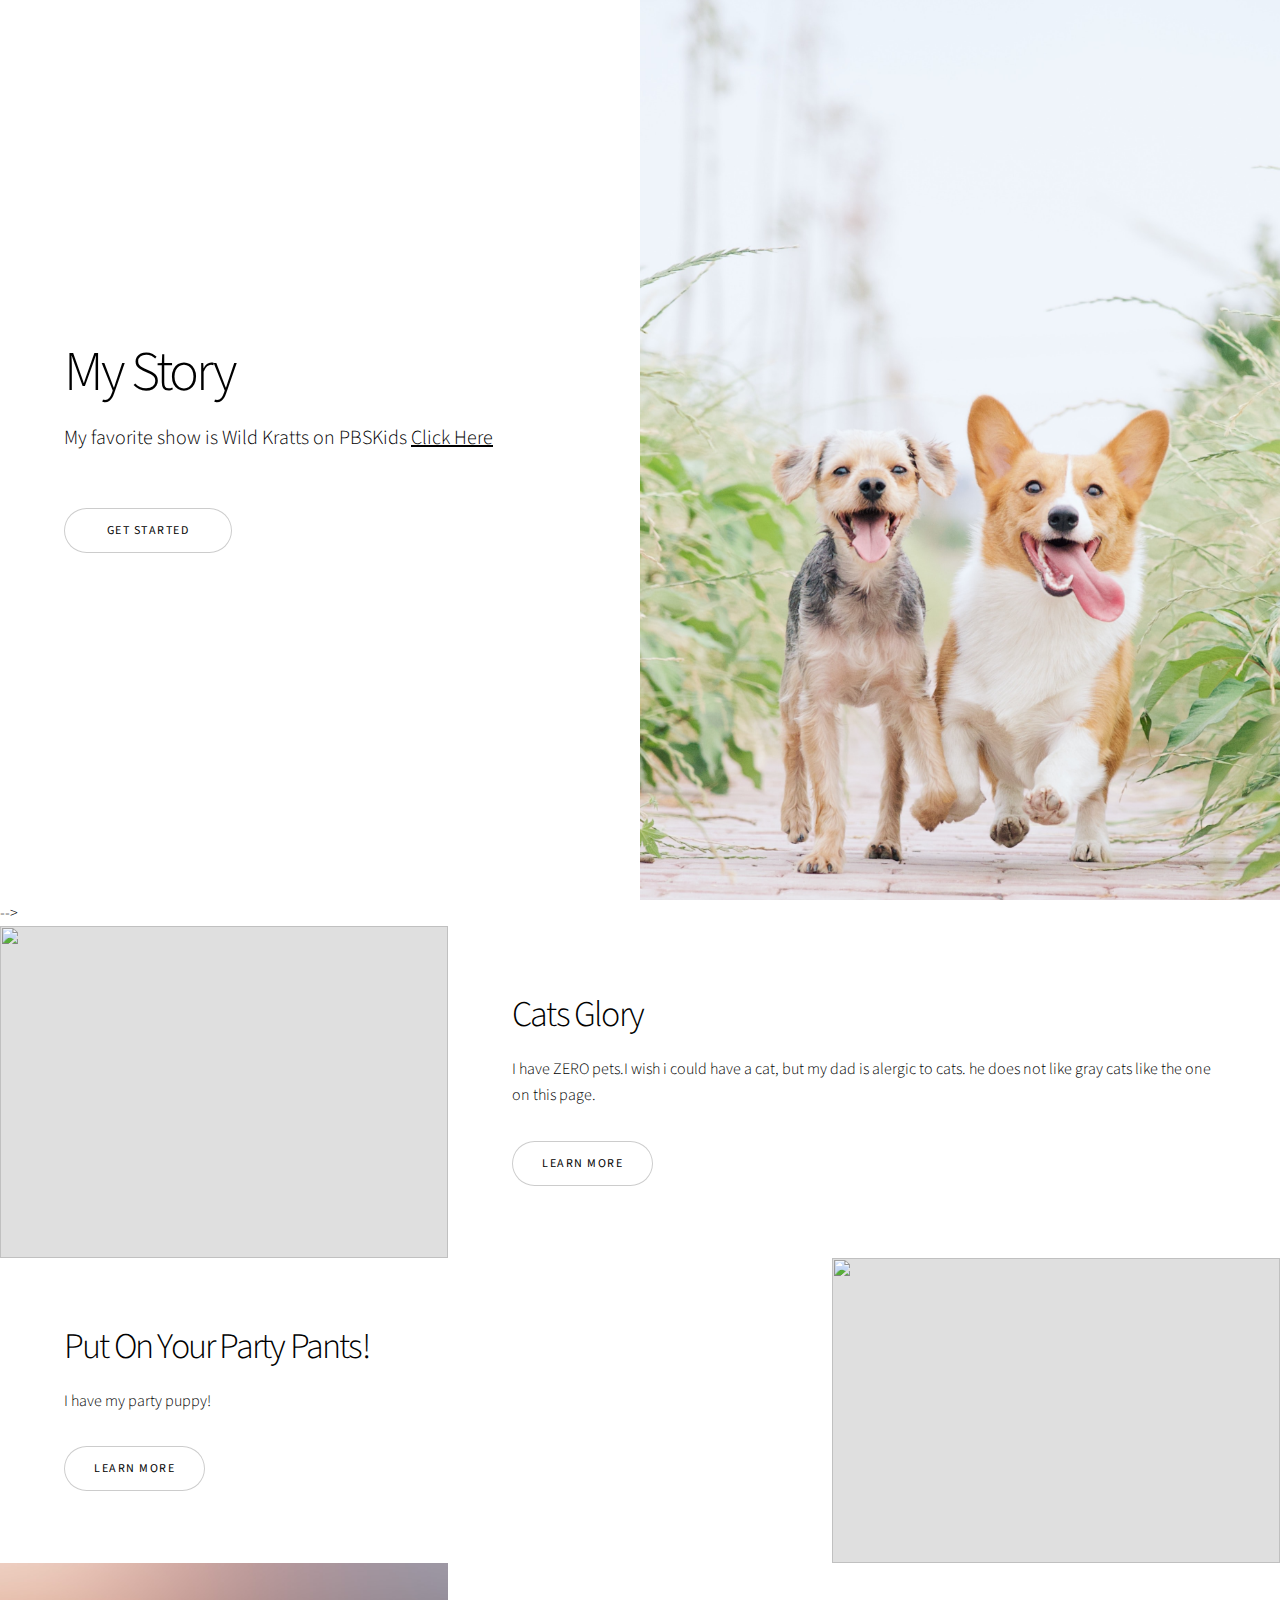
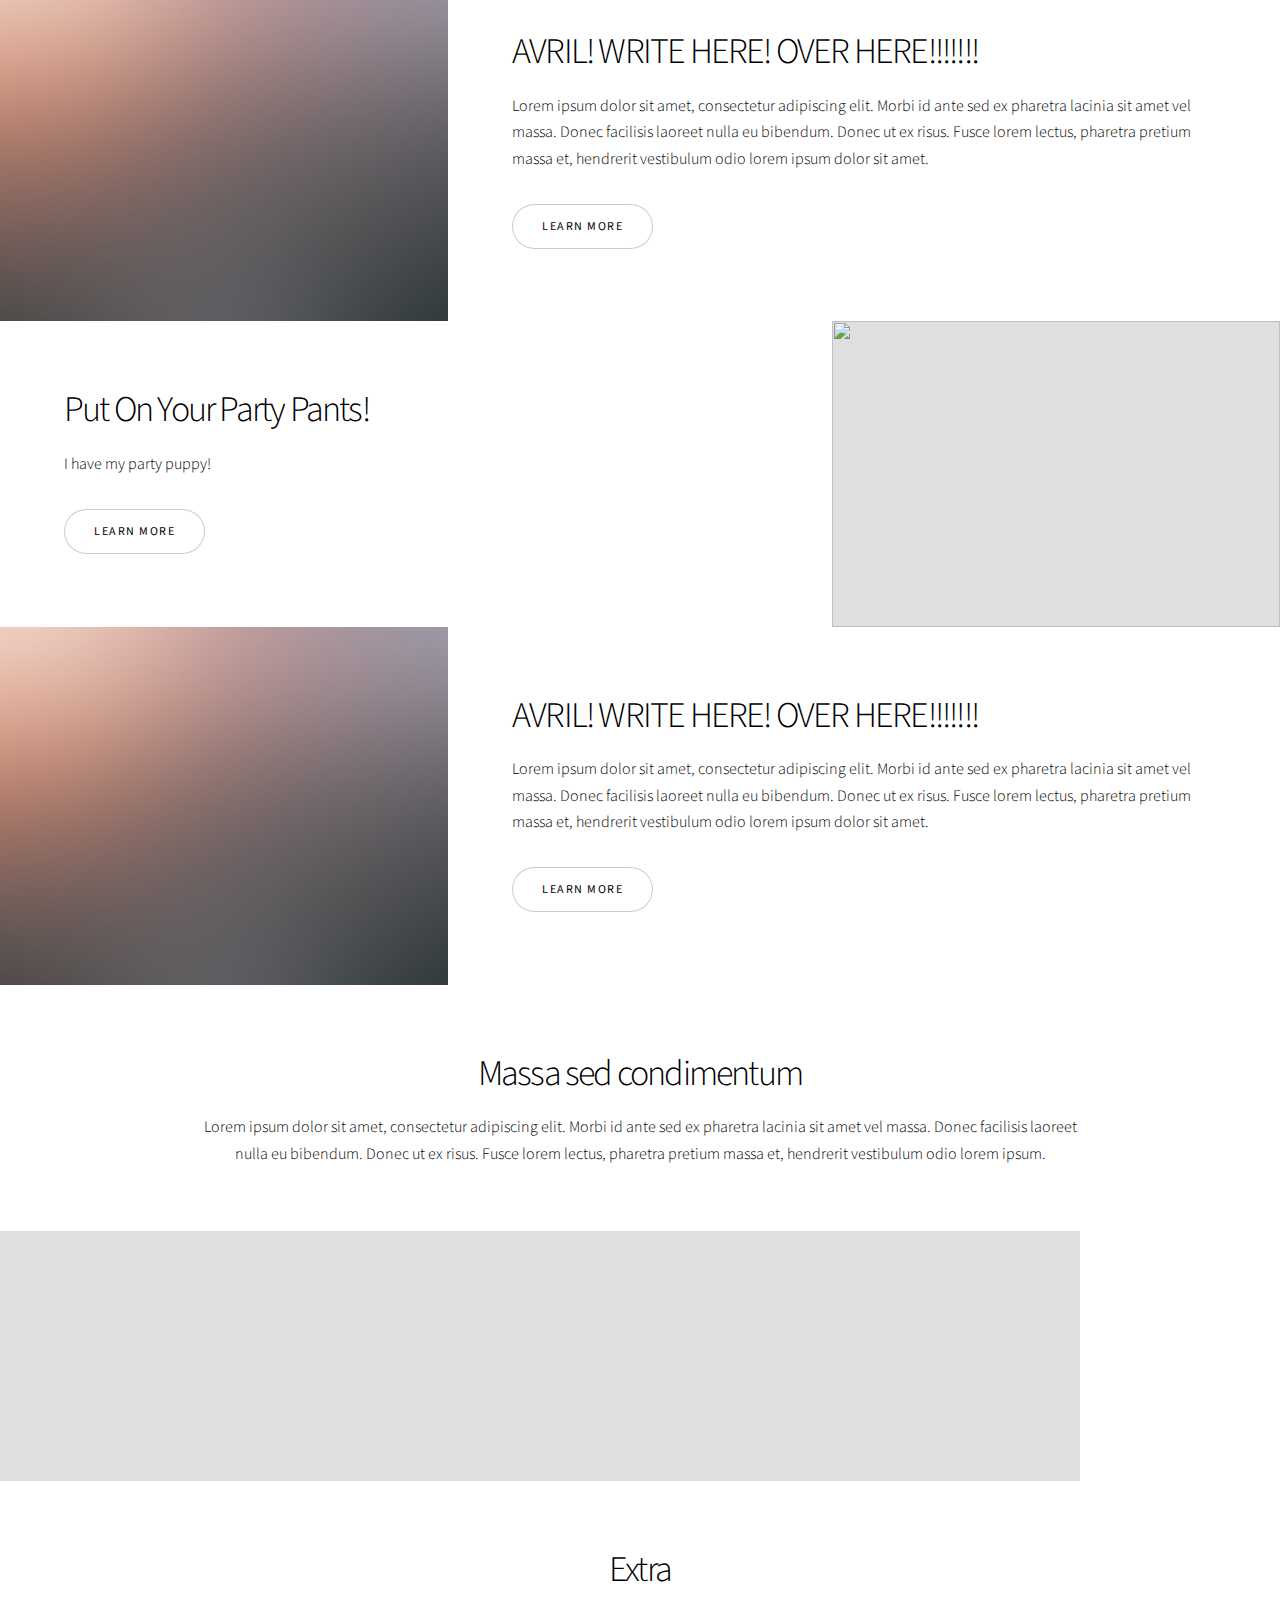
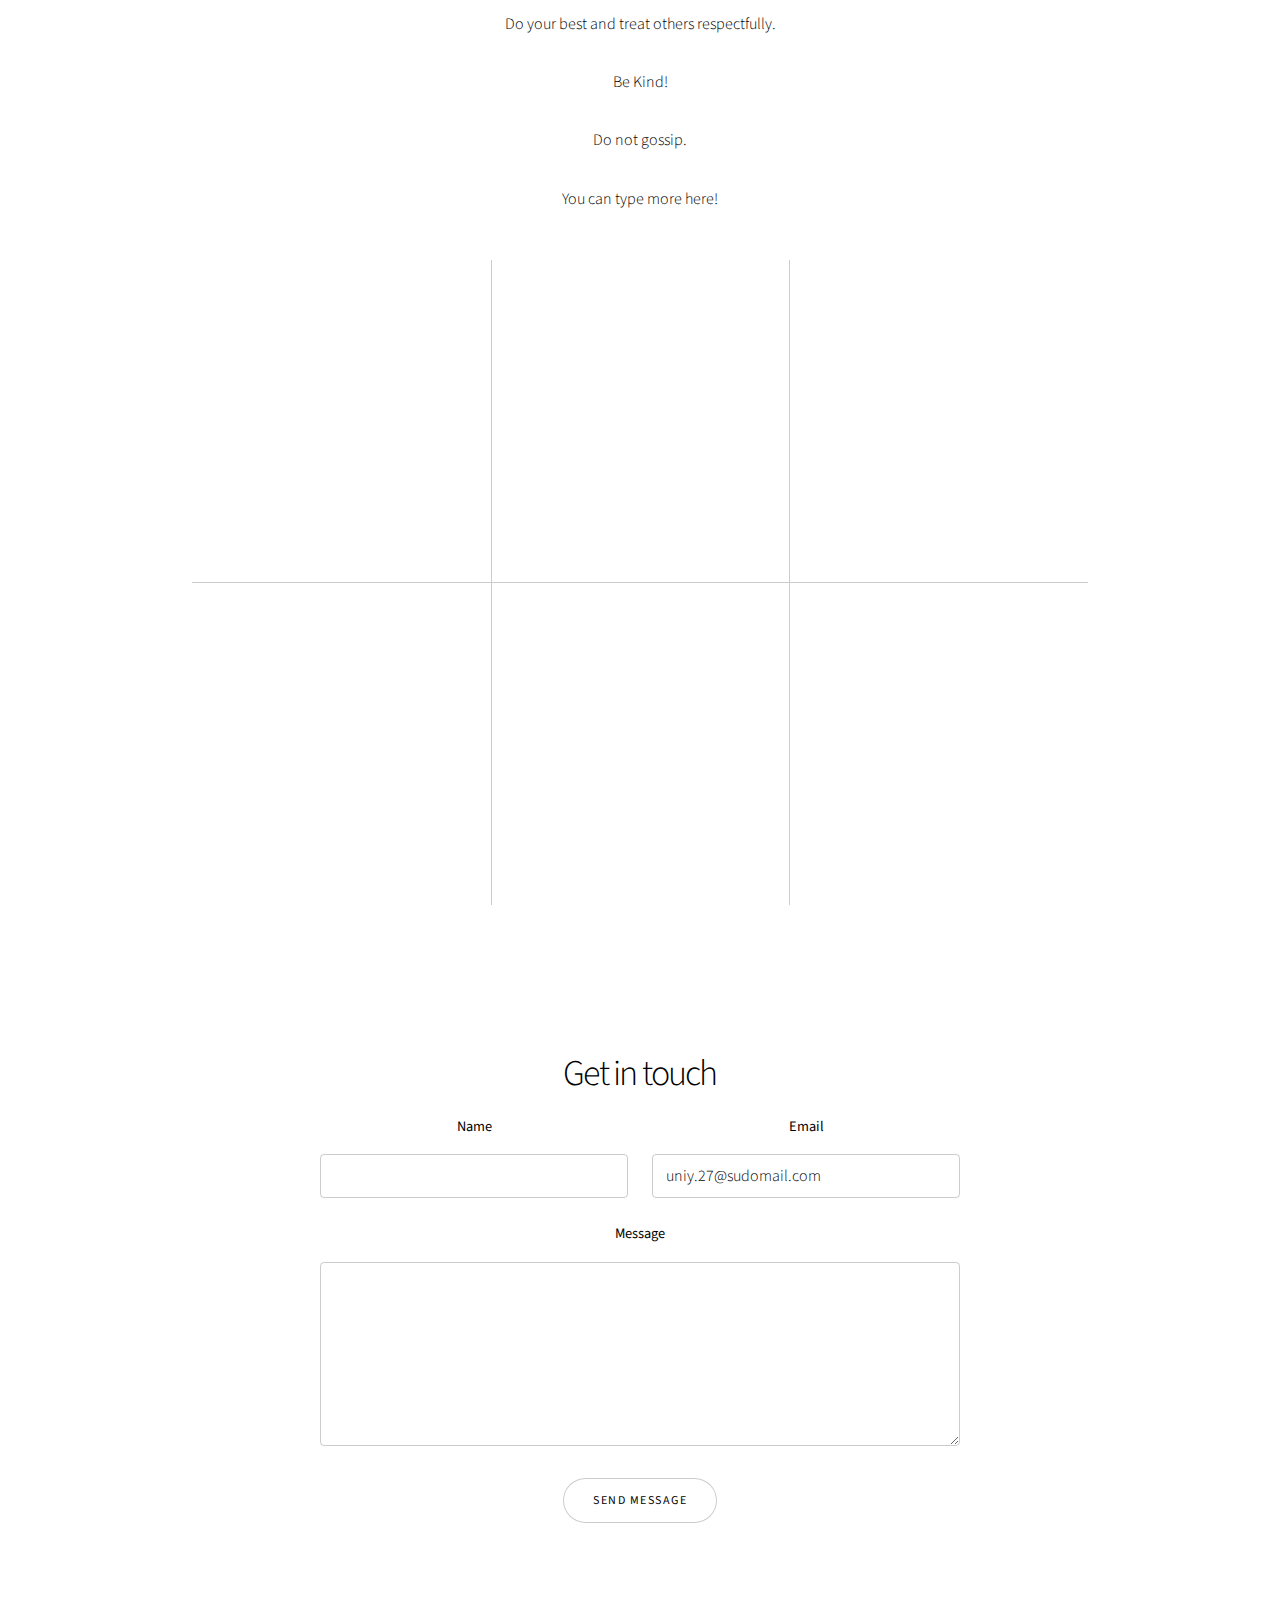
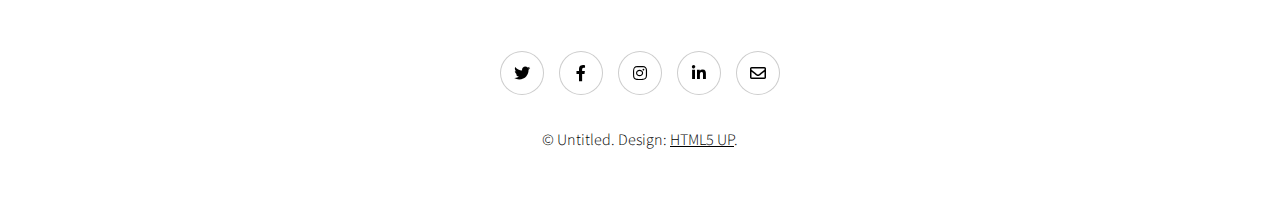
==== commit acf44e30: "Add files via upload" ====
--- a/html5up-story/index.html
+++ b/html5up-story/index.html
@@ -6,7 +6,7 @@
 -->
 <html>
 	<head>
-		<title>Story by uniy27</title>
+		<title>My Story</title>
 		<meta charset="utf-8" />
 		<meta name="viewport" content="width=device-width, initial-scale=1, user-scalable=no" />
 		<link rel="stylesheet" href="assets/css/main.css" />
@@ -20,8 +20,8 @@
 				<!-- One -->
 					<section class="banner style1 orient-left content-align-left image-position-right fullscreen onload-image-fade-in onload-content-fade-right">
 						<div class="content">
-							<h1>Story</h1>
-							<p class="major">A (modular, highly tweakable) responsive one-page template designed by <a href="https://html5up.net">HTML5 UP</a> and released for free under the <a href="https://html5up.net/license">Creative Commons</a>.</p>
+							<h1>My Story</h1>
+							<p class="major">My favorite show is Wild Kratts on PBSKids <a href="https://pbskids.org/wildkratts">Click Here </p>
 							<ul class="actions stacked">
 								<li><a href="#first" class="button big wide smooth-scroll-middle">Get Started</a></li>
 							</ul>
@@ -29,46 +29,45 @@
 						<div class="image">
 							<img src="images/corgy_dog.jpg" alt="" />
 						</div>
-						<!-- <div class="image">
-							<img src="images/banner.jpg" alt="" />
 						</div>  -->
 					</section>
 
 				<!-- Two -->
 					<section class="spotlight style1 orient-right content-align-left image-position-center onscroll-image-fade-in" id="first">
 						<div class="content">
-							<h2>Magna etiam feugiat</h2>
+							<h2>Cats Glory</h2>
+							<p>I have ZERO pets.I wish i could have a cat, but my dad is alergic to cats. he does not like gray cats like the one on this page.</p>
+
+
+							<ul class="actions stacked">
+								<li><a href="#second" class="button">Learn More</a></li>
+							</ul>
+						</div>
+						<div class="image">
+							<img src="images/graycat1.jpg" alt="" />
+						</div>
+					</section>
+
+				<!-- Three -->
+					<section class="spotlight style1 orient-left content-align-left image-position-center onscroll-image-fade-in" id="second">
+						<div class="content">
+							<h2>Put On Your Party Pants!</h2>
+							<p>I have my party puppy!</p>
+									<ul class="actions stacked">
+								<li><a href="#third" class="button">Learn More</a></li>
+							</ul>
+						</div>
+						<div class="image">
+							<img src="images/partydog.jpg" alt="" />
+						</div>
+					</section>
+<!-- Four -->
+					<section class="spotlight style1 orient-right content-align-left image-position-center onscroll-image-fade-in" id="third">
+						<div class="content">
+							<h2>AVRIL! WRITE HERE! OVER HERE!!!!!!!</h2>
 							<p>Lorem ipsum dolor sit amet, consectetur adipiscing elit. Morbi id ante sed ex pharetra lacinia sit amet vel massa. Donec facilisis laoreet nulla eu bibendum. Donec ut ex risus. Fusce lorem lectus, pharetra pretium massa et, hendrerit vestibulum odio lorem ipsum dolor sit amet.</p>
 							<ul class="actions stacked">
-								<li><a href="#" class="button">Learn More</a></li>
-							</ul>
-						</div>
-						<div class="image">
-							<img src="images/spotlight01.jpg" alt="" />
-						</div>
-					</section>
-
-				<!-- Three -->
-					<section class="spotlight style1 orient-left content-align-left image-position-center onscroll-image-fade-in">
-						<div class="content">
-							<h2>Tempus adipiscing</h2>
-							<p>Lorem ipsum dolor sit amet, consectetur adipiscing elit. Morbi id ante sed ex pharetra lacinia sit amet vel massa. Donec facilisis laoreet nulla eu bibendum. Donec ut ex risus. Fusce lorem lectus, pharetra pretium massa et, hendrerit vestibulum odio lorem ipsum dolor sit amet.</p>
-							<ul class="actions stacked">
-								<li><a href="#" class="button">Learn More</a></li>
-							</ul>
-						</div>
-						<div class="image">
-							<img src="images/spotlight02.jpg" alt="" />
-						</div>
-					</section>
-
-				<!-- Four -->
-					<section class="spotlight style1 orient-right content-align-left image-position-center onscroll-image-fade-in">
-						<div class="content">
-							<h2>Pharetra etiam nulla</h2>
-							<p>Lorem ipsum dolor sit amet, consectetur adipiscing elit. Morbi id ante sed ex pharetra lacinia sit amet vel massa. Donec facilisis laoreet nulla eu bibendum. Donec ut ex risus. Fusce lorem lectus, pharetra pretium massa et, hendrerit vestibulum odio lorem ipsum dolor sit amet.</p>
-							<ul class="actions stacked">
-								<li><a href="#" class="button">Learn More</a></li>
+								<li><a href="#fourth" class="button">Learn More</a></li>
 							</ul>
 						</div>
 						<div class="image">
@@ -76,8 +75,36 @@
 						</div>
 					</section>
 
+					<!-- Three2 -->
+						<section class="spotlight style1 orient-left content-align-left image-position-center onscroll-image-fade-in" id="fourth">
+							<div class="content">
+								<h2>Put On Your Party Pants!</h2>
+								<p>I have my party puppy!</p>
+										<ul class="actions stacked">
+									<li><a href="#fifth" class="button">Learn More</a></li>
+								</ul>
+							</div>
+							<div class="image">
+								<img src="images/partydog.jpg" alt="" />
+							</div>
+						</section>
+				<!-- Four2 -->
+						<section class="spotlight style1 orient-right content-align-left image-position-center onscroll-image-fade-in" id="fifth">
+							<div class="content">
+								<h2>AVRIL! WRITE HERE! OVER HERE!!!!!!!</h2>
+								<p>Lorem ipsum dolor sit amet, consectetur adipiscing elit. Morbi id ante sed ex pharetra lacinia sit amet vel massa. Donec facilisis laoreet nulla eu bibendum. Donec ut ex risus. Fusce lorem lectus, pharetra pretium massa et, hendrerit vestibulum odio lorem ipsum dolor sit amet.</p>
+								<ul class="actions stacked">
+									<li><a href="#sixth" class="button">Learn More</a></li>
+								</ul>
+							</div>
+							<div class="image">
+								<img src="images/spotlight03.jpg" alt="" />
+							</div>
+						</section>
+
+
 				<!-- Five -->
-					<section class="wrapper style1 align-center">
+					<section class="wrapper style1 align-center" id="sixth">
 						<div class="inner">
 							<h2>Massa sed condimentum</h2>
 							<p>Lorem ipsum dolor sit amet, consectetur adipiscing elit. Morbi id ante sed ex pharetra lacinia sit amet vel massa. Donec facilisis laoreet nulla eu bibendum. Donec ut ex risus. Fusce lorem lectus, pharetra pretium massa et, hendrerit vestibulum odio lorem ipsum.</p>
@@ -122,35 +149,38 @@
 									</div>
 								</article>
 								<article>
-									<a href="images/gallery/fulls/04.jpg" class="image">
+									<a href="images/partydog.jpg" class="image">
+										<img src="images/partydog.jpg" alt="" />
+									</a>
+							<!--		<a href="images/gallery/fulls/04.jpg" class="image">
 										<img src="images/gallery/thumbs/04.jpg" alt="" />
-									</a>
-									<div class="caption">
-										<h3>Sed Tempus</h3>
-										<p>Lorem ipsum dolor amet, consectetur magna etiam elit. Etiam sed ultrices.</p>
-										<ul class="actions fixed">
-											<li><span class="button small">Details</span></li>
-										</ul>
-									</div>
-								</article>
-								<article>
-									<a href="images/gallery/fulls/05.jpg" class="image">
-										<img src="images/gallery/thumbs/05.jpg" alt="" />
-									</a>
-									<div class="caption">
-										<h3>Ultrices Magna</h3>
-										<p>Lorem ipsum dolor amet, consectetur magna etiam elit. Etiam sed ultrices.</p>
-										<ul class="actions fixed">
-											<li><span class="button small">Details</span></li>
-										</ul>
-									</div>
-								</article>
-								<article>
-									<a href="images/gallery/fulls/06.jpg" class="image">
-										<img src="images/gallery/thumbs/06.jpg" alt="" />
-									</a>
-									<div class="caption">
-										<h3>Sed Tempus</h3>
+									</a> -->
+									<div class="caption">
+										<h3>PARTY</h3>
+										<p>Look Here For Party Dog</p>
+										<ul class="actions fixed">
+											<li><span class="button small">Details</span></li>
+										</ul>
+									</div>
+								</article>
+								<article>
+									<a href="images/fatladyonflamangofloatie.jpg" class="image">
+										<img src="images/fatladyonflamangofloatie.jpg" alt="" />
+									</a>
+									<div class="caption">
+										<h3>Flamingo Lady</h3>
+										<p>OMW!</p>
+										<ul class="actions fixed">
+											<li><span class="button small">Details</span></li>
+										</ul>
+									</div>
+								</article>
+								<article>
+									<a href="images/fatladyonunicornfloatie.jpg" class="image">
+										<img src="images/fatladyonunicornfloatie.jpg" alt="" />
+									</a>
+									<div class="caption">
+										<h3>Lady on Unicorn Floatie</h3>
 										<p>Lorem ipsum dolor amet, consectetur magna etiam elit. Etiam sed ultrices.</p>
 										<ul class="actions fixed">
 											<li><span class="button small">Details</span></li>
@@ -162,8 +192,8 @@
 										<img src="images/gallery/thumbs/07.jpg" alt="" />
 									</a>
 									<div class="caption">
-										<h3>Ipsum Lorem</h3>
-										<p>Lorem ipsum dolor amet, consectetur magna etiam elit. Etiam sed ultrices.</p>
+										<h3>I LOVE HERSHEY KISSES</h3>
+										<p>Yummy</p>
 										<ul class="actions fixed">
 											<li><span class="button small">Details</span></li>
 										</ul>
@@ -174,8 +204,8 @@
 										<img src="images/gallery/thumbs/08.jpg" alt="" />
 									</a>
 									<div class="caption">
-										<h3>Magna Risus</h3>
-										<p>Lorem ipsum dolor amet, consectetur magna etiam elit. Etiam sed ultrices.</p>
+										<h3>And KITKATS too</h3>
+										<p>I want KitKats now! </p>
 										<ul class="actions fixed">
 											<li><span class="button small">Details</span></li>
 										</ul>
@@ -236,18 +266,22 @@
 				<!-- Six -->
 					<section class="wrapper style1 align-center">
 						<div class="inner">
-							<h2>Ipsum sed consequat</h2>
-							<p>Lorem ipsum dolor sit amet, consectetur adipiscing elit. Morbi id ante sed ex pharetra lacinia sit amet vel massa. Donec facilisis laoreet nulla eu bibendum. Donec ut ex risus. Fusce lorem lectus, pharetra pretium massa et, hendrerit vestibulum odio lorem ipsum.</p>
-							<div class="items style1 medium onscroll-fade-in">
+							<h2>Extra</h2>
+							<p>Do your best and treat others respectfully.</p>
+							<p>Be Kind!</p>
+							<p>Do not gossip.</p>
+							<p>You can type more here!</p>
+
+						 <div class="items style1 medium onscroll-fade-in">
 								<section>
 									<span class="icon style2 major fa-gem"></span>
-									<h3>Lorem</h3>
-									<p>Lorem ipsum dolor sit amet, consectetur adipiscing elit. Morbi dui turpis, cursus eget orci amet aliquam congue semper. Etiam eget ultrices risus nec tempor elit.</p>
+									<h3>I Love HERSHEY KISSES</h3>
+									<p>Who doesn't love Hershey Kisses? </p>
 								</section>
 								<section>
 									<span class="icon solid style2 major fa-save"></span>
-									<h3>Ipsum</h3>
-									<p>Lorem ipsum dolor sit amet, consectetur adipiscing elit. Morbi dui turpis, cursus eget orci amet aliquam congue semper. Etiam eget ultrices risus nec tempor elit.</p>
+									<h3>I love ICECREAM!</h3>
+									<p> Doe Re Mi, Gimme my icecream! </p>
 								</section>
 								<section>
 									<span class="icon solid style2 major fa-chart-bar"></span>
@@ -269,7 +303,7 @@
 									<h3>Tempus</h3>
 									<p>Lorem ipsum dolor sit amet, consectetur adipiscing elit. Morbi dui turpis, cursus eget orci amet aliquam congue semper. Etiam eget ultrices risus nec tempor elit.</p>
 								</section>
-								<section>
+							<!--	<section>
 									<span class="icon solid style2 major fa-desktop"></span>
 									<h3>Aliquam</h3>
 									<p>Lorem ipsum dolor sit amet, consectetur adipiscing elit. Morbi dui turpis, cursus eget orci amet aliquam congue semper. Etiam eget ultrices risus nec tempor elit.</p>
@@ -299,6 +333,7 @@
 									<h3>Risus</h3>
 									<p>Lorem ipsum dolor sit amet, consectetur adipiscing elit. Morbi dui turpis, cursus eget orci amet aliquam congue semper. Etiam eget ultrices risus nec tempor elit.</p>
 								</section>
+							-->
 							</div>
 						</div>
 					</section>
@@ -315,7 +350,7 @@
 									</div>
 									<div class="field half">
 										<label for="email">Email</label>
-										<input type="email" name="email" id="email" value="" />
+										<input type="email" name="email" id="email" value="uniy.27@sudomail.com" />
 									</div>
 									<div class="field">
 										<label for="message">Message</label>
